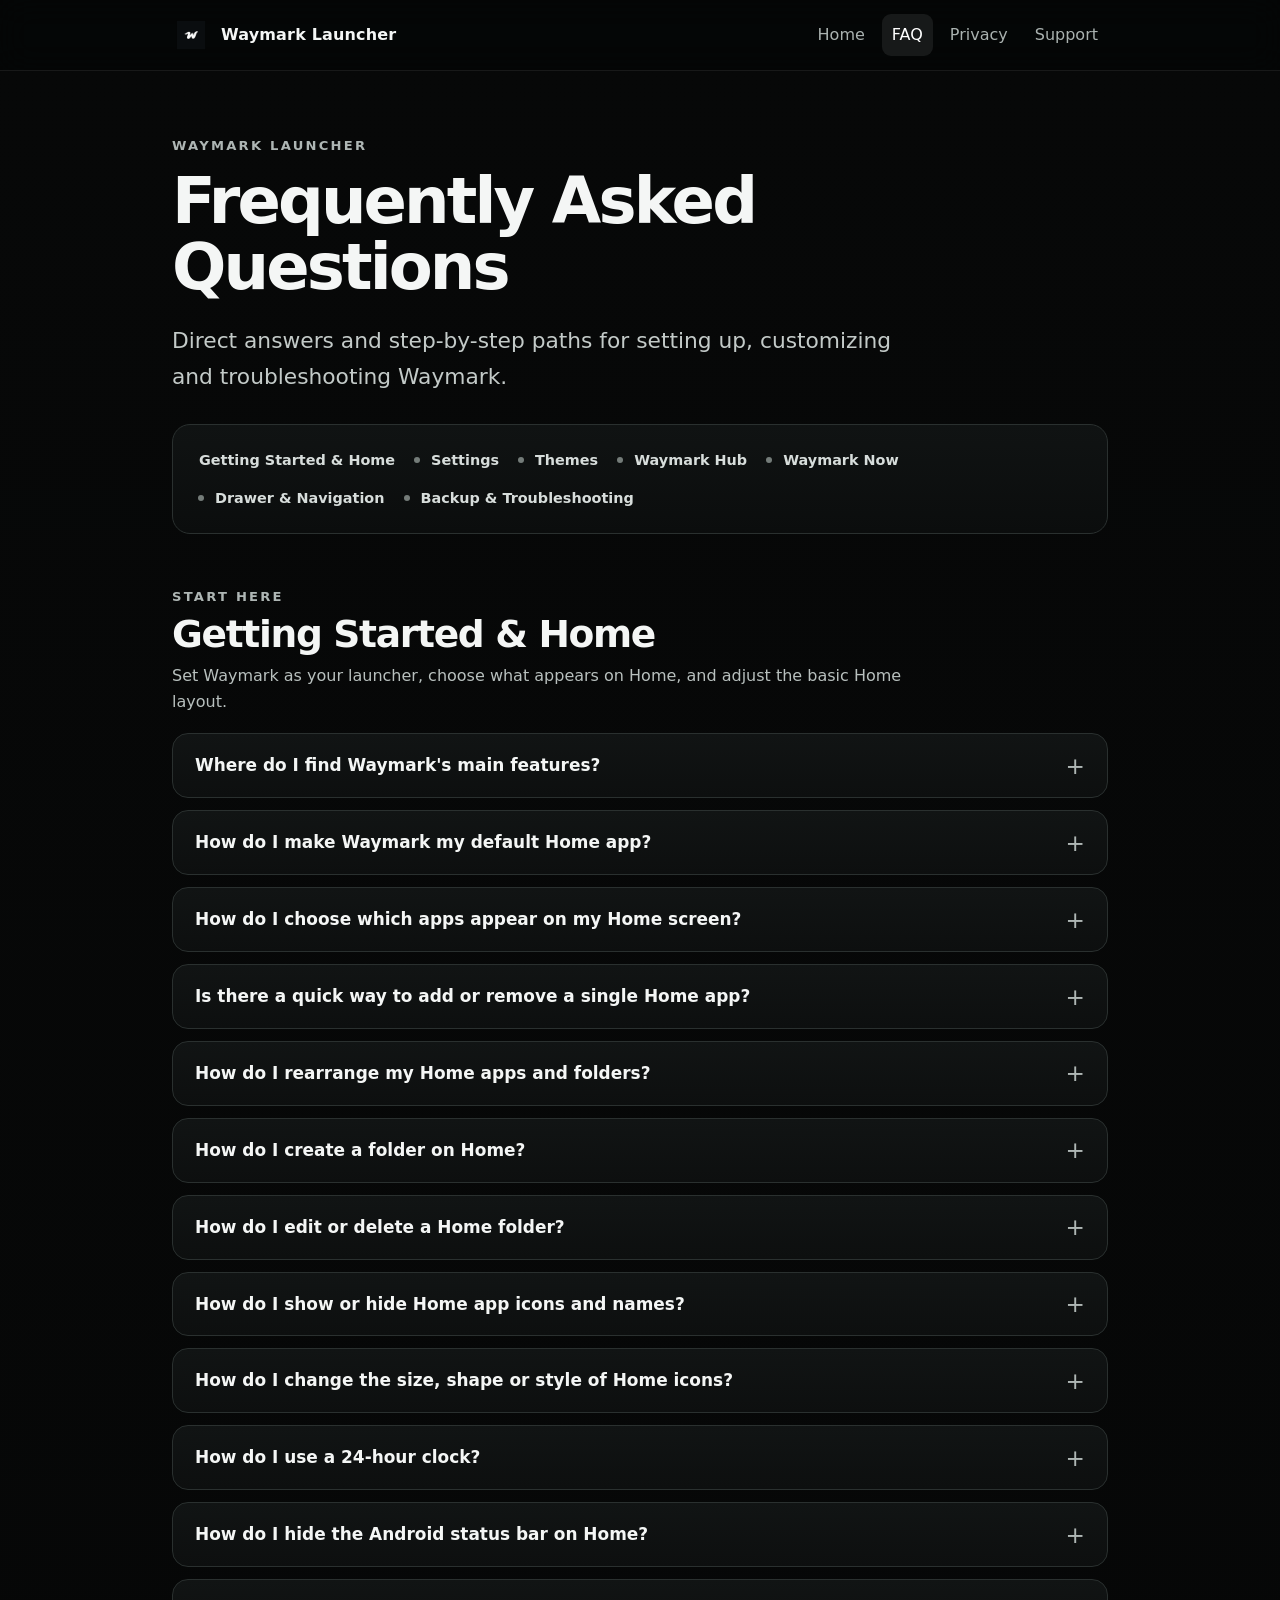
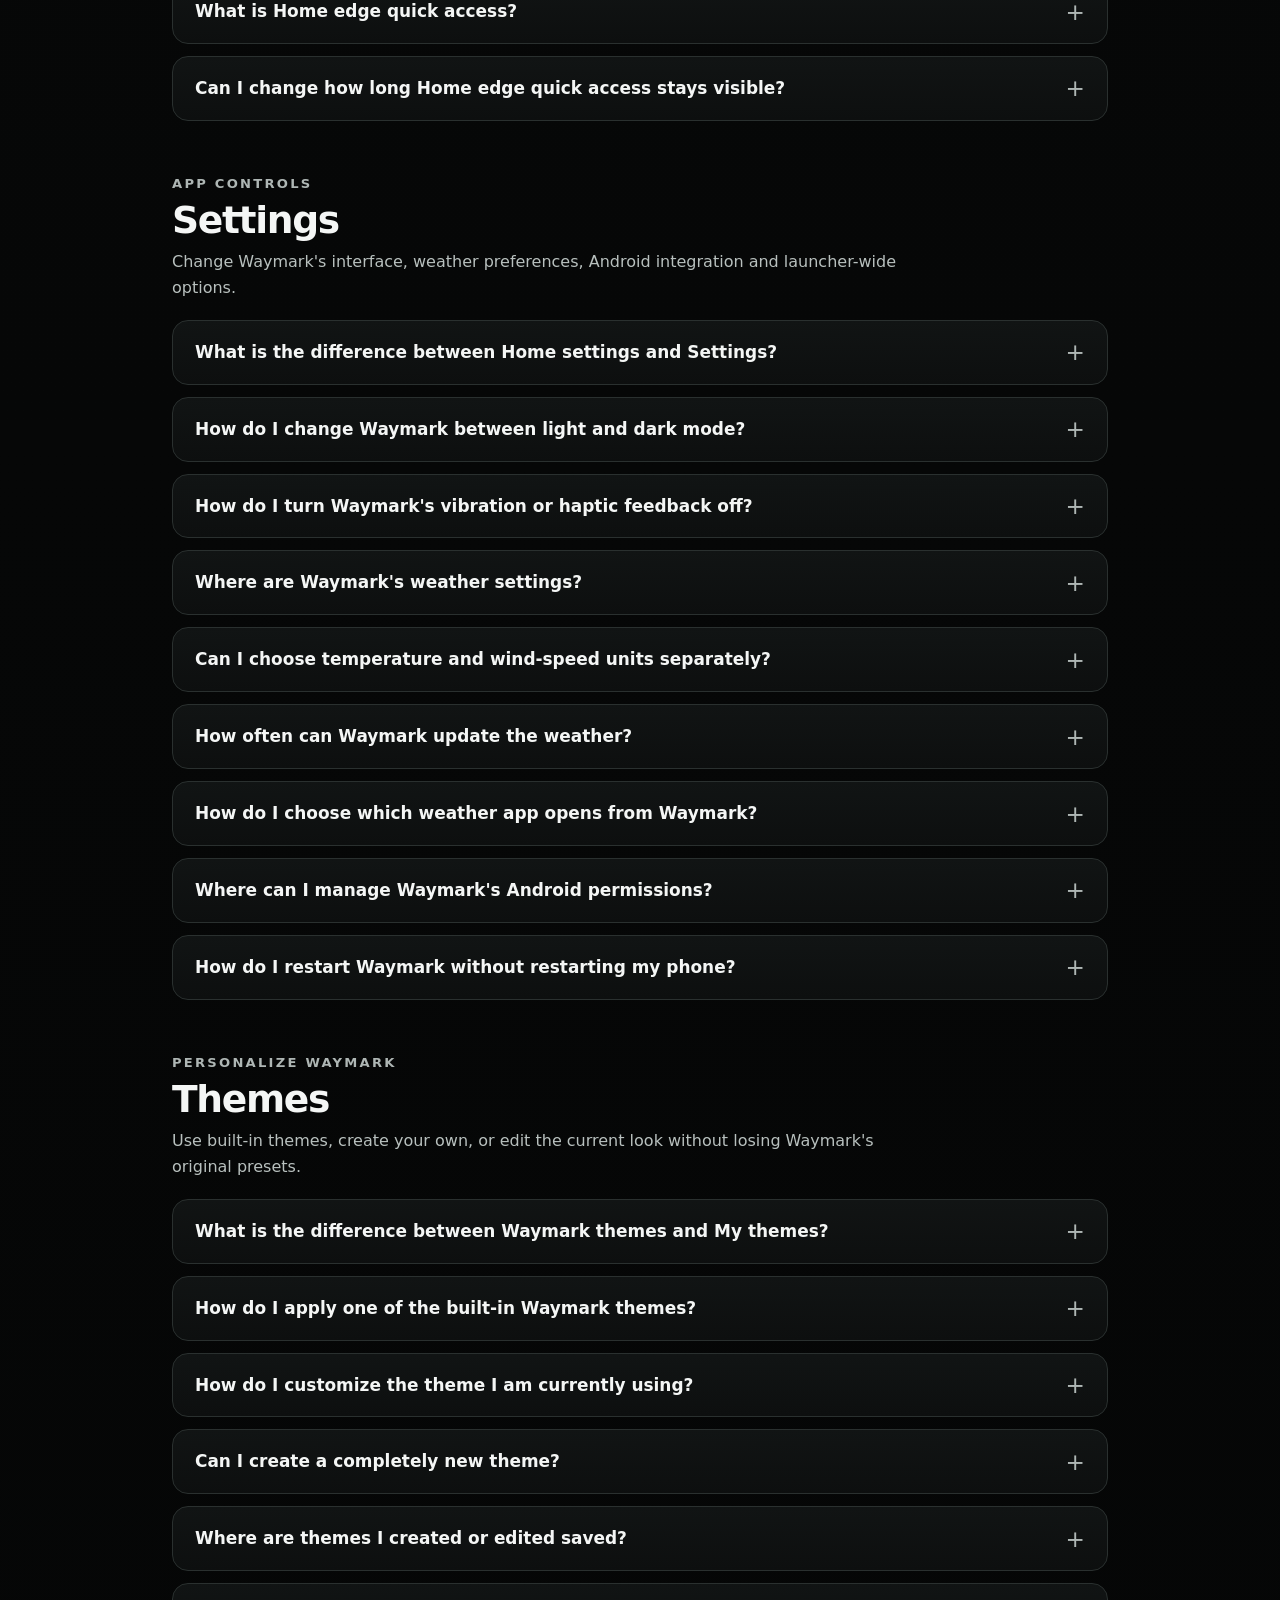
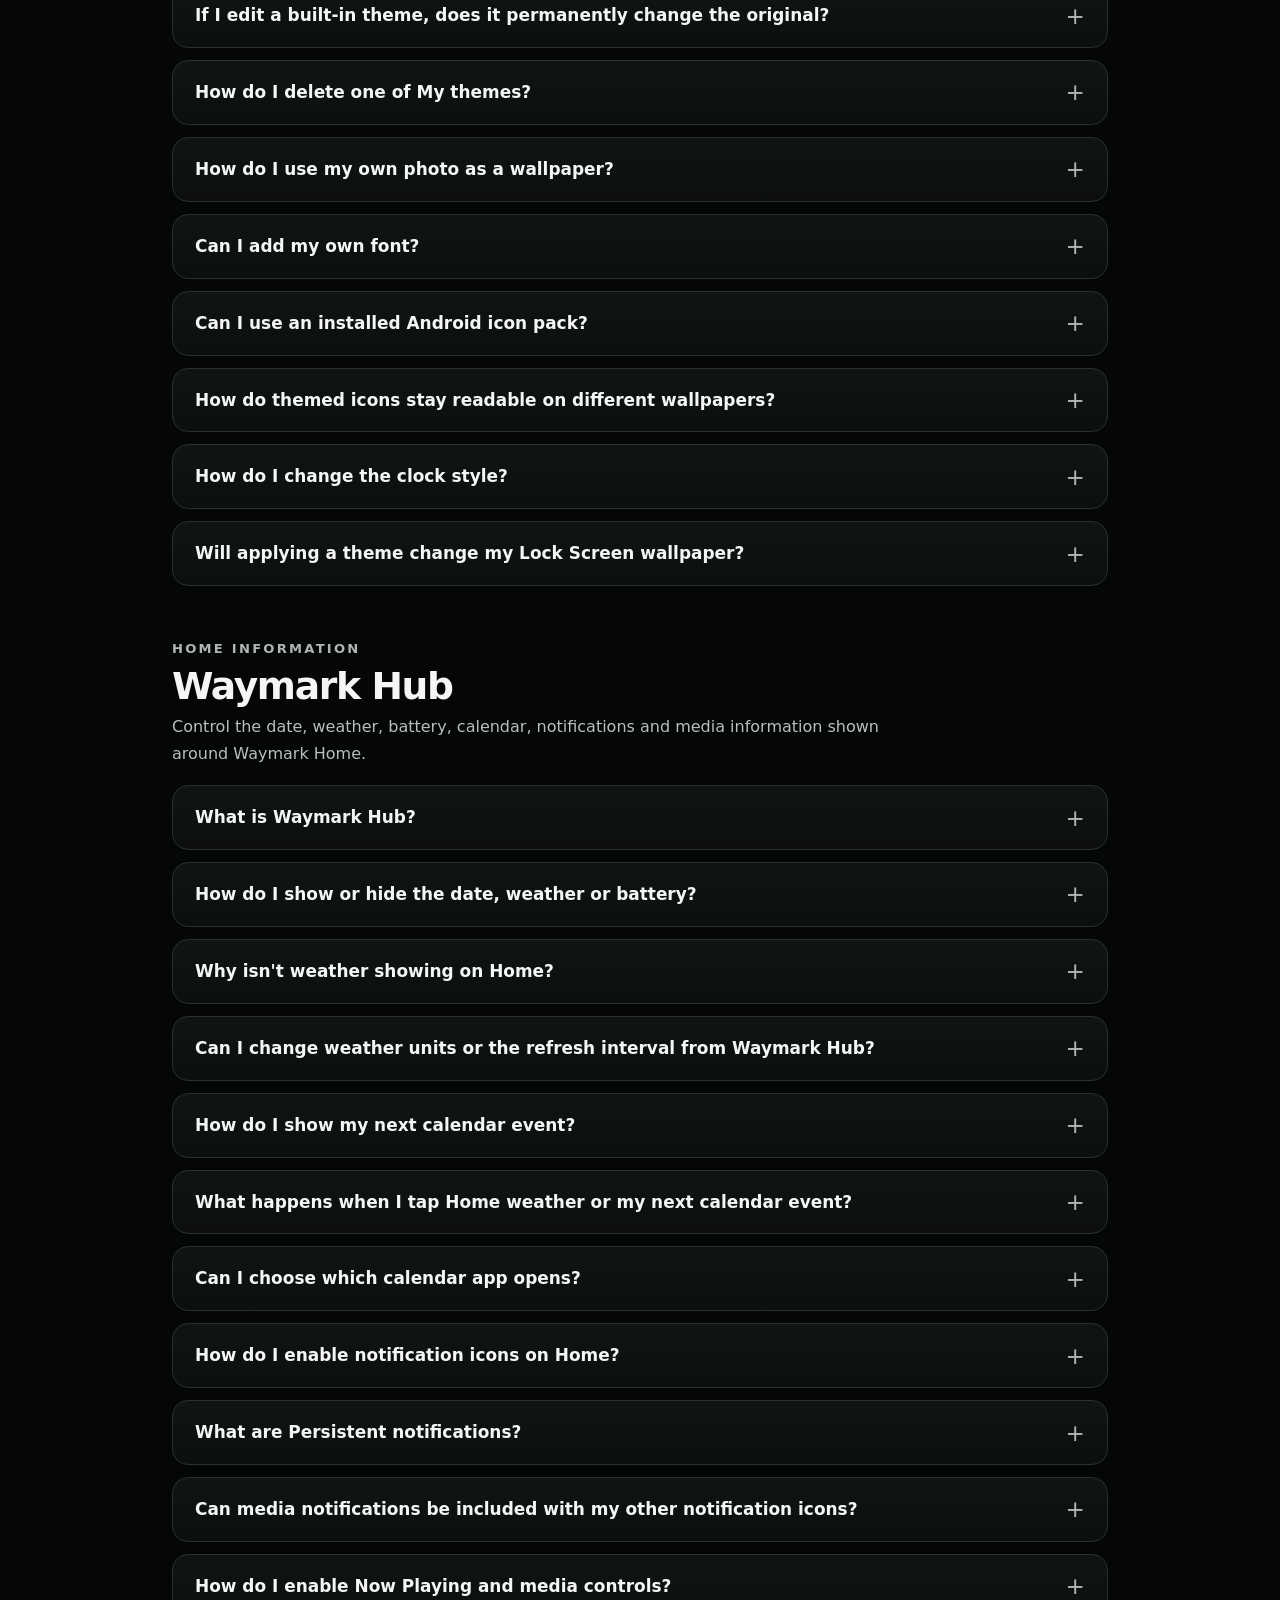
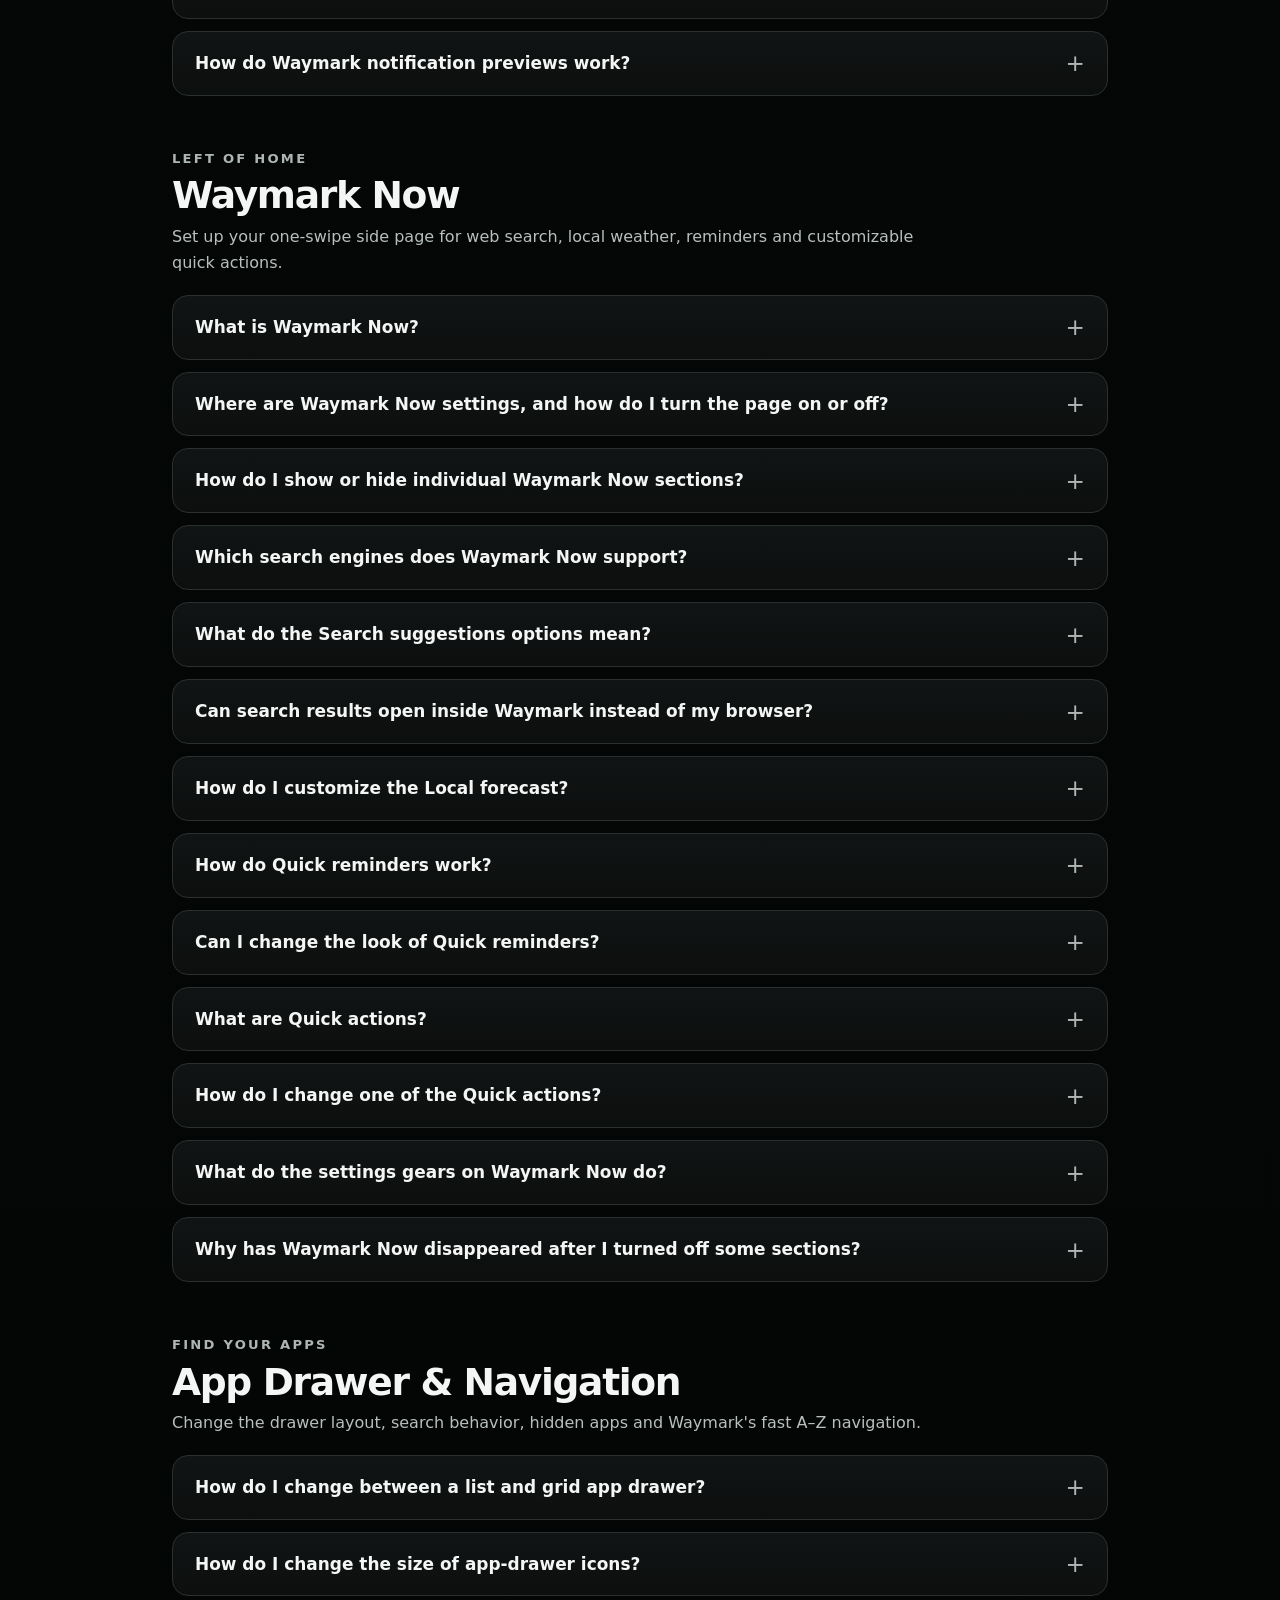
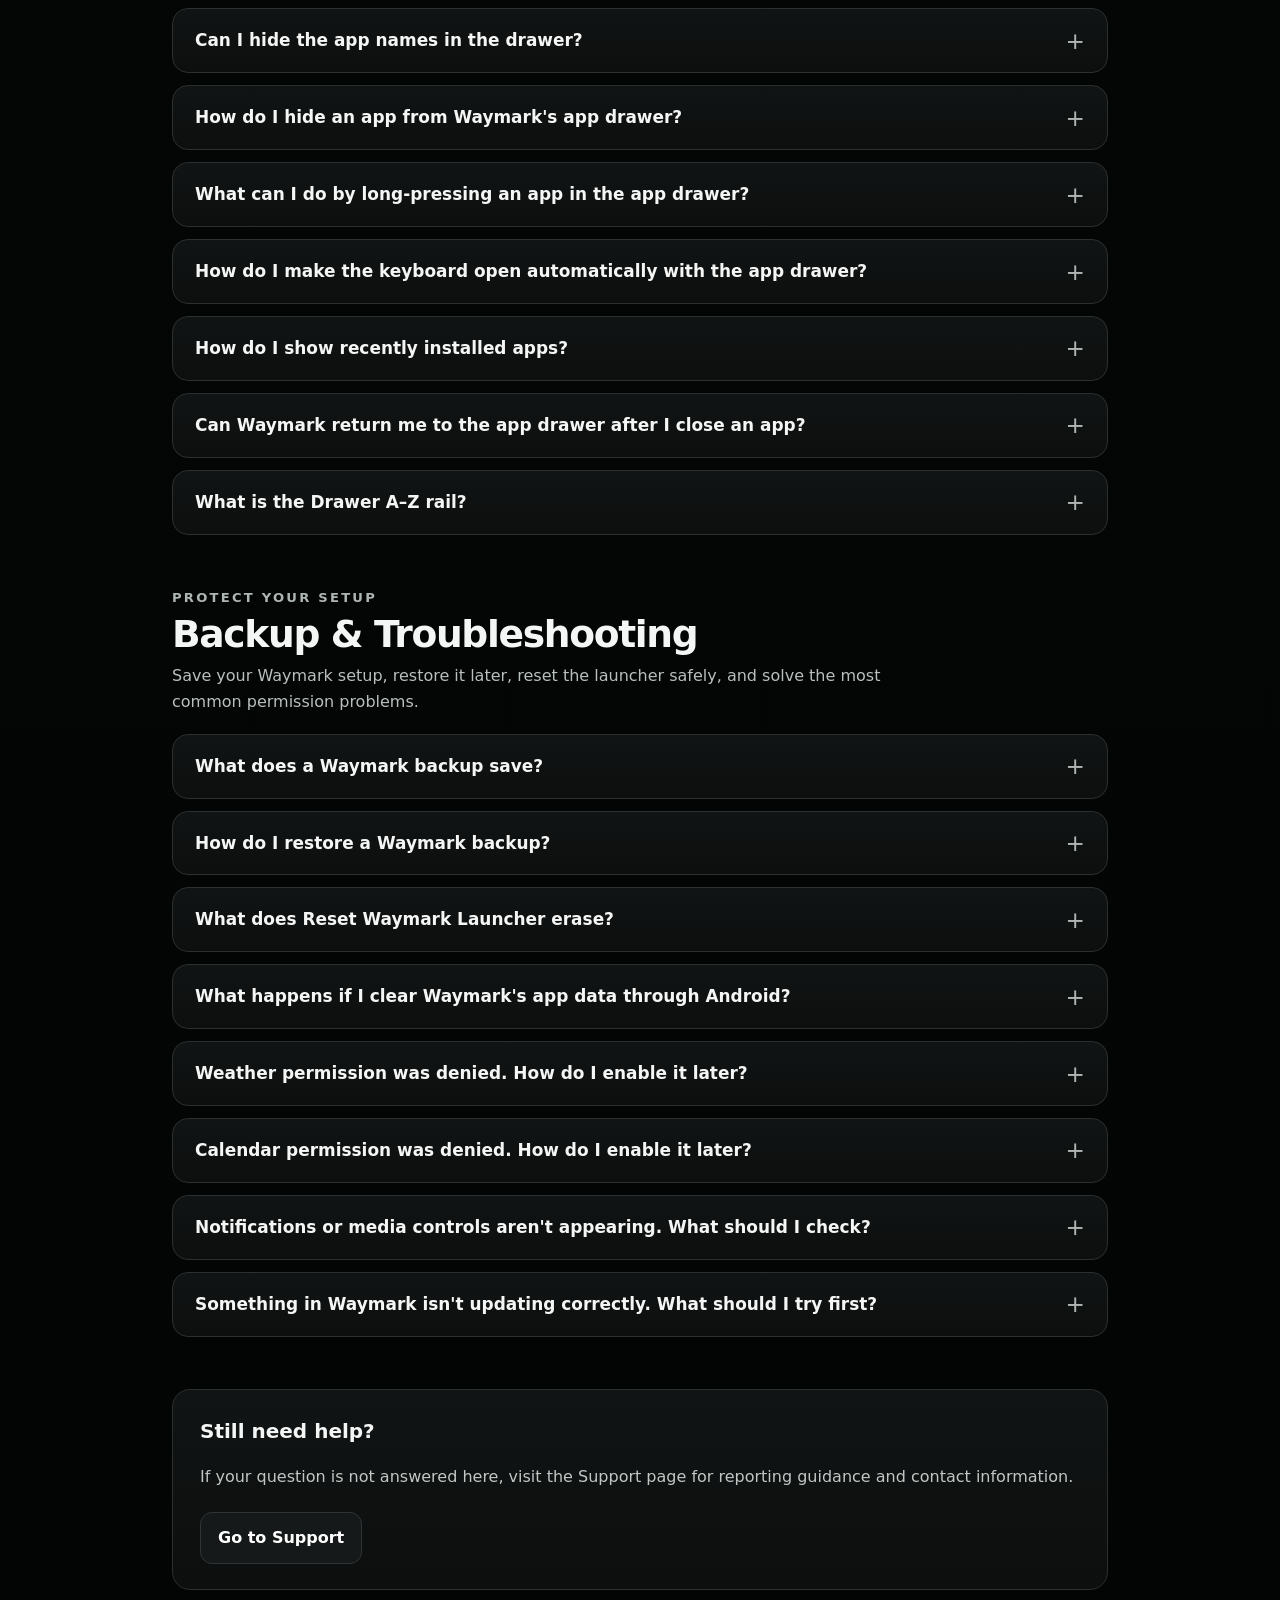
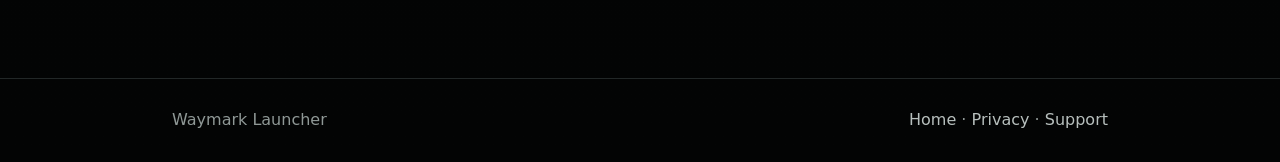
==== faq.html @ a616bf49 "Clarify FAQ menu settings and Quick reminders instructions" ====
<!doctype html>
<html lang="en">
<head>
  <meta charset="utf-8">
  <meta name="viewport" content="width=device-width, initial-scale=1">
  <meta name="description" content="Frequently asked questions and step-by-step help for Waymark Launcher.">
  <meta name="theme-color" content="#000000">
  <title>FAQ | Waymark Launcher</title>
  <link rel="stylesheet" href="styles.css">
</head>
<body>
  <header class="site-header">
    <nav class="nav" aria-label="Main navigation">
      <a class="brand" href="index.html"><img class="brand-icon" src="assets/waymark-icon.png?v=20261001c" alt="" width="38" height="38"><span>Waymark Launcher</span></a>
      <div class="nav-links">
        <a href="index.html">Home</a>
        <a href="faq.html" aria-current="page">FAQ</a>
        <a href="privacy.html">Privacy</a>
        <a href="support.html">Support</a>
      </div>
    </nav>
  </header>

  <main>
    <div class="eyebrow">Waymark Launcher</div>
    <h1 class="page-title">Frequently Asked Questions</h1>
    <p class="lead">Direct answers and step-by-step paths for setting up, customizing and troubleshooting Waymark.</p>

    <nav class="faq-jump-nav" aria-label="FAQ sections">
      <a href="#getting-started">Getting Started &amp; Home</a>
      <a href="#settings">Settings</a>
      <a href="#themes">Themes</a>
      <a href="#waymark-hub">Waymark Hub</a>
      <a href="#waymark-now">Waymark Now</a>
      <a href="#drawer-navigation">Drawer &amp; Navigation</a>
      <a href="#backup-troubleshooting">Backup &amp; Troubleshooting</a>
    </nav>

    <section class="faq-section" id="getting-started">
      <div class="faq-section-heading">
        <div class="eyebrow">Start here</div>
        <h2>Getting Started &amp; Home</h2>
        <p>Set Waymark as your launcher, choose what appears on Home, and adjust the basic Home layout.</p>
      </div>
      <div class="faq-list">
        <details class="faq-item">
          <summary>Where do I find Waymark's main features?</summary>
          <div class="faq-answer">
            <p>Tap the <strong>Waymark button</strong> on Home to open the main menu. The sections are <strong>Home apps</strong>, <strong>Home settings</strong>, <strong>Waymark Hub</strong>, <strong>Waymark Now</strong>, <strong>Themes</strong>, <strong>Settings</strong>, and <strong>About Waymark Launcher</strong>.</p>
          </div>
        </details>


        <details class="faq-item">
          <summary>How do I make Waymark my default Home app?</summary>
          <div class="faq-answer">
            <p>If Waymark is not currently your Home app, Home shows a <strong>Waymark isn't your Home app</strong> prompt. Tap it to open Android's launcher chooser. You can also open the same chooser from Waymark Settings at any time.</p>
            <p class="faq-path"><strong>Quick way:</strong> Home → Waymark isn't your Home app → Set Waymark as your default launcher</p>
            <p class="faq-path"><strong>Settings path:</strong> Waymark button → Settings → Launcher &amp; system → Change default launcher</p>
          </div>
        </details>

        <details class="faq-item">
          <summary>How do I choose which apps appear on my Home screen?</summary>
          <div class="faq-answer">
            <p>Open <strong>Home apps</strong> to choose the apps and folders you want on Home. Waymark supports up to <strong>8 Home items</strong>; a folder counts as one item regardless of how many apps it contains.</p>
            <p>You can also long-press an app in the app drawer and choose <strong>Add to Home</strong> or <strong>Remove from Home</strong> without opening the full Home-app editor.</p>
            <p class="faq-path"><strong>Main path:</strong> Waymark button → Home apps</p>
            <p class="faq-path"><strong>Quick add/remove:</strong> App drawer → long-press an app → Add to Home / Remove from Home</p>
          </div>
        </details>

        <details class="faq-item">
          <summary>Is there a quick way to add or remove a single Home app?</summary>
          <div class="faq-answer">
            <p>Yes. Long-press the app in the app drawer and choose <strong>Add to Home</strong> or <strong>Remove from Home</strong>. For managing several Home items at once, use the Home apps editor from the Waymark button.</p>
            <p class="faq-path"><strong>Quick way:</strong> App drawer → long-press an app → Add to Home / Remove from Home</p>
            <p class="faq-path"><strong>Full editor:</strong> Waymark button → Home apps</p>
          </div>
        </details>

        <details class="faq-item">
          <summary>How do I rearrange my Home apps and folders?</summary>
          <div class="faq-answer">
            <p>You can rearrange Home items in either place. Directly on Home, <strong>long-press an app or folder and drag it</strong> up or down to its new position. You can also open Home apps and drag items there.</p>
            <p class="faq-path"><strong>Quick way:</strong> Home → long-press an app or folder → drag to reorder</p>
            <p class="faq-path"><strong>Editor path:</strong> Waymark button → Home apps → press and drag</p>
          </div>
        </details>

        <details class="faq-item">
          <summary>How do I create a folder on Home?</summary>
          <div class="faq-answer">
            <p>Open <strong>Home apps</strong> and choose the <strong>Folder</strong> option. Give the folder a name, choose the apps you want inside it, and save it. A Home folder counts as one of your 8 Home items.</p>
            <p class="faq-path"><strong>Path:</strong> Waymark button → Home apps → Folder</p>
          </div>
        </details>

        <details class="faq-item">
          <summary>How do I edit or delete a Home folder?</summary>
          <div class="faq-answer">
            <p>There are two ways. The quickest is to <strong>tap the folder on Home</strong>; the open folder has Edit and Delete controls at the top. You can also edit the same folder from the Home-app editor.</p>
            <p>In the folder editor you can rename it, add or remove apps, and press and drag the apps inside the folder to change their order. Waymark asks for confirmation before deleting a folder.</p>
            <p class="faq-path"><strong>Quick way:</strong> Home → tap the folder → Edit or Delete</p>
            <p class="faq-path"><strong>Editor path:</strong> Waymark button → Home apps → select the folder</p>
          </div>
        </details>

        <details class="faq-item">
          <summary>How do I show or hide Home app icons and names?</summary>
          <div class="faq-answer">
            <p>Use the two switches under <strong>Layout</strong>. <strong>Home app icons</strong> controls the icons, while <strong>Home app names</strong> controls the labels.</p>
            <p>Waymark always keeps at least one of the two visible so every Home item remains identifiable. You can hide the icons or hide the names, but not both. If one is turned off, the switch for the remaining visible item is disabled until you turn the hidden item back on.</p>
            <p class="faq-path"><strong>Path:</strong> Waymark button → Home settings → Layout</p>
          </div>
        </details>

        <details class="faq-item">
          <summary>How do I change the size, shape or style of Home icons?</summary>
          <div class="faq-answer">
            <p>Those controls belong to the current theme rather than the Home-layout settings. Open Theme Studio and edit the icon settings there, including icon packs where available.</p>
            <p class="faq-path"><strong>Path:</strong> Waymark button → Themes → Edit current theme</p>
          </div>
        </details>

        <details class="faq-item">
          <summary>How do I use a 24-hour clock?</summary>
          <div class="faq-answer">
            <p>Enable <strong>24-hour clock</strong> under Home behavior.</p>
            <p class="faq-path"><strong>Path:</strong> Waymark button → Home settings → Behavior → 24-hour clock</p>
          </div>
        </details>

        <details class="faq-item">
          <summary>How do I hide the Android status bar on Home?</summary>
          <div class="faq-answer">
            <p>Enable <strong>Hide status bar</strong>. This affects Waymark Home and is also remembered with theme-related Home appearance.</p>
            <p class="faq-path"><strong>Path:</strong> Waymark button → Home settings → Behavior → Hide status bar</p>
          </div>
        </details>
        <details class="faq-item">
          <summary>What is Home edge quick access?</summary>
          <div class="faq-answer">
            <p><strong>Home edge quick access</strong> lets you swipe along the right edge of Home to browse apps alphabetically and launch one without opening the full app drawer. You can turn it on or off directly in the main Home settings under <strong>Behavior</strong>.</p>
            <p>This is separate from the <strong>Drawer A–Z rail</strong>, which appears inside the List app drawer.</p>
            <p class="faq-path"><strong>Path:</strong> Waymark button → Home settings → Behavior → Home edge quick access</p>
          </div>
        </details>

        <details class="faq-item">
          <summary>Can I change how long Home edge quick access stays visible?</summary>
          <div class="faq-answer">
            <p>Yes. On the main Home settings page, <strong>Home edge quick access timeout</strong> appears directly below the Home edge quick access switch and controls how long the quick-access rail remains visible after you release it.</p>
            <p class="faq-path"><strong>Path:</strong> Waymark button → Home settings → Behavior → Home edge quick access timeout</p>
          </div>
        </details>

      </div>
    </section>

    <section class="faq-section" id="settings">
      <div class="faq-section-heading">
        <div class="eyebrow">App controls</div>
        <h2>Settings</h2>
        <p>Change Waymark's interface, weather preferences, Android integration and launcher-wide options.</p>
      </div>
      <div class="faq-list">
        <details class="faq-item">
          <summary>What is the difference between Home settings and Settings?</summary>
          <div class="faq-answer">
            <p><strong>Home settings</strong> contains Layout and Behavior, including controls for Home and the app drawer. <strong>Settings</strong> contains launcher-wide options such as app appearance, haptics, weather preferences, Android launcher controls, backup and reset.</p>
          </div>
        </details>

        <details class="faq-item">
          <summary>How do I change Waymark between light and dark mode?</summary>
          <div class="faq-answer">
            <p>Open <strong>App appearance</strong> and choose <strong>System, Light, Dark</strong> or <strong>Theme</strong>. Theme allows the active Waymark theme to influence the interface appearance.</p>
            <p class="faq-path"><strong>Path:</strong> Waymark button → Settings → Waymark app → App appearance</p>
          </div>
        </details>

        <details class="faq-item">
          <summary>How do I turn Waymark's vibration or haptic feedback off?</summary>
          <div class="faq-answer">
            <p>Turn off <strong>Haptic feedback</strong>. This controls tactile feedback used for Waymark gestures, navigation and controls.</p>
            <p class="faq-path"><strong>Path:</strong> Waymark button → Settings → Waymark app → Haptic feedback</p>
          </div>
        </details>

        <details class="faq-item">
          <summary>Where are Waymark's weather settings?</summary>
          <div class="faq-answer">
            <p>Weather settings are shared by Waymark Hub and the Local forecast in Waymark Now. Use them to choose separate temperature and wind units, the update interval, and your preferred weather app.</p>
            <p>The gear on Waymark Now's <strong>Local forecast</strong> card opens the weather settings for that section. Visibility for the forecast itself is controlled separately in the main Waymark Now settings.</p>
            <p class="faq-path"><strong>Settings path:</strong> Waymark button → Settings → Waymark app → Weather settings</p>
            <p class="faq-path"><strong>Hub shortcut:</strong> Waymark button → Waymark Hub → Weather settings</p>
            <p class="faq-path"><strong>Waymark Now shortcut:</strong> Swipe right on Home → Local forecast → settings gear</p>
          </div>
        </details>

        <details class="faq-item">
          <summary>Can I choose temperature and wind-speed units separately?</summary>
          <div class="faq-answer">
            <p>Yes. <strong>Temperature</strong> and <strong>wind speed</strong> have independent unit choices. For example, you can display temperatures in Celsius and wind speeds in mph. You do not have to choose a single Metric or Imperial mode.</p>
            <p>By default, Celsius pairs with km/h and Fahrenheit pairs with mph, unless you have already chosen a wind-speed unit yourself.</p>
            <p class="faq-path"><strong>Path:</strong> Waymark button → Settings → Waymark app → Weather settings</p>
            <p class="faq-path"><strong>Shortcuts:</strong> Waymark Hub → Weather settings, or Waymark Now → Local forecast → settings gear</p>
          </div>
        </details>

        <details class="faq-item">
          <summary>How often can Waymark update the weather?</summary>
          <div class="faq-answer">
            <p>The available weather update intervals are <strong>15 minutes, 30 minutes</strong> and <strong>1 hour</strong>. You can also refresh the Waymark Now forecast manually. If available, Waymark can display its last saved forecast while requesting updated conditions.</p>
            <p class="faq-path"><strong>Path:</strong> Waymark button → Settings → Waymark app → Weather settings → Update interval</p>
          </div>
        </details>

        <details class="faq-item">
          <summary>How do I choose which weather app opens from Waymark?</summary>
          <div class="faq-answer">
            <p>Choose <strong>Weather app</strong> in the shared weather settings to select an installed app for more detailed weather information. Waymark's own weather preview can also provide information directly from Home.</p>
            <p class="faq-path"><strong>Path:</strong> Waymark button → Settings → Waymark app → Weather settings → Weather app</p>
          </div>
        </details>

        <details class="faq-item">
          <summary>Where can I manage Waymark's Android permissions?</summary>
          <div class="faq-answer">
            <p>Choose <strong>App info</strong>. Waymark opens Android's own app-information screen, where you can review permissions, notifications, storage and battery settings.</p>
            <p class="faq-path"><strong>Path:</strong> Waymark button → Settings → Launcher &amp; system → App info</p>
          </div>
        </details>

        <details class="faq-item">
          <summary>How do I restart Waymark without restarting my phone?</summary>
          <div class="faq-answer">
            <p>Use <strong>Restart Waymark Launcher</strong>. Waymark closes and immediately restarts itself.</p>
            <p class="faq-path"><strong>Path:</strong> Waymark button → Settings → Launcher &amp; system → Restart Waymark Launcher</p>
          </div>
        </details>
      </div>
    </section>

    <section class="faq-section" id="themes">
      <div class="faq-section-heading">
        <div class="eyebrow">Personalize Waymark</div>
        <h2>Themes</h2>
        <p>Use built-in themes, create your own, or edit the current look without losing Waymark's original presets.</p>
      </div>
      <div class="faq-list">
        <details class="faq-item">
          <summary>What is the difference between Waymark themes and My themes?</summary>
          <div class="faq-answer">
            <p><strong>Waymark themes</strong> are the ready-made themes included with the launcher. <strong>My themes</strong> contains themes you create yourself and customized versions you save. The original built-in themes remain available.</p>
            <p class="faq-path"><strong>Path:</strong> Waymark button → Themes</p>
          </div>
        </details>

        <details class="faq-item">
          <summary>How do I apply one of the built-in Waymark themes?</summary>
          <div class="faq-answer">
            <p>Open <strong>Waymark themes</strong>, swipe through the ready-made themes and tap <strong>Apply theme</strong> on the one you want.</p>
            <p class="faq-path"><strong>Path:</strong> Waymark button → Themes → Waymark themes</p>
          </div>
        </details>

        <details class="faq-item">
          <summary>How do I customize the theme I am currently using?</summary>
          <div class="faq-answer">
            <p>Choose <strong>Edit current theme</strong>. Theme Studio lets you edit the current theme's wallpaper, colors, clock, fonts and text, icons and other appearance settings.</p>
            <p class="faq-path"><strong>Path:</strong> Waymark button → Themes → Edit current theme</p>
          </div>
        </details>

        <details class="faq-item">
          <summary>Can I create a completely new theme?</summary>
          <div class="faq-answer">
            <p>Yes. Choose <strong>Create new theme</strong>, give it a name, customize it in Theme Studio and save it. You can find it later under My themes.</p>
            <p class="faq-path"><strong>Path:</strong> Waymark button → Themes → Create new theme</p>
          </div>
        </details>

        <details class="faq-item">
          <summary>Where are themes I created or edited saved?</summary>
          <div class="faq-answer">
            <p>Your saved themes appear under <strong>My themes</strong>. From there you can apply, edit or delete them.</p>
            <p class="faq-path"><strong>Path:</strong> Waymark button → Themes → My themes</p>
          </div>
        </details>

        <details class="faq-item">
          <summary>If I edit a built-in theme, does it permanently change the original?</summary>
          <div class="faq-answer">
            <p>No. Waymark keeps the built-in theme pristine. Your customized version is saved separately under My themes, so the original ready-made theme remains available.</p>
          </div>
        </details>

        <details class="faq-item">
          <summary>How do I delete one of My themes?</summary>
          <div class="faq-answer">
            <p>Open <strong>My themes</strong> and use the delete control on the theme card. Waymark asks you to confirm before permanently removing the saved theme.</p>
            <p class="faq-path"><strong>Path:</strong> Waymark button → Themes → My themes</p>
          </div>
        </details>

        <details class="faq-item">
          <summary>How do I use my own photo as a wallpaper?</summary>
          <div class="faq-answer">
            <p>Open Theme Studio from either <strong>Edit current theme</strong> or <strong>Create new theme</strong>, open <strong>Wallpaper</strong>, then tap the first option, <strong>Choose photo</strong>. The card is labeled <strong>From your device</strong> underneath to distinguish it from Waymark's built-in wallpapers.</p>
            <p class="faq-path"><strong>Path:</strong> Waymark button → Themes → Edit current theme or Create new theme → Wallpaper → Choose photo</p>
          </div>
        </details>

        <details class="faq-item">
          <summary>Can I add my own font?</summary>
          <div class="faq-answer">
            <p>Yes. Open Theme Studio and go to <strong>Fonts &amp; text</strong>. Waymark can import a font from your device and save it with your customized setup.</p>
            <p class="faq-path"><strong>Path:</strong> Waymark button → Themes → Edit current theme → Fonts &amp; text</p>
          </div>
        </details>

        <details class="faq-item">
          <summary>Can I use an installed Android icon pack?</summary>
          <div class="faq-answer">
            <p>Yes, when a compatible icon pack is installed. Open the icon controls in Theme Studio and choose <strong>Icon packs</strong>. Waymark's own icon treatment and external Android icon packs are separate choices.</p>
            <p class="faq-path"><strong>Path:</strong> Waymark button → Themes → Edit current theme → Icons → Icon packs</p>
          </div>
        </details>

        <details class="faq-item">
          <summary>How do themed icons stay readable on different wallpapers?</summary>
          <div class="faq-answer">
            <p>Waymark's themed icons use your selected theme color for their background and automatically choose lighter or darker icon symbols for contrast. This helps icons remain readable, including when you use a custom wallpaper.</p>
            <p class="faq-path"><strong>Path:</strong> Waymark button → Themes → Edit current theme → Icons</p>
          </div>
        </details>

        <details class="faq-item">
          <summary>How do I change the clock style?</summary>
          <div class="faq-answer">
            <p>Open Theme Studio and edit the <strong>Clock</strong> section. The selected clock style is saved as part of the theme.</p>
            <p class="faq-path"><strong>Path:</strong> Waymark button → Themes → Edit current theme → Clock</p>
          </div>
        </details>

        <details class="faq-item">
          <summary>Will applying a theme change my Lock Screen wallpaper?</summary>
          <div class="faq-answer">
            <p>Only if you have chosen that behavior. Built-in Waymark themes use the launcher-wide <strong>Built-in theme lock screen</strong> setting. Themes saved under My themes remember their own <strong>Also use on lock screen</strong> choice.</p>
            <p class="faq-path"><strong>Built-in themes:</strong> Waymark button → Settings → Waymark app → Built-in theme lock screen</p>
            <p class="faq-path"><strong>My themes:</strong> Waymark button → Themes → Edit current theme → Also use on lock screen</p>
          </div>
        </details>
      </div>
    </section>

    <section class="faq-section" id="waymark-hub">
      <div class="faq-section-heading">
        <div class="eyebrow">Home information</div>
        <h2>Waymark Hub</h2>
        <p>Control the date, weather, battery, calendar, notifications and media information shown around Waymark Home.</p>
      </div>
      <div class="faq-list">
        <details class="faq-item">
          <summary>What is Waymark Hub?</summary>
          <div class="faq-answer">
            <p>Waymark Hub is the control center for the information Waymark can show with your Home screen, including the date, weather, battery, next calendar event, notification icons and Now Playing information.</p>
            <p class="faq-path"><strong>Path:</strong> Waymark button → Waymark Hub</p>
          </div>
        </details>

        <details class="faq-item">
          <summary>How do I show or hide the date, weather or battery?</summary>
          <div class="faq-answer">
            <p>Use the switches under <strong>Hub items</strong>. Each item can be enabled or disabled independently.</p>
            <p class="faq-path"><strong>Path:</strong> Waymark button → Waymark Hub → Hub items</p>
          </div>
        </details>

        <details class="faq-item">
          <summary>Why isn't weather showing on Home?</summary>
          <div class="faq-answer">
            <p>Make sure <strong>Weather</strong> is enabled in Waymark Hub and that Android has granted Waymark approximate location permission. If permission was denied earlier, open Waymark's App info and allow the required location permission.</p>
            <p class="faq-path"><strong>Feature:</strong> Waymark button → Waymark Hub → Hub items → Weather</p>
            <p class="faq-path"><strong>Permission:</strong> Waymark button → Settings → Launcher &amp; system → App info → Permissions</p>
          </div>
        </details>

        <details class="faq-item">
          <summary>Can I change weather units or the refresh interval from Waymark Hub?</summary>
          <div class="faq-answer">
            <p>Yes. Waymark Hub includes a Weather settings link, and those preferences are shared throughout Waymark.</p>
            <p class="faq-path"><strong>Path:</strong> Waymark button → Waymark Hub → Weather settings</p>
          </div>
        </details>

        <details class="faq-item">
          <summary>How do I show my next calendar event?</summary>
          <div class="faq-answer">
            <p>Enable <strong>Next event</strong>. If Waymark does not already have calendar permission, Android will ask for it. The feature becomes enabled when permission is granted.</p>
            <p class="faq-path"><strong>Path:</strong> Waymark button → Waymark Hub → Calendar → Next event</p>
          </div>
        </details>

        <details class="faq-item">
          <summary>What happens when I tap Home weather or my next calendar event?</summary>
          <div class="faq-answer">
            <p>Waymark can show its own weather forecast or calendar schedule preview from Home, rather than making you leave the launcher. Depending on your chosen settings, these shortcuts can also open your preferred weather or calendar app.</p>
            <p class="faq-path"><strong>Weather preferences:</strong> Waymark button → Waymark Hub → Weather settings</p>
            <p class="faq-path"><strong>Calendar preferences:</strong> Waymark button → Waymark Hub → Calendar → Calendar app</p>
          </div>
        </details>

        <details class="faq-item">
          <summary>Can I choose which calendar app opens?</summary>
          <div class="faq-answer">
            <p>Yes. Choose <strong>Calendar app</strong> and select the app you want Waymark to use when opening calendar information.</p>
            <p class="faq-path"><strong>Path:</strong> Waymark button → Waymark Hub → Calendar → Calendar app</p>
          </div>
        </details>

        <details class="faq-item">
          <summary>How do I enable notification icons on Home?</summary>
          <div class="faq-answer">
            <p>Enable <strong>Notification icons</strong>. The first time you turn this on, Android may ask you to grant Waymark Notification access.</p>
            <p class="faq-path"><strong>Path:</strong> Waymark button → Waymark Hub → Notifications &amp; media → Notification icons</p>
          </div>
        </details>

        <details class="faq-item">
          <summary>What are Persistent notifications?</summary>
          <div class="faq-answer">
            <p>When Notification icons are enabled, <strong>Persistent notifications</strong> allows Waymark to include ongoing notifications that normally remain active rather than only ordinary dismissible notifications.</p>
            <p class="faq-path"><strong>Path:</strong> Waymark button → Waymark Hub → Notifications &amp; media → Persistent notifications</p>
          </div>
        </details>

        <details class="faq-item">
          <summary>Can media notifications be included with my other notification icons?</summary>
          <div class="faq-answer">            <p>Yes. Turn on <strong>Include media notifications</strong> while Notification icons are enabled.</p>
            <p class="faq-path"><strong>Path:</strong> Waymark button → Waymark Hub → Notifications &amp; media → Include media notifications</p>
          </div>
        </details>

        <details class="faq-item">
          <summary>How do I enable Now Playing and media controls?</summary>
          <div class="faq-answer">
            <p>Enable <strong>Now playing</strong>. Waymark needs Android Notification access to read active media-session information.</p>
            <p class="faq-path"><strong>Path:</strong> Waymark button → Waymark Hub → Notifications &amp; media → Now playing</p>
          </div>
        </details>

        <details class="faq-item">
          <summary>How do Waymark notification previews work?</summary>
          <div class="faq-answer">
            <p>Tap a notification icon on Home to view its preview. Tap the preview to open the notification. Swipe <strong>up</strong> to close the preview without removing the notification, or swipe <strong>left or right</strong> to remove the notification.</p>
          </div>
        </details>
      </div>
    </section>

    <section class="faq-section" id="waymark-now">
      <div class="faq-section-heading">
        <div class="eyebrow">Left of Home</div>
        <h2>Waymark Now</h2>
        <p>Set up your one-swipe side page for web search, local weather, reminders and customizable quick actions.</p>
      </div>
      <div class="faq-list">
        <details class="faq-item">
          <summary>What is Waymark Now?</summary>
          <div class="faq-answer">
            <p>Waymark Now is a customizable side page directly to the <strong>left of Home</strong>. Swipe right from Home to open it. It offers four optional sections: <strong>Web search</strong>, <strong>Local forecast</strong>, <strong>Quick reminders</strong>, and <strong>Quick actions</strong>. You can keep Home uncluttered while putting useful tools a swipe away.</p>
          </div>
        </details>

        <details class="faq-item">
          <summary>Where are Waymark Now settings, and how do I turn the page on or off?</summary>
          <div class="faq-answer">
            <p>Open <strong>Waymark Now</strong> directly from the main Waymark menu. Its <strong>master switch</strong> enables or disables the entire side page. This is the central place to choose which sections appear.</p>
            <p>At least one section must be enabled for the side page to remain active. If you turn off the final visible section, Waymark Now turns itself off rather than showing an empty page.</p>
            <p class="faq-path"><strong>Path:</strong> Waymark button → Waymark Now</p>
          </div>
        </details>

        <details class="faq-item">
          <summary>How do I show or hide individual Waymark Now sections?</summary>
          <div class="faq-answer">
            <p>In the main <strong>Waymark Now</strong> settings, switch <strong>Web search</strong>, <strong>Weather</strong>, <strong>Quick reminders</strong>, or <strong>Quick actions</strong> on or off independently. Each section has its own visibility control.</p>
            <p>The gear on a section's card opens settings or management for <em>that section only</em>. It does not enable or disable the section; use the central Waymark Now switches for visibility.</p>
            <p class="faq-path"><strong>Path:</strong> Waymark button → Waymark Now</p>
          </div>
        </details>

        <details class="faq-item">
          <summary>Which search engines does Waymark Now support?</summary>
          <div class="faq-answer">
            <p>Waymark Now supports <strong>Google</strong> and <strong>DuckDuckGo</strong>. To change the provider, open Web search settings from Waymark Now or use the gear on the search bar.</p>
            <p class="faq-path"><strong>Path:</strong> Waymark button → Waymark Now → Web search settings</p>
            <p class="faq-path"><strong>On-page shortcut:</strong> Waymark Now → Search the web → settings gear</p>
          </div>
        </details>

        <details class="faq-item">
          <summary>What do the Search suggestions options mean?</summary>
          <div class="faq-answer">
            <p><strong>Search engine</strong> provides live suggestions from Google or DuckDuckGo and shares partial search text with that provider while you type. <strong>On-device</strong> uses local suggestions without sending partial text as you type. <strong>Off</strong> disables autocomplete and recent-search suggestions while typing.</p>
            <p class="faq-path"><strong>Path:</strong> Waymark Now → Search the web → settings gear</p>
          </div>
        </details>

        <details class="faq-item">
          <summary>Can search results open inside Waymark instead of my browser?</summary>
          <div class="faq-answer">
            <p>Yes. Set <strong>Open web links</strong> to <strong>Waymark</strong> to open results in Waymark's viewer, or select <strong>Browser</strong> to use your normal web browser.</p>
            <p class="faq-path"><strong>Path:</strong> Waymark Now → Search the web → settings gear → Open web links</p>
          </div>
        </details>

        <details class="faq-item">
          <summary>How do I customize the Local forecast?</summary>
          <div class="faq-answer">
            <p>Enable <strong>Weather</strong> in the main Waymark Now settings to show the Local forecast section. Its card displays current conditions and a five-day forecast.</p>
            <p>Use the card's <strong>settings gear</strong> to adjust shared weather preferences, including separate temperature and wind-speed units. You can also use its refresh control to request an updated forecast.</p>
            <p class="faq-path"><strong>Visibility:</strong> Waymark button → Waymark Now → Weather</p>
            <p class="faq-path"><strong>Preferences:</strong> Waymark Now → Local forecast → settings gear</p>
          </div>
        </details>

        <details class="faq-item">
          <summary>How do Quick reminders work?</summary>
          <div class="faq-answer">
            <p><strong>Quick reminders</strong> lets you keep a simple list of things to remember directly on the side page. Add reminders with the <strong>+ icon</strong>, mark items complete using the circle next to them, and remove items you no longer need. Reminders are saved locally and remain available when you return to Waymark Now.</p>
            <p>The section's gear opens its own reminder settings and management, including its appearance.</p>
            <p class="faq-path"><strong>Visibility:</strong> Waymark button → Waymark Now → Quick reminders</p>
            <p class="faq-path"><strong>Manage:</strong> Waymark Now → Quick reminders → settings gear</p>
          </div>
        </details>

        <details class="faq-item">
          <summary>Can I change the look of Quick reminders?</summary>
          <div class="faq-answer">
            <p>Yes. Quick reminders offers <strong>Note</strong> and <strong>Minimal</strong> presentation styles. You can use <strong>Match theme</strong> or choose from the available colors to coordinate the reminder card with your wallpaper and theme.</p>
            <p class="faq-path"><strong>Path:</strong> Waymark Now → Quick reminders → settings gear</p>
          </div>
        </details>

        <details class="faq-item">
          <summary>What are Quick actions?</summary>
          <div class="faq-answer">
            <p><strong>Quick actions</strong> are a grid of up to <strong>six shortcuts</strong> on the Waymark Now page. They can open useful Android system controls, an app shortcut, or an action for calling or texting a contact.</p>
            <p>The default selection can include controls such as Internet, Battery, Storage, Sound, Privacy, and Manage apps. You can change which actions appear.</p>
            <p class="faq-path"><strong>Visibility:</strong> Waymark button → Waymark Now → Quick actions</p>
          </div>
        </details>

        <details class="faq-item">
          <summary>How do I change one of the Quick actions?</summary>
          <div class="faq-answer">
            <p>Tap the <strong>settings gear</strong> in the Quick actions section to open its manager. Choose an action and use <strong>Change action</strong> to select one of the available types: <strong>System actions</strong>, <strong>App shortcuts</strong>, <strong>Call a contact</strong>, or <strong>Text a contact</strong>. Follow the selection steps for that action.</p>
            <p>For app shortcuts, you can browse the available shortcuts for an app and, when supported, create a shortcut.</p>
            <p class="faq-path"><strong>Path:</strong> Waymark Now → Quick actions → settings gear</p>
          </div>
        </details>

        <details class="faq-item">
          <summary>What do the settings gears on Waymark Now do?</summary>
          <div class="faq-answer">
            <p>Each gear is specific to the section where it appears: the search gear opens Web search settings, the Local forecast gear opens Weather settings, the reminders gear opens its reminder settings, and the Quick actions gear opens the action manager.</p>
            <p>Use the <strong>main Waymark Now settings</strong> to enable or disable the side page and its individual sections. Section-specific settings deliberately do not repeat their show/hide switches.</p>
            <p class="faq-path"><strong>Main settings:</strong> Waymark button → Waymark Now</p>
          </div>
        </details>

        <details class="faq-item">
          <summary>Why has Waymark Now disappeared after I turned off some sections?</summary>
          <div class="faq-answer">
            <p>If you disable all four sections, the Waymark Now side page is automatically disabled as well. This prevents an empty side page. Enable at least one section and turn Waymark Now back on to use it again.</p>
            <p class="faq-path"><strong>Path:</strong> Waymark button → Waymark Now</p>
          </div>
        </details>
      </div>
    </section>

    <section class="faq-section" id="drawer-navigation">
      <div class="faq-section-heading">
        <div class="eyebrow">Find your apps</div>
        <h2>App Drawer &amp; Navigation</h2>
        <p>Change the drawer layout, search behavior, hidden apps and Waymark's fast A–Z navigation.</p>
      </div>
      <div class="faq-list">
        <details class="faq-item">
          <summary>How do I change between a list and grid app drawer?</summary>
          <div class="faq-answer">
            <p>Choose <strong>List</strong> or <strong>Grid</strong> under App drawer layout.</p>
            <p class="faq-path"><strong>Quick path:</strong> Open the app drawer → tap the gear beside Search → App drawer → Layout</p>
            <p class="faq-path"><strong>Menu path:</strong> Waymark button → Home settings → Behavior → Drawer &amp; navigation → App drawer → Layout</p>
          </div>
        </details>

        <details class="faq-item">
          <summary>How do I change the size of app-drawer icons?</summary>
          <div class="faq-answer">
            <p>Choose <strong>Small, Medium</strong> or <strong>Large</strong>.</p>
            <p class="faq-path"><strong>Quick path:</strong> Open the app drawer → tap the gear beside Search → App drawer → Icon size</p>
            <p class="faq-path"><strong>Menu path:</strong> Waymark button → Home settings → Behavior → Drawer &amp; navigation → App drawer → Icon size</p>
          </div>
        </details>

        <details class="faq-item">
          <summary>Can I hide the app names in the drawer?</summary>
          <div class="faq-answer">
            <p>Yes. Turn off <strong>Show app names</strong>.</p>
            <p class="faq-path"><strong>Quick path:</strong> Open the app drawer → tap the gear beside Search → App drawer → Show app names</p>
            <p class="faq-path"><strong>Menu path:</strong> Waymark button → Home settings → Behavior → Drawer &amp; navigation → App drawer → Show app names</p>
          </div>
        </details>

        <details class="faq-item">
          <summary>How do I hide an app from Waymark's app drawer?</summary>
          <div class="faq-answer">
            <p>You can hide an app directly from the drawer by long-pressing it and choosing <strong>Hide app</strong>. For managing several hidden apps, use the Hidden apps screen. Hiding an app in Waymark does not uninstall or disable it.</p>
            <p class="faq-path"><strong>Quick way:</strong> App drawer → long-press the app → Hide app</p>
            <p class="faq-path"><strong>Manage hidden apps:</strong> Open the app drawer → gear beside Search → App drawer → Hidden apps</p>
            <p class="faq-path"><strong>Menu path:</strong> Waymark button → Home settings → Behavior → Drawer &amp; navigation → App drawer → Hidden apps</p>
          </div>
        </details>

        <details class="faq-item">
          <summary>What can I do by long-pressing an app in the app drawer?</summary>
          <div class="faq-answer">
            <p>Long-pressing an app opens <strong>App options</strong>. From there you can add or remove the app from Home, edit the name Waymark displays, open Android App info, hide or unhide the app, and uninstall it when Android allows uninstalling that app.</p>
            <p class="faq-path"><strong>Path:</strong> App drawer → long-press any app</p>
          </div>
        </details>

        <details class="faq-item">
          <summary>How do I make the keyboard open automatically with the app drawer?</summary>
          <div class="faq-answer">
            <p>Enable <strong>Automatic search</strong>. Waymark will focus the search box and open the keyboard when the drawer opens.</p>
            <p class="faq-path"><strong>Quick path:</strong> Open the app drawer → tap the gear beside Search → Navigation → Automatic search</p>
            <p class="faq-path"><strong>Menu path:</strong> Waymark button → Home settings → Behavior → Drawer &amp; navigation → Navigation → Automatic search</p>
          </div>
        </details>

        <details class="faq-item">
          <summary>How do I show recently installed apps?</summary>
          <div class="faq-answer">
            <p>Enable <strong>Recently installed</strong>. Waymark shows the <strong>5 most recently installed apps</strong> at the top of the drawer.</p>
            <p class="faq-path"><strong>Quick path:</strong> Open the app drawer → tap the gear beside Search → Navigation → Recently installed</p>
            <p class="faq-path"><strong>Menu path:</strong> Waymark button → Home settings → Behavior → Drawer &amp; navigation → Navigation → Recently installed</p>
          </div>
        </details>

        <details class="faq-item">
          <summary>Can Waymark return me to the app drawer after I close an app?</summary>
          <div class="faq-answer">
            <p>Yes. Enable <strong>Return to drawer</strong> under Navigation if you want to return to the app drawer after opening an app from it and then coming back to Waymark.</p>
            <p class="faq-path"><strong>Path:</strong> Waymark button → Home settings → Behavior → Drawer &amp; navigation → Navigation → Return to drawer</p>
            <p class="faq-path"><strong>Shortcut:</strong> App drawer → gear beside Search → Navigation → Return to drawer</p>
          </div>
        </details>

        <details class="faq-item">
          <summary>What is the Drawer A–Z rail?</summary>
          <div class="faq-answer">
            <p>The <strong>Drawer A–Z rail</strong> is specifically for the app drawer. In <strong>List</strong> layout, drag the alphabet rail to jump quickly through the app list. It is not available in Grid layout.</p>
            <p>This is separate from <strong>Home edge quick access</strong>, which works from the right edge of the Home screen.</p>
            <p class="faq-path"><strong>Quick path:</strong> Open the app drawer → tap the gear beside Search → Navigation → Drawer A–Z rail</p>
            <p class="faq-path"><strong>Menu path:</strong> Waymark button → Home settings → Behavior → Drawer &amp; navigation → Navigation → Drawer A–Z rail</p>
          </div>
        </details>
      </div>
    </section>

    <section class="faq-section" id="backup-troubleshooting">
      <div class="faq-section-heading">
        <div class="eyebrow">Protect your setup</div>
        <h2>Backup &amp; Troubleshooting</h2>
        <p>Save your Waymark setup, restore it later, reset the launcher safely, and solve the most common permission problems.</p>
      </div>
      <div class="faq-list">
        <details class="faq-item">
          <summary>What does a Waymark backup save?</summary>
          <div class="faq-answer">
            <p>A Waymark backup saves your <strong>Home layout, folders, themes, settings, imported wallpapers and imported fonts</strong>.</p>
            <p class="faq-path"><strong>Path:</strong> Waymark button → Settings → Backup &amp; reset → Backup Waymark</p>
          </div>
        </details>

        <details class="faq-item">
          <summary>How do I restore a Waymark backup?</summary>
          <div class="faq-answer">
            <p>Normally, choose <strong>Restore Waymark</strong> and select a previously saved Waymark backup file. Restoring replaces the current Waymark setup with the contents of that backup.</p>
            <p>If Waymark has just been reset or its app data was cleared, the <strong>Welcome Back</strong> screen also provides a <strong>Restore backup</strong> button before you begin setup again.</p>
            <p class="faq-path"><strong>Settings path:</strong> Waymark button → Settings → Backup &amp; reset → Restore Waymark</p>
            <p class="faq-path"><strong>After a reset:</strong> Welcome Back to Waymark → Restore backup</p>
          </div>
        </details>

        <details class="faq-item">
          <summary>What does Reset Waymark Launcher erase?</summary>
          <div class="faq-answer">
            <p>Reset removes Waymark's layout and settings and returns the app to its first-run flow. This includes the Home layout, folders, custom themes and locally imported Waymark assets, so create a backup first if you may want them again.</p>
            <p class="faq-path"><strong>Path:</strong> Waymark button → Settings → Backup &amp; reset → Reset Waymark Launcher</p>
          </div>
        </details>

        <details class="faq-item">
          <summary>What happens if I clear Waymark's app data through Android?</summary>
          <div class="faq-answer">
            <p>On an existing installation that has been reset, Waymark shows a <strong>Welcome Back</strong> screen where you can restore a backup or start fresh. Starting fresh begins the normal first-run setup again.</p>
          </div>
        </details>

        <details class="faq-item">
          <summary>Weather permission was denied. How do I enable it later?</summary>
          <div class="faq-answer">
            <p>Try enabling <strong>Weather</strong> in Waymark Hub or in the main Waymark Now settings. If Android does not show its permission prompt again, open Waymark's App info and allow location permission manually. Granting permission enables the requested weather feature rather than requiring a second separate enable step.</p>
            <p class="faq-path"><strong>Home weather:</strong> Waymark button → Waymark Hub → Hub items → Weather</p>
            <p class="faq-path"><strong>Waymark Now forecast:</strong> Waymark button → Waymark Now → Weather</p>
            <p class="faq-path"><strong>Manual permission:</strong> Waymark button → Settings → Launcher &amp; system → App info → Permissions</p>
          </div>
        </details>

        <details class="faq-item">
          <summary>Calendar permission was denied. How do I enable it later?</summary>
          <div class="faq-answer">
            <p>Try enabling <strong>Next event</strong> again. If needed, open Android App info and allow Calendar access manually.</p>
            <p class="faq-path"><strong>Feature:</strong> Waymark button → Waymark Hub → Calendar → Next event</p>
            <p class="faq-path"><strong>Permission:</strong> Waymark button → Settings → Launcher &amp; system → App info → Permissions</p>
          </div>
        </details>

        <details class="faq-item">
          <summary>Notifications or media controls aren't appearing. What should I check?</summary>
          <div class="faq-answer">
            <p>First make sure <strong>Notification icons</strong> and/or <strong>Now playing</strong> are enabled in Waymark Hub. If Notification access has not been granted yet, turning either feature on will take you to Android's Notification access screen. You can also open that screen directly with the <strong>Notification access</strong> row.</p>
            <p class="faq-path"><strong>Enable a feature:</strong> Waymark button → Waymark Hub → Notifications &amp; media → Notification icons or Now playing</p>
            <p class="faq-path"><strong>Direct access:</strong> Waymark button → Waymark Hub → Notifications &amp; media → Notification access</p>
          </div>
        </details>

        <details class="faq-item">
          <summary>Something in Waymark isn't updating correctly. What should I try first?</summary>
          <div class="faq-answer">
            <p>First use <strong>Restart Waymark Launcher</strong>. If the feature depends on Android permissions, also open <strong>App info</strong> and make sure the required permission or special access has not been removed.</p>
            <p class="faq-path"><strong>Restart:</strong> Waymark button → Settings → Launcher &amp; system → Restart Waymark Launcher</p>
            <p class="faq-path"><strong>Permissions:</strong> Waymark button → Settings → Launcher &amp; system → App info</p>
          </div>
        </details>
      </div>
    </section>

    <section class="card faq-help">
      <h2>Still need help?</h2>
      <p>If your question is not answered here, visit the Support page for reporting guidance and contact information.</p>
      <a class="button secondary" href="support.html">Go to Support</a>
    </section>
  </main>

  <footer>
    <div class="footer-inner">
      <span>Waymark Launcher</span>
      <span><a href="index.html">Home</a> · <a href="privacy.html">Privacy</a> · <a href="support.html">Support</a></span>
    </div>
  </footer>
</body>
</html>
---- styles.css ----
:root{
  --bg:#050606;
  --panel:#101212;
  --panel2:#171a1a;
  --text:#f4f6f5;
  --muted:#aab2b0;
  --line:#2a302f;
  --accent:#ffffff;
  --max:980px;
}
*{box-sizing:border-box}
html{scroll-behavior:smooth}
body{
  margin:0;
  background:
    radial-gradient(circle at 80% -10%, rgba(255,255,255,.07), transparent 34rem),
    linear-gradient(180deg,#070808 0%,#030404 100%);
  color:var(--text);
  font-family:Inter,ui-sans-serif,system-ui,-apple-system,BlinkMacSystemFont,"Segoe UI",sans-serif;
  line-height:1.65;
}
a{color:inherit}
.site-header{
  position:sticky; top:0; z-index:10;
  background:rgba(5,6,6,.88);
  backdrop-filter:blur(16px);
  border-bottom:1px solid rgba(255,255,255,.08);
}
.nav{
  max-width:var(--max);
  margin:auto;
  padding:14px 22px;
  display:flex;
  align-items:center;
  justify-content:space-between;
  gap:20px;
}
.brand{
  display:flex; align-items:center; gap:11px;
  text-decoration:none; font-weight:750; letter-spacing:.01em;
}
.brand-icon{
  width:38px; height:38px;
  display:block; flex:0 0 auto;
  object-fit:contain;
}
.nav-links{display:flex;gap:7px;flex-wrap:wrap}
.nav-links a{
  color:var(--muted);
  text-decoration:none;
  padding:8px 10px;
  border-radius:9px;
}
.nav-links a:hover,.nav-links a[aria-current="page"]{
  background:#171919;color:#fff
}
main{
  max-width:var(--max);
  margin:auto;
  padding:64px 22px 72px;
}
.hero{
  min-height:440px;
  display:grid;
  grid-template-columns:1.15fr .85fr;
  align-items:center;
  gap:42px;
  padding:58px 0 72px;
}
.eyebrow{
  color:#aeb6b4;
  font-size:.82rem;
  font-weight:800;
  letter-spacing:.17em;
  text-transform:uppercase;
}
h1{
  font-size:clamp(2.5rem,7vw,5.4rem);
  line-height:.98;
  letter-spacing:-.055em;
  margin:13px 0 22px;
}
.page-title{
  font-size:clamp(2.2rem,5vw,4rem);
  line-height:1.03;
  letter-spacing:-.045em;
  margin:12px 0 10px;
}
.lead{
  color:#c3cac8;
  font-size:clamp(1.08rem,2.2vw,1.36rem);
  max-width:720px;
}
.hero-device{
  position:relative;
  overflow:hidden;
  aspect-ratio:1/1.18;
  border:1px solid #303636;
  border-radius:42px;
  background:linear-gradient(180deg,#08131a 0%,#081015 42%,#090a0a 100%);
  box-shadow:0 30px 90px rgba(0,0,0,.55);
}
.hero-preview{min-height:530px}
.preview-glow{
  position:absolute; inset:0;
  background:
    radial-gradient(circle at 78% 26%, rgba(255,246,202,.45), transparent 10%),
    radial-gradient(circle at 72% 23%, rgba(255,255,255,.08), transparent 24%),
    linear-gradient(90deg, rgba(5,28,48,.94) 0%, rgba(6,25,41,.9) 44%, rgba(5,18,27,.5) 72%, rgba(5,9,10,.25) 100%);
}
.preview-moon{
  position:absolute;
  width:58px; height:58px; border-radius:50%;
  top:76px; right:96px;
  background:radial-gradient(circle at 40% 35%, #fffde7 0%, #f1e6bc 56%, #d0c395 100%);
  box-shadow:0 0 32px rgba(255,237,182,.22);
}
.preview-path{
  position:absolute;
  right:-34px; bottom:-24px;
  width:58%; height:52%;
  background:
    radial-gradient(circle at 82% 18%, rgba(255,198,113,.62), transparent 18%),
    linear-gradient(140deg, rgba(255,188,104,.06) 0%, rgba(255,188,104,.34) 28%, rgba(65,49,33,.56) 52%, rgba(14,14,14,0) 53%),
    linear-gradient(180deg, rgba(0,0,0,0) 0%, rgba(0,0,0,.08) 100%);
  border-top-left-radius:160px;
  transform:rotate(-2deg);
  filter:blur(.2px);
}
.preview-content{
  position:relative;
  z-index:1;
  padding:52px 34px 34px;
  display:flex;
  flex-direction:column;
  justify-content:flex-start;
  height:100%;
}
.hero-time{
  font-size:4rem;
  letter-spacing:-.065em;
  line-height:1;
  margin-bottom:14px;
}
.hero-meta,.hero-event{
  color:#eef3f2;
  font-size:1.02rem;
}
.hero-event{margin-top:4px}
.hero-apps{
  display:grid;
  gap:13px;
  margin-top:28px;
  color:#f0f3f2;
}
.app-item{
  display:flex;
  align-items:center;
  gap:12px;
  font-size:1.02rem;
}
.app-item::before{
  content:"";
  width:28px; height:28px;
  border-radius:50%;
  background:#f2f2f2;
  box-shadow:0 0 0 4px rgba(255,255,255,.08);
  flex:0 0 auto;
}
.app-item.phone::before{background:#d8dee8}
.app-item.messages::before{background:#cfd9ff}
.app-item.brave::before{background:#ffd9cc}
.app-item.camera::before{background:#dfe3e7}
.actions{display:flex;gap:11px;flex-wrap:wrap;margin-top:30px}
.button{
  display:inline-block;text-decoration:none;
  border-radius:12px;padding:12px 17px;
  background:#f4f6f5;color:#060707;font-weight:800;
}
.button.secondary{background:#161919;color:#fff;border:1px solid #303535}
.grid{
  display:grid;
  grid-template-columns:repeat(2,minmax(0,1fr));
  gap:16px;
  margin:28px 0;
}
.card{
  background:linear-gradient(180deg,#111414,#0d0f0f);
  border:1px solid var(--line);
  border-radius:18px;
  padding:25px 27px;
  margin:16px 0;
}
.card h2{margin:0 0 8px;font-size:1.25rem}
.card p:last-child{margin-bottom:0}
.card p,.card li{color:#c0c7c5}
.card ul{padding-left:21px;margin-bottom:0}
.feature-icon{
  width:42px;height:42px;border-radius:12px;
  display:grid;place-items:center;
  background:#1c2020;border:1px solid #313737;
  margin-bottom:14px;font-size:1.25rem
}
.notice{
  color:#adb5b3;
  font-size:.93rem;
  padding:16px 18px;
  border-left:3px solid #626a68;
  background:#0c0e0e;
  margin:25px 0;
}
.small{font-size:.94rem;color:#aab2b0}
footer{
  border-top:1px solid #222727;
  color:#8f9896;
}
.footer-inner{
  max-width:var(--max);margin:auto;padding:28px 22px;
  display:flex;justify-content:space-between;gap:20px;flex-wrap:wrap
}
.footer-inner a{text-decoration:none;color:#b7bfbd}
@media(max-width:760px){
  .hero{grid-template-columns:1fr;padding-top:34px}
  .hero-device{max-width:360px;width:100%;margin:0 auto}
  .hero-preview{min-height:500px}
  .grid{grid-template-columns:1fr}
  .nav{align-items:flex-start}
}
@media(max-width:520px){
  .nav{display:block}
  .nav-links{margin-top:10px}
  .hero-time{font-size:3.5rem}
  .preview-content{padding:40px 26px 28px}
}


/* Support-development link */
.donate-link{
  display:inline-flex;
  align-items:center;
  gap:10px;
  margin:0 0 24px;
  padding:10px 15px 10px 10px;
  border-radius:13px;
  background:#ffdd00;
  color:#121212;
  border:1px solid rgba(255,255,255,.18);
  text-decoration:none;
  font-weight:800;
  line-height:1.2;
  box-shadow:0 10px 28px rgba(0,0,0,.28);
  transition:transform .16s ease,filter .16s ease;
}
.donate-link:hover{transform:translateY(-1px);filter:brightness(1.04)}
.donate-link:focus-visible{outline:3px solid #fff;outline-offset:3px}
.donate-link img{
  width:30px;
  height:30px;
  display:block;
  border-radius:8px;
  object-fit:cover;
}

/* Built-in theme showcase */
.themes-showcase{
  margin:42px 0 30px;
  padding:30px;
  border-radius:22px;
  border:1px solid var(--line);
  background:
    radial-gradient(circle at 12% 0%,rgba(78,119,137,.13),transparent 26rem),
    linear-gradient(180deg,#101313,#0b0d0d);
}
.section-intro{max-width:710px;margin-bottom:24px}
.section-intro h2{
  margin:6px 0 8px;
  font-size:clamp(1.75rem,4vw,2.35rem);
  letter-spacing:-.035em;
  line-height:1.08;
}
.section-intro p{margin:0;color:#c0c7c5}
.theme-gallery{
  display:grid;
  grid-template-columns:repeat(3,minmax(0,1fr));
  gap:16px;
}
.theme-preview{
  margin:0;
  overflow:hidden;
  border:1px solid #303636;
  border-radius:18px;
  background:#090b0b;
  box-shadow:0 18px 42px rgba(0,0,0,.28);
}
.theme-preview img{
  display:block;
  width:100%;
  height:auto;
  object-fit:contain;
  background:#090b0b;
}

/* FAQ */
.faq-spotlight{
  display:flex;
  align-items:center;
  justify-content:space-between;
  gap:28px;
}
.faq-spotlight h2{margin-top:5px}
.faq-spotlight p{margin:6px 0 0}
.faq-spotlight .button{flex:0 0 auto}
.faq-list{display:grid;gap:12px;margin:30px 0}
.faq-item{
  border:1px solid var(--line);
  border-radius:16px;
  background:linear-gradient(180deg,#111414,#0d0f0f);
  overflow:hidden;
}
.faq-item summary{
  cursor:pointer;
  list-style:none;
  position:relative;
  padding:20px 54px 20px 22px;
  font-weight:750;
  font-size:1.06rem;
  line-height:1.35;
}
.faq-item summary::-webkit-details-marker{display:none}
.faq-item summary::after{
  content:"+";
  position:absolute;
  right:22px;
  top:50%;
  transform:translateY(-50%);
  color:#aeb6b4;
  font-size:1.45rem;
  font-weight:400;
}
.faq-item[open] summary::after{content:"–"}
.faq-item[open] summary{border-bottom:1px solid rgba(255,255,255,.07)}
.faq-answer{padding:2px 22px 20px}
.faq-answer p{color:#c0c7c5;margin-bottom:0}
.faq-help{margin-top:28px}
.faq-help .button{margin-top:6px}

@media(max-width:760px){
  .themes-showcase{padding:23px 20px}
  .theme-gallery{
    grid-template-columns:repeat(3,minmax(150px,1fr));
    overflow-x:auto;
    scroll-snap-type:x mandatory;
    padding-bottom:7px;
  }
  .theme-preview{scroll-snap-align:start}
  .faq-spotlight{align-items:flex-start;flex-direction:column;gap:16px}
}
@media(max-width:520px){
  .donate-link{font-size:.93rem}
  .themes-showcase{margin-top:32px}
}


/* Expanded FAQ guide */
.faq-jump-nav{
  display:flex;
  flex-wrap:wrap;
  align-items:center;
  gap:0;
  margin:30px 0 48px;
  padding:16px;
  border:1px solid var(--line);
  border-radius:18px;
  background:linear-gradient(180deg,#101313,#0b0d0d);
}
.faq-jump-nav a{
  position:relative;
  display:inline-flex;
  align-items:center;
  min-height:38px;
  padding:8px 10px;
  color:#d7dddb;
  text-decoration:none;
  font-size:.9rem;
  font-weight:700;
  line-height:1.2;
  transition:color .15s ease;
}
.faq-jump-nav a + a{
  padding-left:26px;
}
.faq-jump-nav a + a::before{
  content:"";
  position:absolute;
  left:9px;
  top:50%;
  width:6px;
  height:6px;
  border-radius:50%;
  background:#7f8885;
  transform:translateY(-50%);
  opacity:.9;
}
.faq-jump-nav a:hover{
  color:#ffffff;
}
.faq-jump-nav a:focus-visible{
  outline:2px solid #fff;
  outline-offset:2px;
  border-radius:8px;
}
.faq-section{
  margin:52px 0 0;
  scroll-margin-top:92px;
}
.faq-section-heading{
  max-width:760px;
  margin-bottom:18px;
}
.faq-section-heading h2{
  margin:6px 0 8px;
  font-size:clamp(1.75rem,4vw,2.35rem);
  line-height:1.08;
  letter-spacing:-.035em;
}
.faq-section-heading p{
  margin:0;
  color:#b8c0be;
}
.faq-section .faq-list{
  margin:18px 0 0;
}
.faq-answer p{
  color:#c0c7c5;
}
.faq-answer p + p{
  margin-top:12px;
}
.faq-path{
  padding:10px 12px;
  border:1px solid rgba(255,255,255,.07);
  border-radius:10px;
  background:#090b0b;
  color:#aeb7b4 !important;
  font-size:.92rem;
  line-height:1.45;
}
.faq-path strong{
  color:#eef2f1;
}
.faq-help{
  margin-top:52px;
}

@media(max-width:760px){
  .faq-jump-nav{
    margin-bottom:38px;
    padding:13px;
  }
  .faq-jump-nav a{
    font-size:.86rem;
    padding-top:8px;
    padding-bottom:8px;
  }
  .faq-section{
    margin-top:44px;
  }
}
@media(max-width:520px){
  .faq-jump-nav{
    flex-wrap:nowrap;
    overflow-x:auto;
    scrollbar-width:thin;
    padding-bottom:12px;
  }
  .faq-jump-nav a{
    flex:0 0 auto;
    white-space:nowrap;
  }
  .faq-item summary{
    padding-left:18px;
  }
  .faq-answer{
    padding-left:18px;
    padding-right:18px;
  }
}
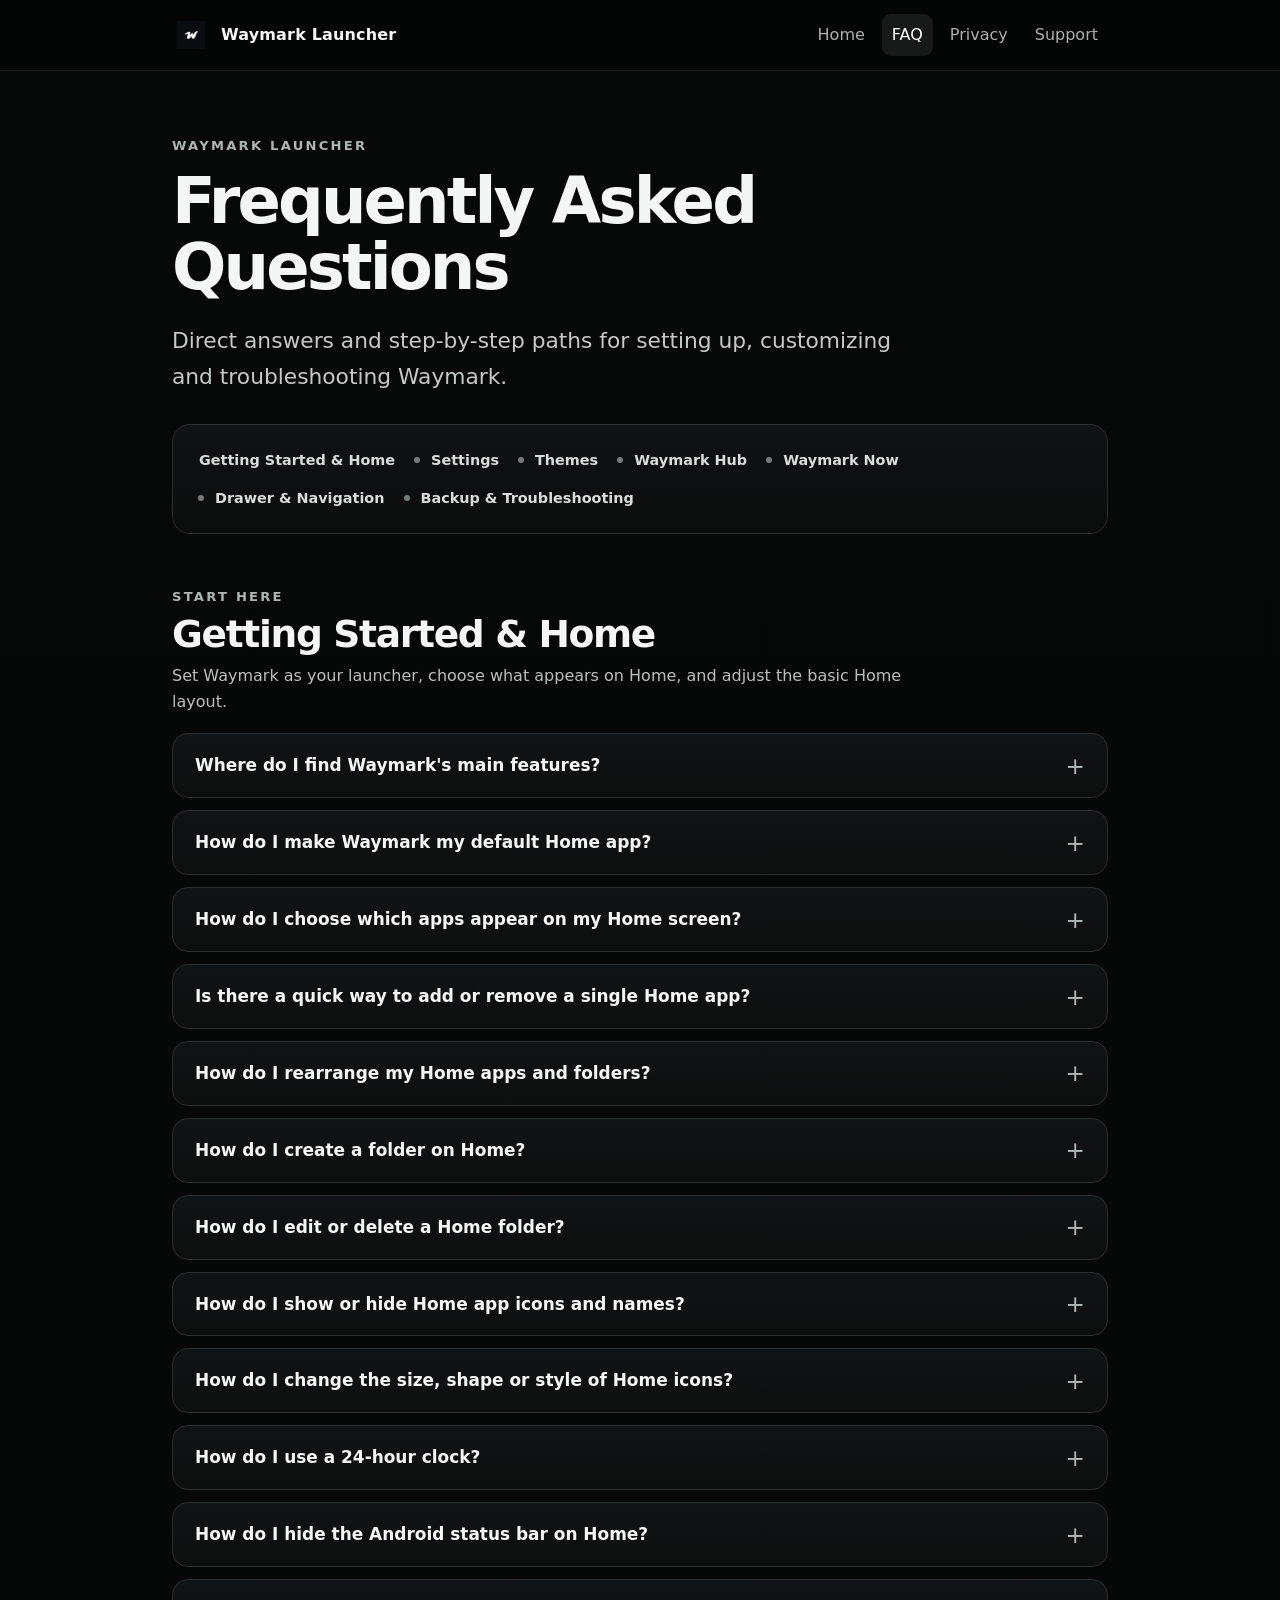
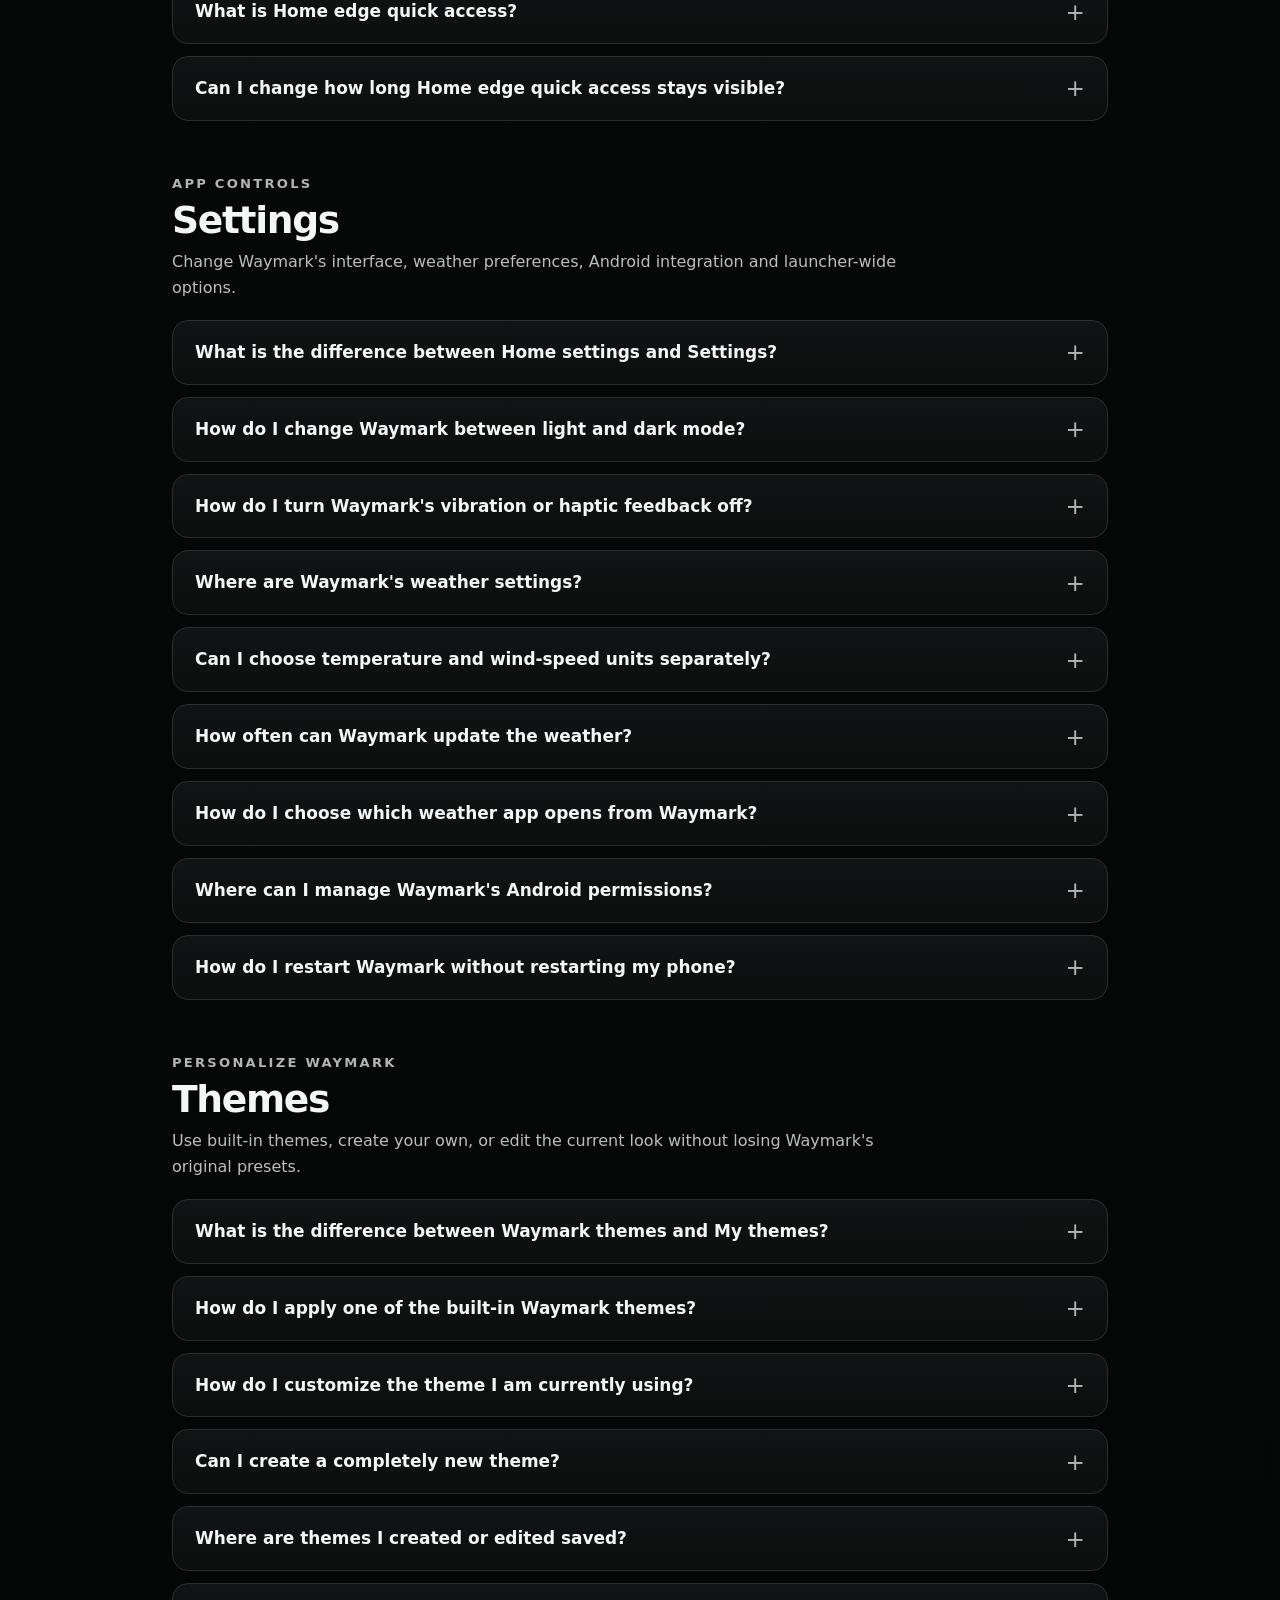
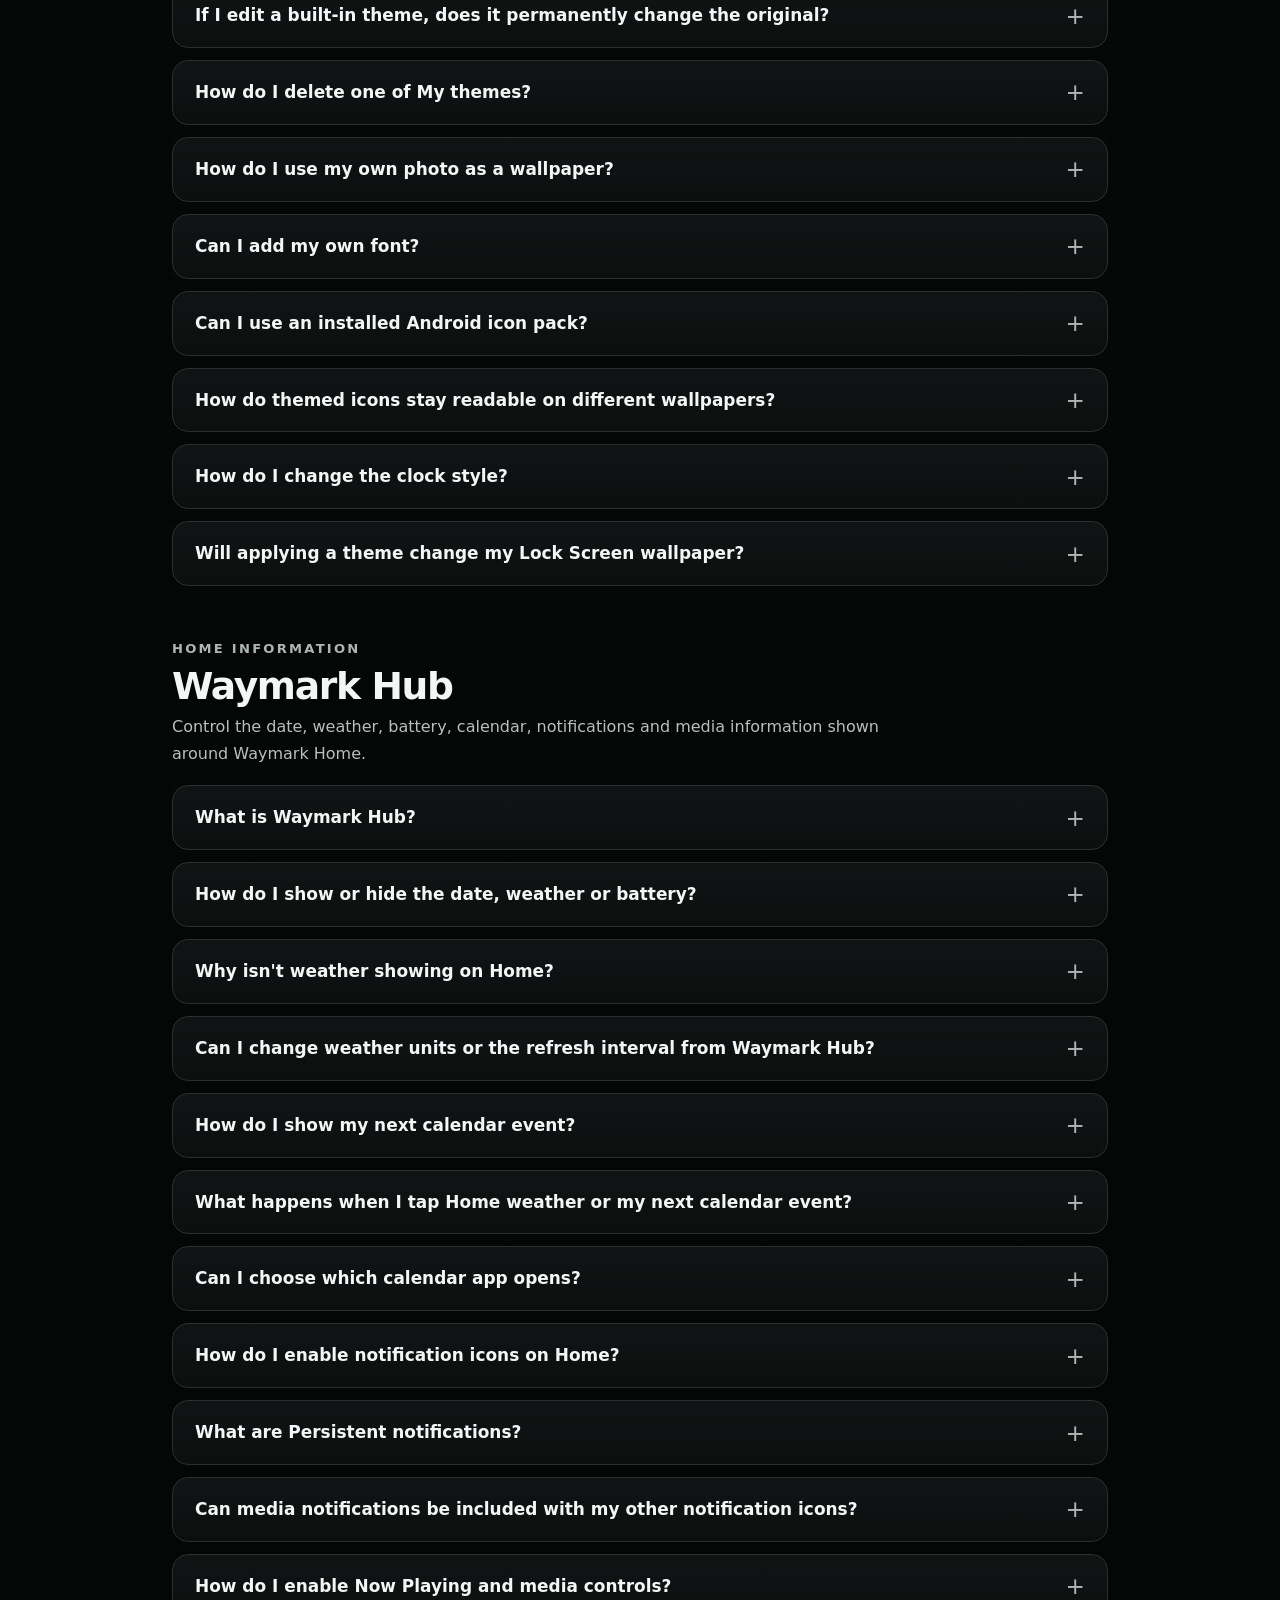
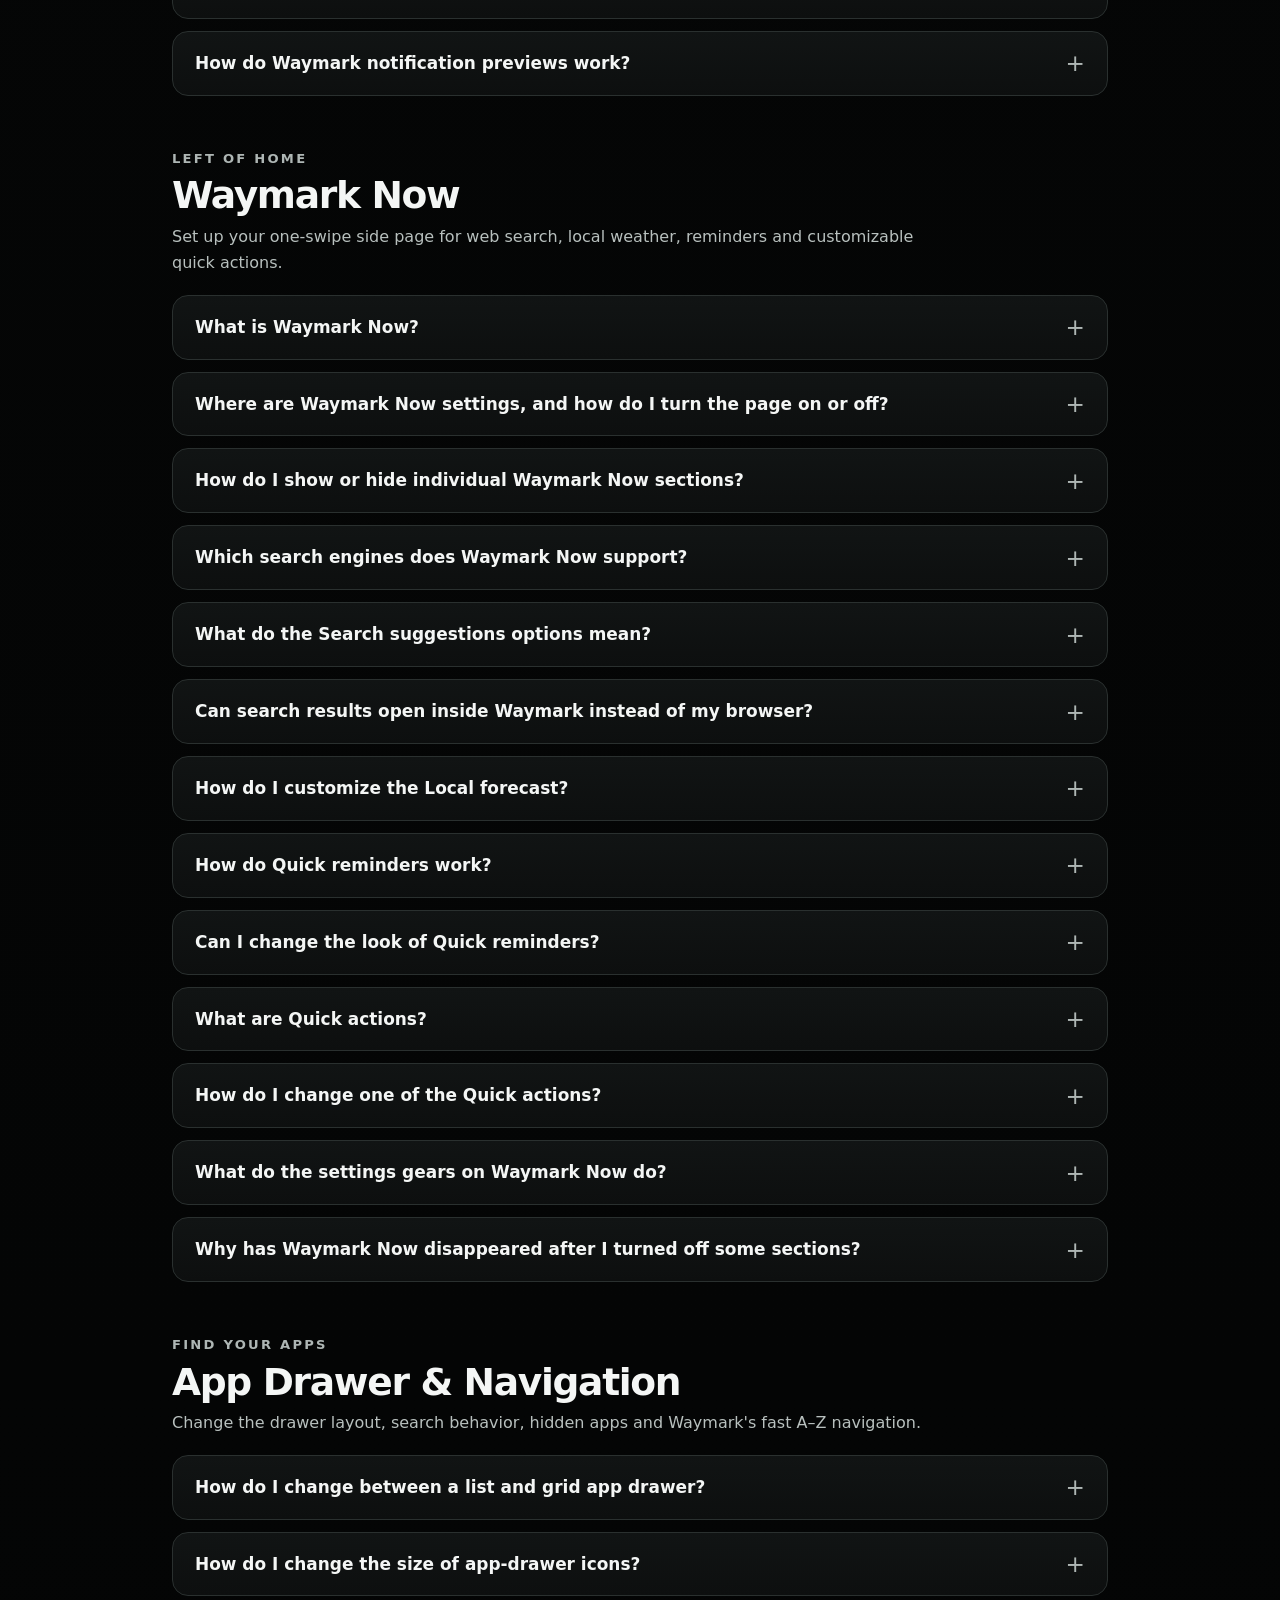
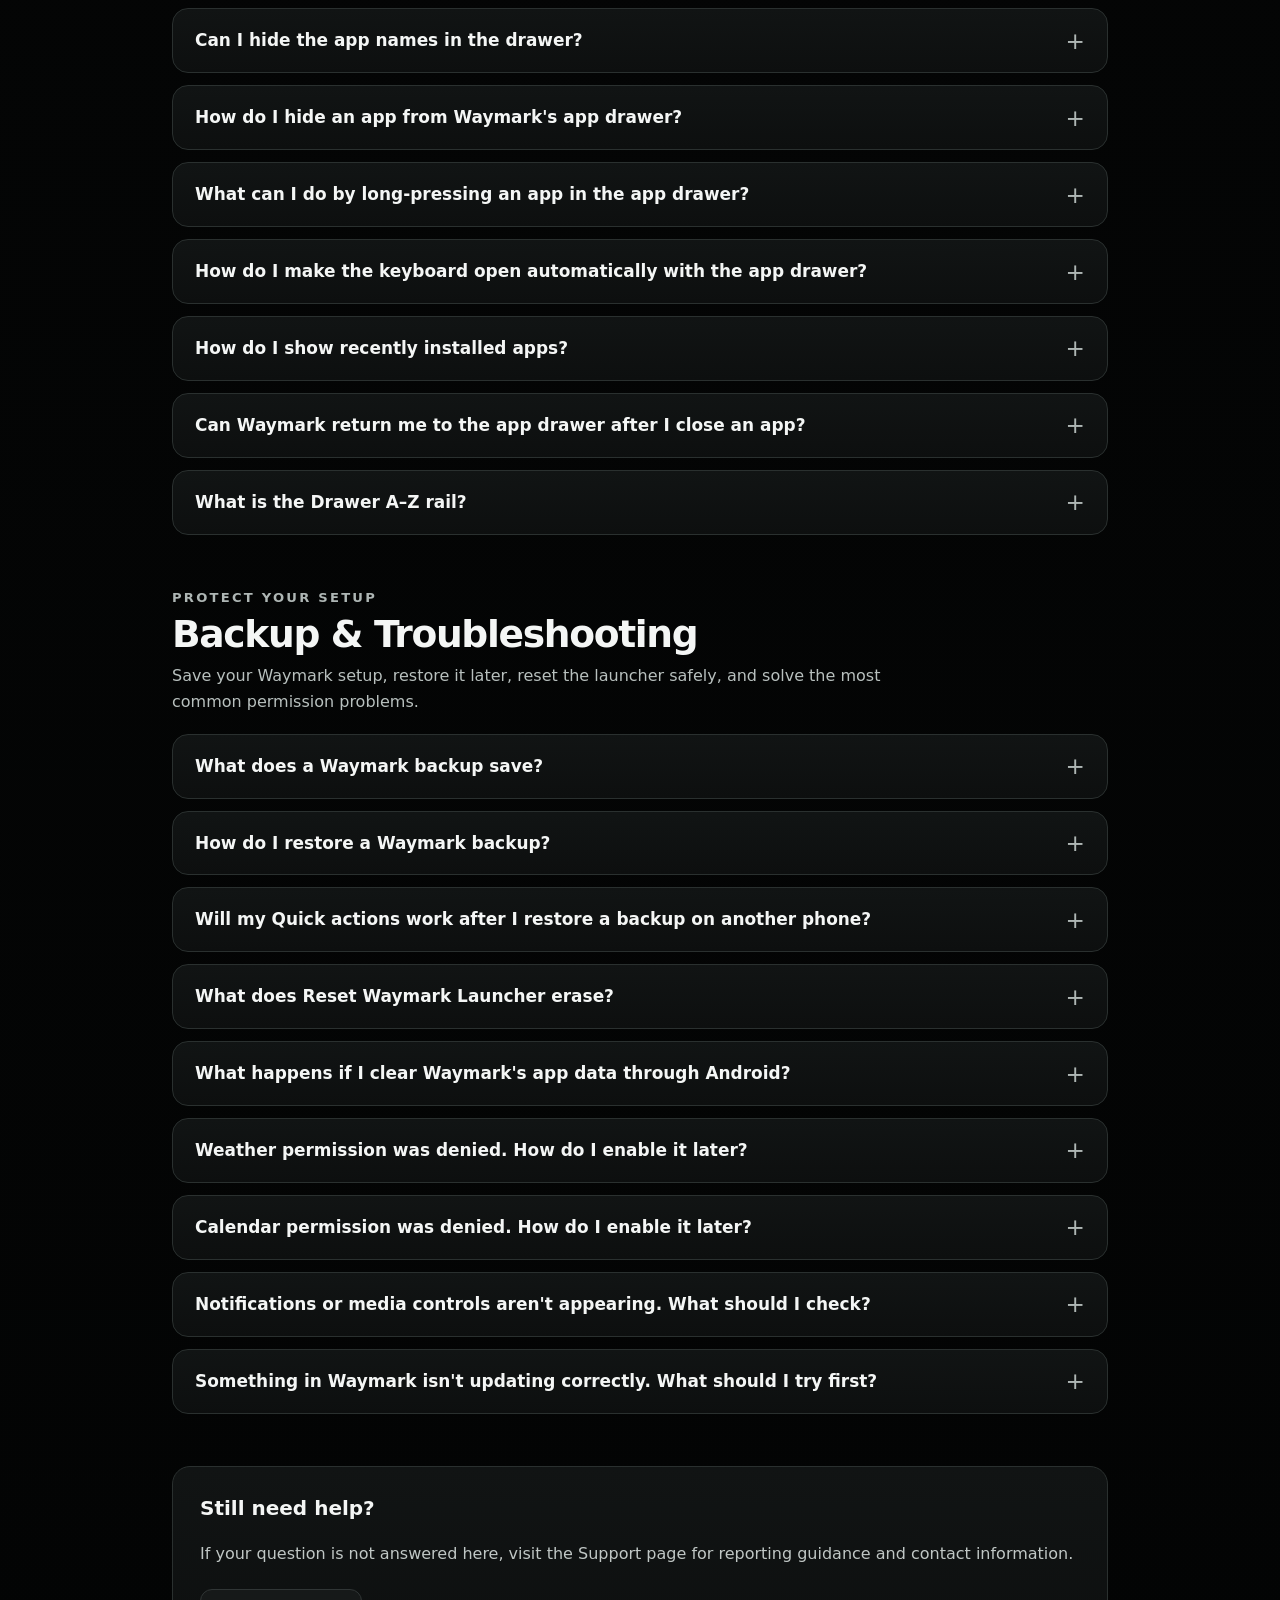
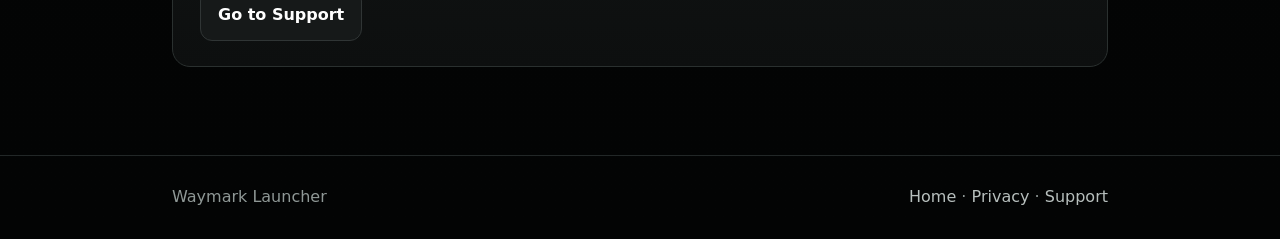
==== commit f8c0f1f4: "Document backup, restore and reset of Waymark Now reminders and Quick actions" ====
--- a/faq.html
+++ b/faq.html
@@ -684,7 +684,9 @@
         <details class="faq-item">
           <summary>What does a Waymark backup save?</summary>
           <div class="faq-answer">
-            <p>A Waymark backup saves your <strong>Home layout, folders, themes, settings, imported wallpapers and imported fonts</strong>.</p>
+            <p>A Waymark backup saves your <strong>Home layout, folders, themes, settings, imported wallpapers and imported fonts</strong>. It also includes your <strong>Waymark Now</strong> setup, such as which sections are enabled.</p>
+            <p>Your <strong>Quick reminders</strong> are included, with their text, completion status and appearance preferences. Your <strong>Quick actions</strong> are included too, with their selected actions, order, custom names, icons, app-shortcut references and any phone numbers assigned to call or text actions.</p>
+            <p>Because a backup may contain reminder text and contact phone numbers, keep the backup file in a secure location.</p>
             <p class="faq-path"><strong>Path:</strong> Waymark button → Settings → Backup &amp; reset → Backup Waymark</p>
           </div>
         </details>
@@ -692,17 +694,29 @@
         <details class="faq-item">
           <summary>How do I restore a Waymark backup?</summary>
           <div class="faq-answer">
-            <p>Normally, choose <strong>Restore Waymark</strong> and select a previously saved Waymark backup file. Restoring replaces the current Waymark setup with the contents of that backup.</p>
-            <p>If Waymark has just been reset or its app data was cleared, the <strong>Welcome Back</strong> screen also provides a <strong>Restore backup</strong> button before you begin setup again.</p>
+            <p>Choose <strong>Restore Waymark</strong> and select a previously saved Waymark backup file. Restoring replaces your current Waymark setup with the backed-up layout, themes, settings, Quick reminders and customized Quick actions, including their saved details.</p>
+            <p>If Waymark has been reset or its app data was cleared, the <strong>Welcome Back</strong> screen also offers <strong>Restore backup</strong> before starting setup again.</p>
+            <p>Shortcuts to third-party apps depend on those apps and their shortcuts still being available. If an app was uninstalled or a shortcut can no longer be resolved, you may need to choose a new Quick action. Android permissions or special access may also need to be granted again, particularly when restoring on a different device.</p>
             <p class="faq-path"><strong>Settings path:</strong> Waymark button → Settings → Backup &amp; reset → Restore Waymark</p>
             <p class="faq-path"><strong>After a reset:</strong> Welcome Back to Waymark → Restore backup</p>
           </div>
         </details>
 
         <details class="faq-item">
+          <summary>Will my Quick actions work after I restore a backup on another phone?</summary>
+          <div class="faq-answer">
+            <p>Waymark restores your saved action selections, including app shortcuts and call or text assignments. However, an app shortcut may not work if its app is missing or the shortcut is no longer available on the other device. Open the Quick actions manager and choose a replacement if needed.</p>
+            <p>Contact-based actions may also need to be checked if the phone numbers have changed. Restoring Waymark does not install missing apps or transfer your phone's contacts.</p>
+            <p class="faq-path"><strong>Path:</strong> Waymark Now → Quick actions → settings gear</p>
+          </div>
+        </details>
+
+        <details class="faq-item">
           <summary>What does Reset Waymark Launcher erase?</summary>
           <div class="faq-answer">
-            <p>Reset removes Waymark's layout and settings and returns the app to its first-run flow. This includes the Home layout, folders, custom themes and locally imported Waymark assets, so create a backup first if you may want them again.</p>
+            <p><strong>Reset Waymark Launcher</strong> removes the current Waymark setup and returns you to the first-run experience. This includes the Home layout, folders, custom themes, imported Waymark assets and settings.</p>
+            <p>It also clears <strong>Quick reminders</strong>, including their text and completion status, and removes your customized <strong>Quick actions</strong>, such as selected app shortcuts and call or text contact assignments. Waymark Now preferences return to their defaults.</p>
+            <p><strong>Create a backup before resetting</strong> if you might want to restore your setup later. Resetting Waymark does not uninstall your Android apps or delete the contacts stored in your phone.</p>
             <p class="faq-path"><strong>Path:</strong> Waymark button → Settings → Backup &amp; reset → Reset Waymark Launcher</p>
           </div>
         </details>
@@ -710,7 +724,8 @@
         <details class="faq-item">
           <summary>What happens if I clear Waymark's app data through Android?</summary>
           <div class="faq-answer">
-            <p>On an existing installation that has been reset, Waymark shows a <strong>Welcome Back</strong> screen where you can restore a backup or start fresh. Starting fresh begins the normal first-run setup again.</p>
+            <p>Clearing Waymark's app data through Android removes the launcher’s locally stored settings and user-created information, including Quick reminders and customized Quick actions. On an existing installation, Waymark shows <strong>Welcome Back</strong>, where you can restore a backup or start fresh.</p>
+            <p>Starting fresh begins the normal first-run setup. If you want to preserve your information, save a Waymark backup <strong>outside Waymark's app data</strong> before clearing it.</p>
           </div>
         </details>
 
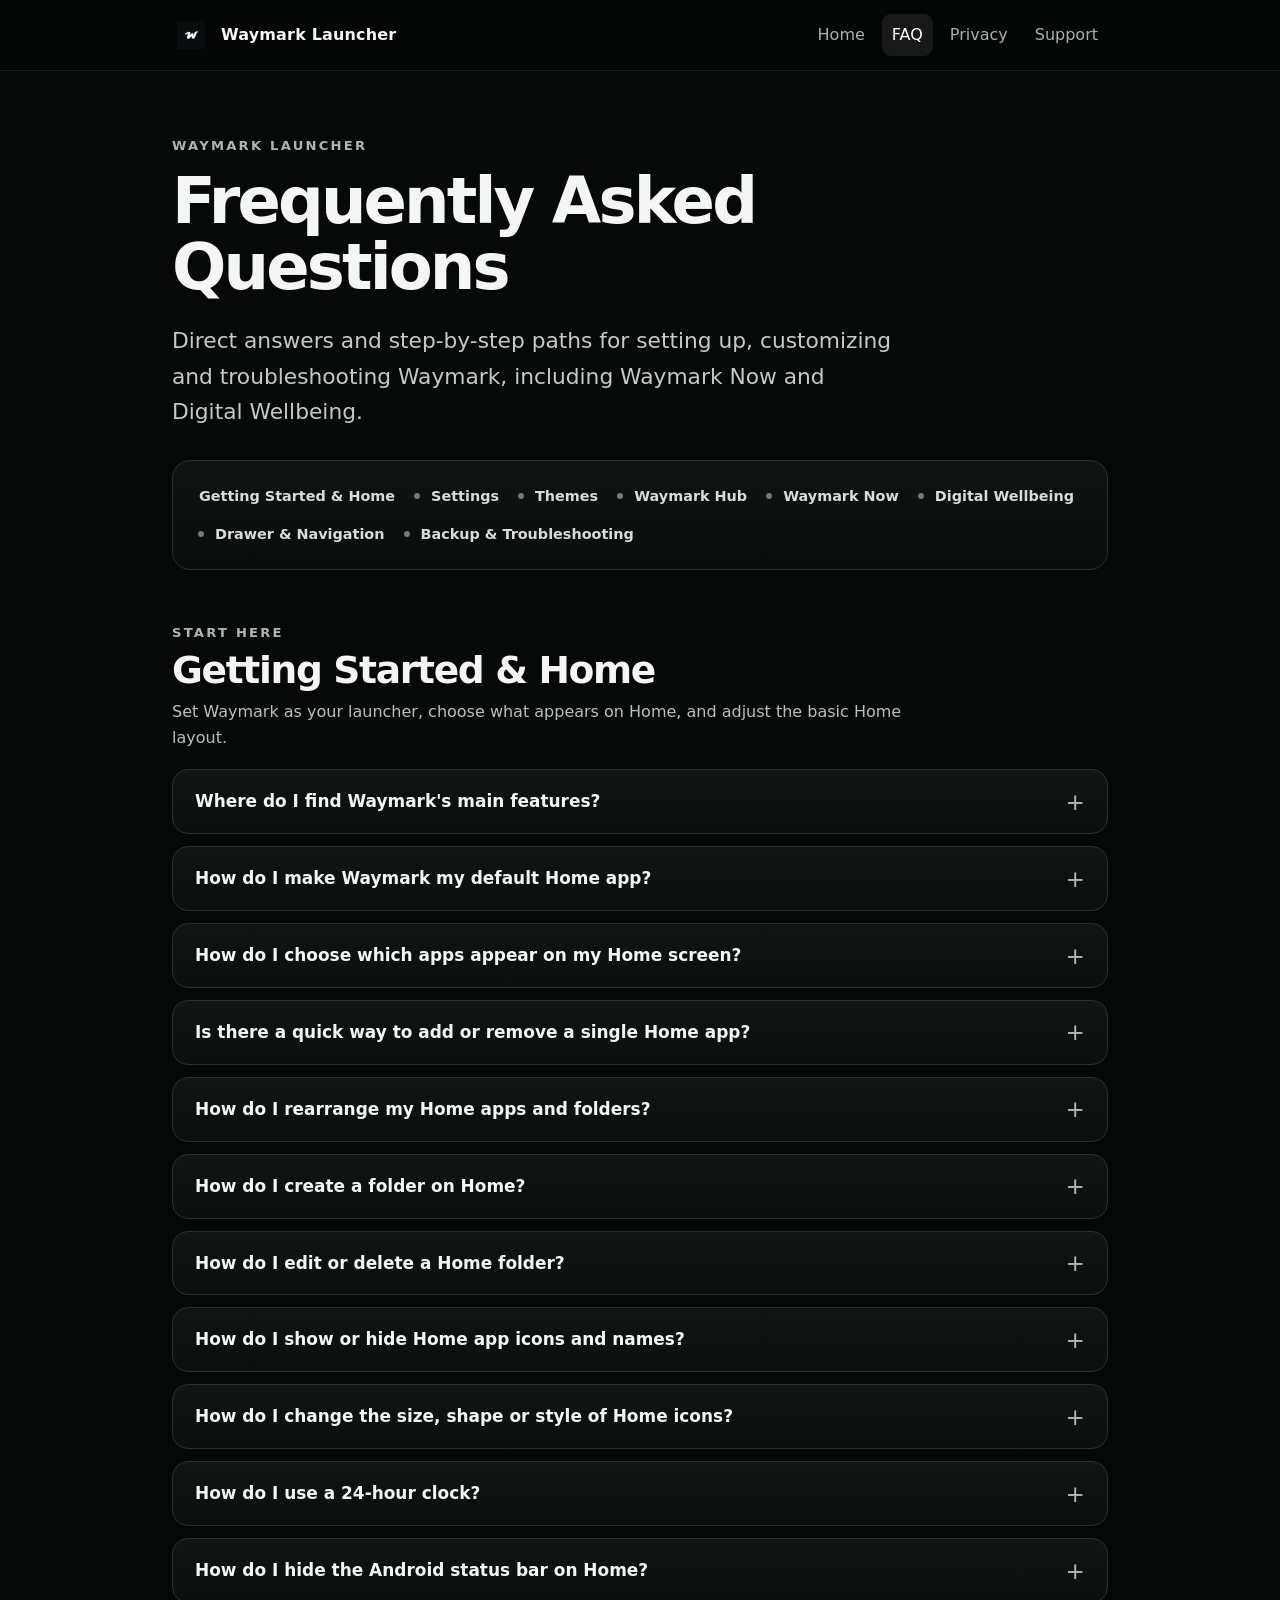
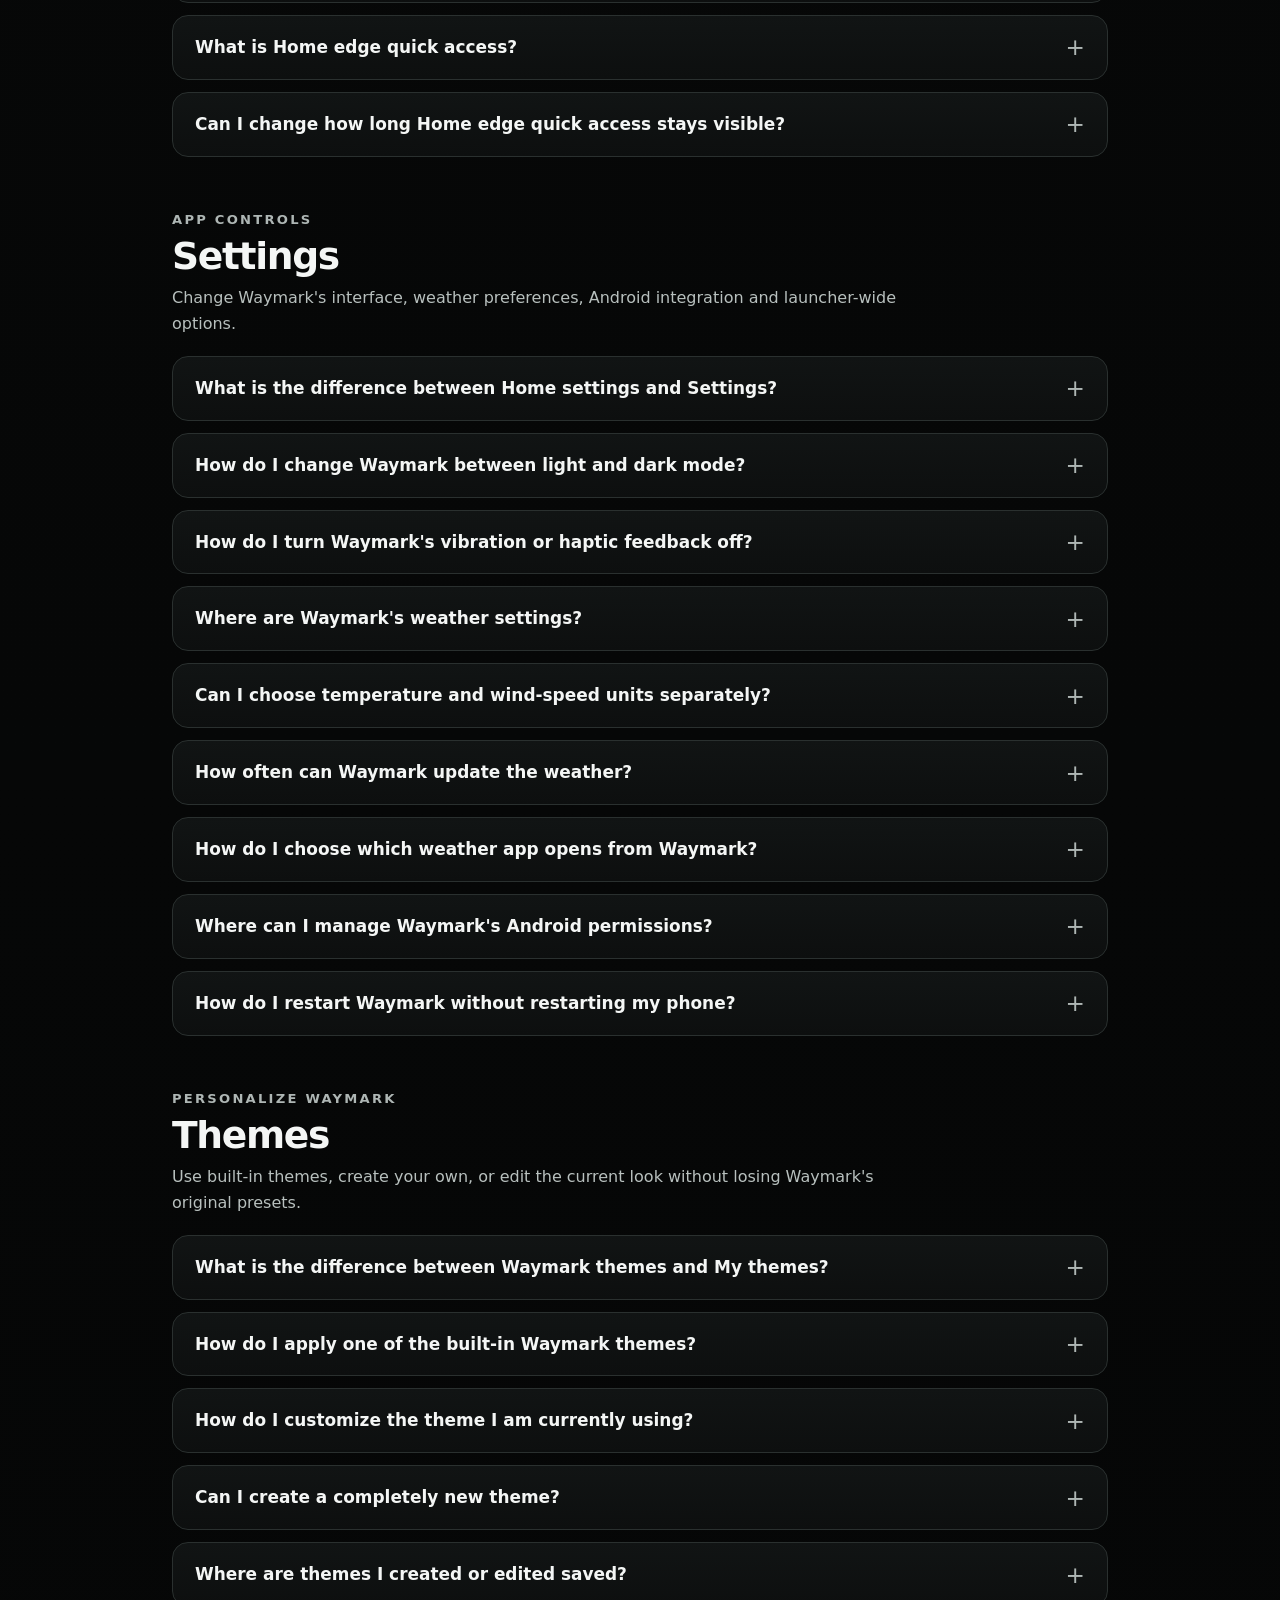
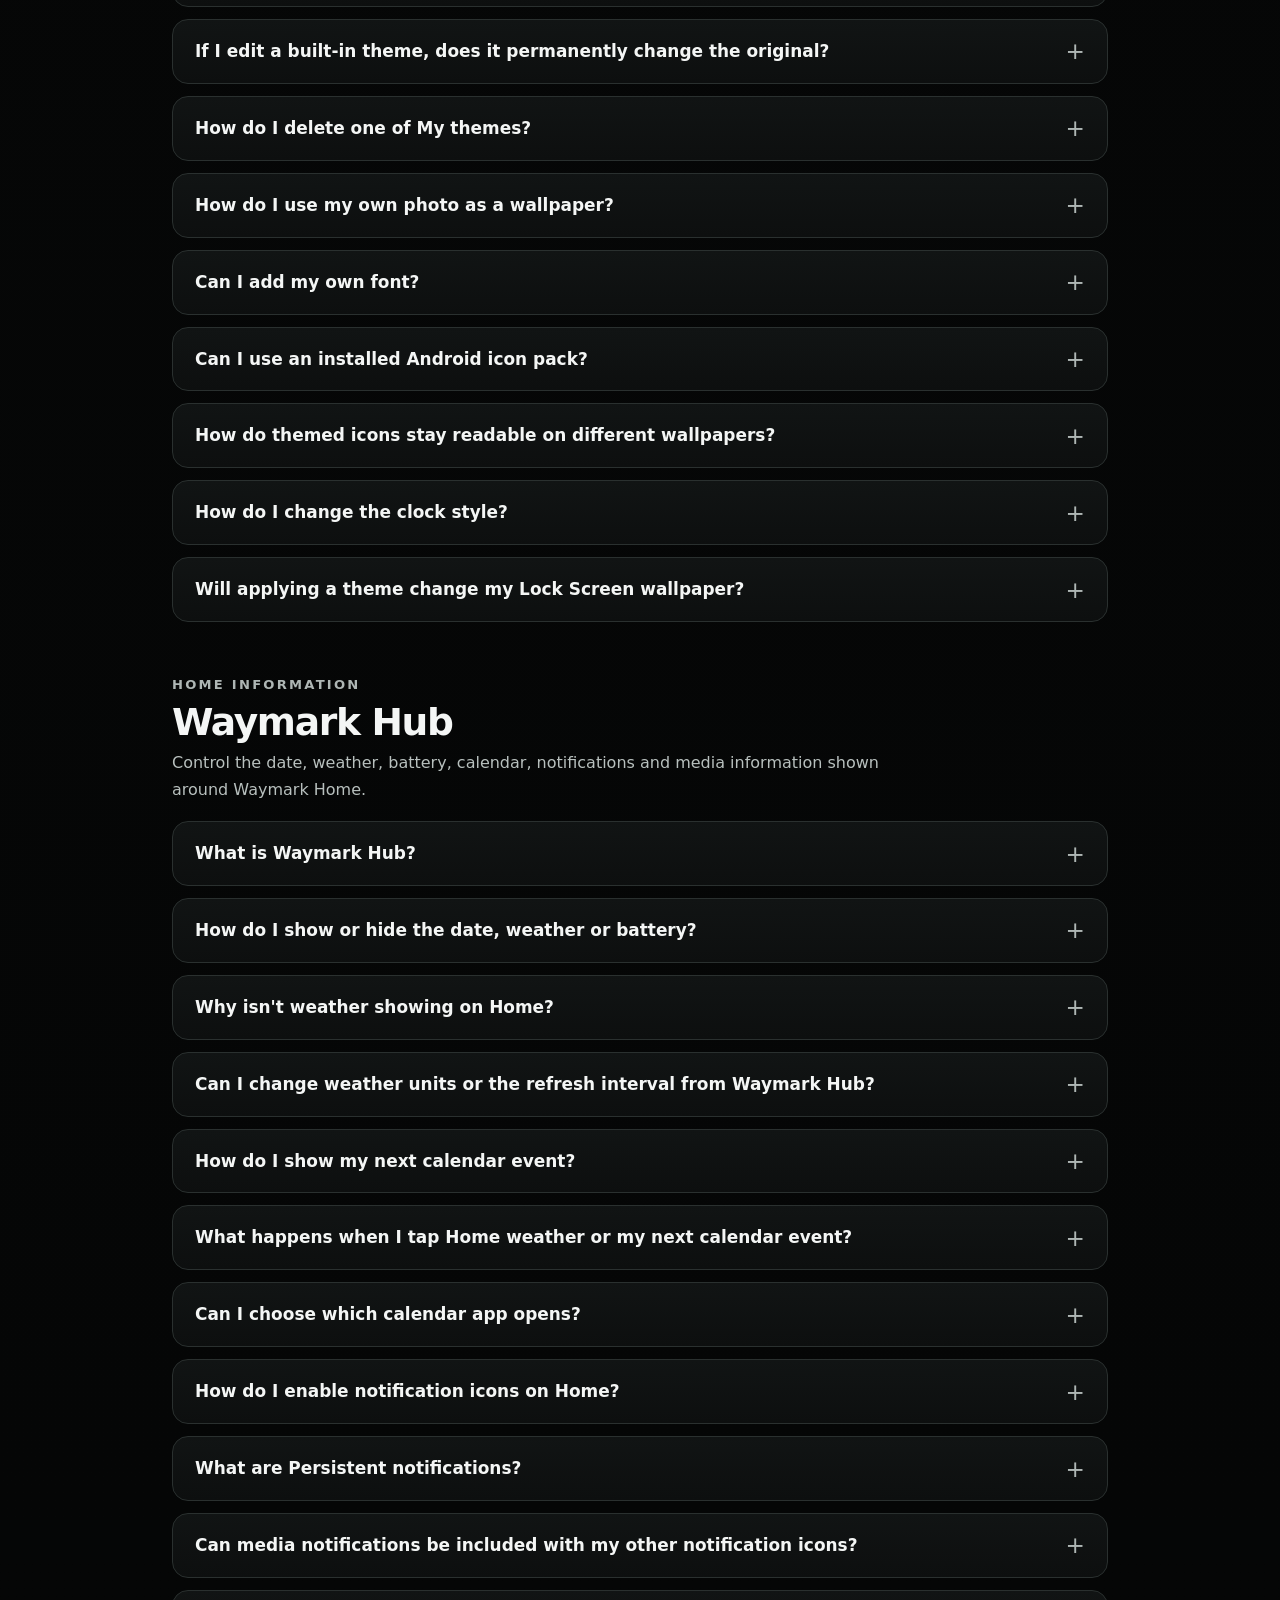
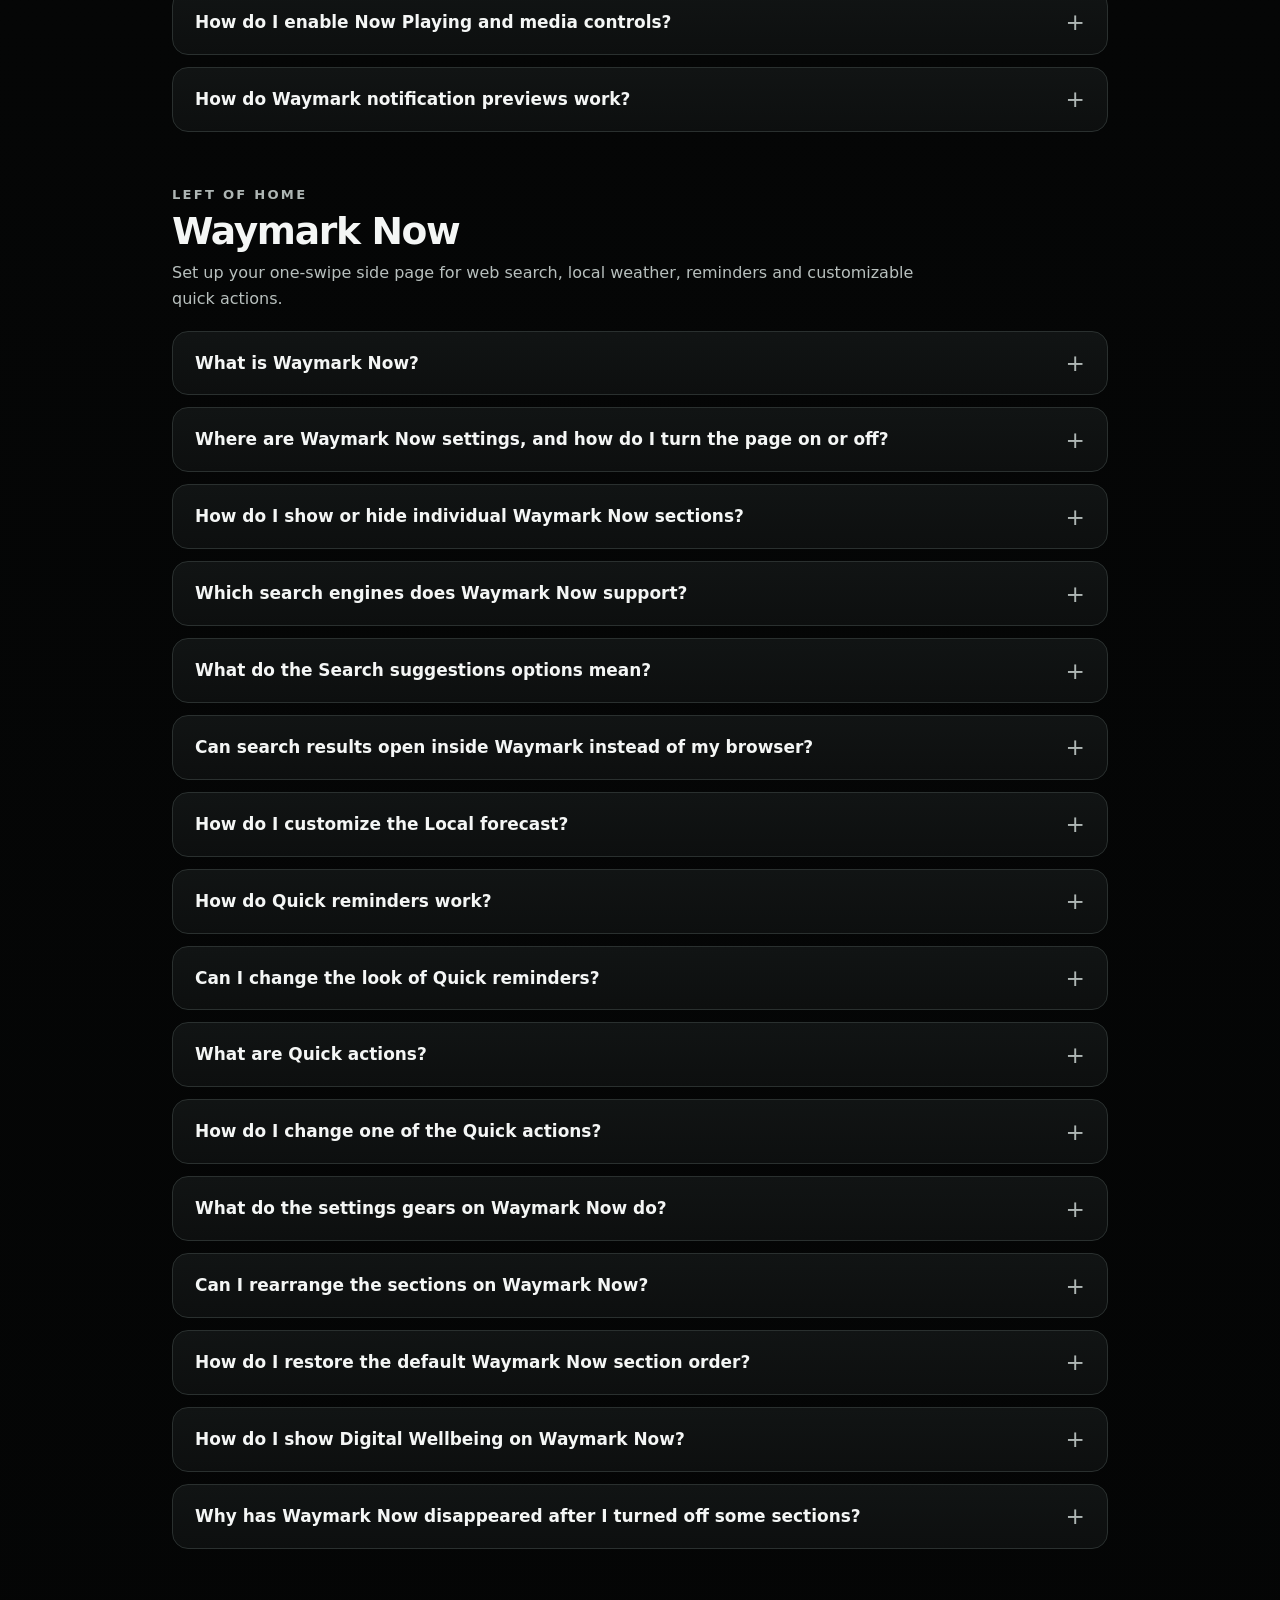
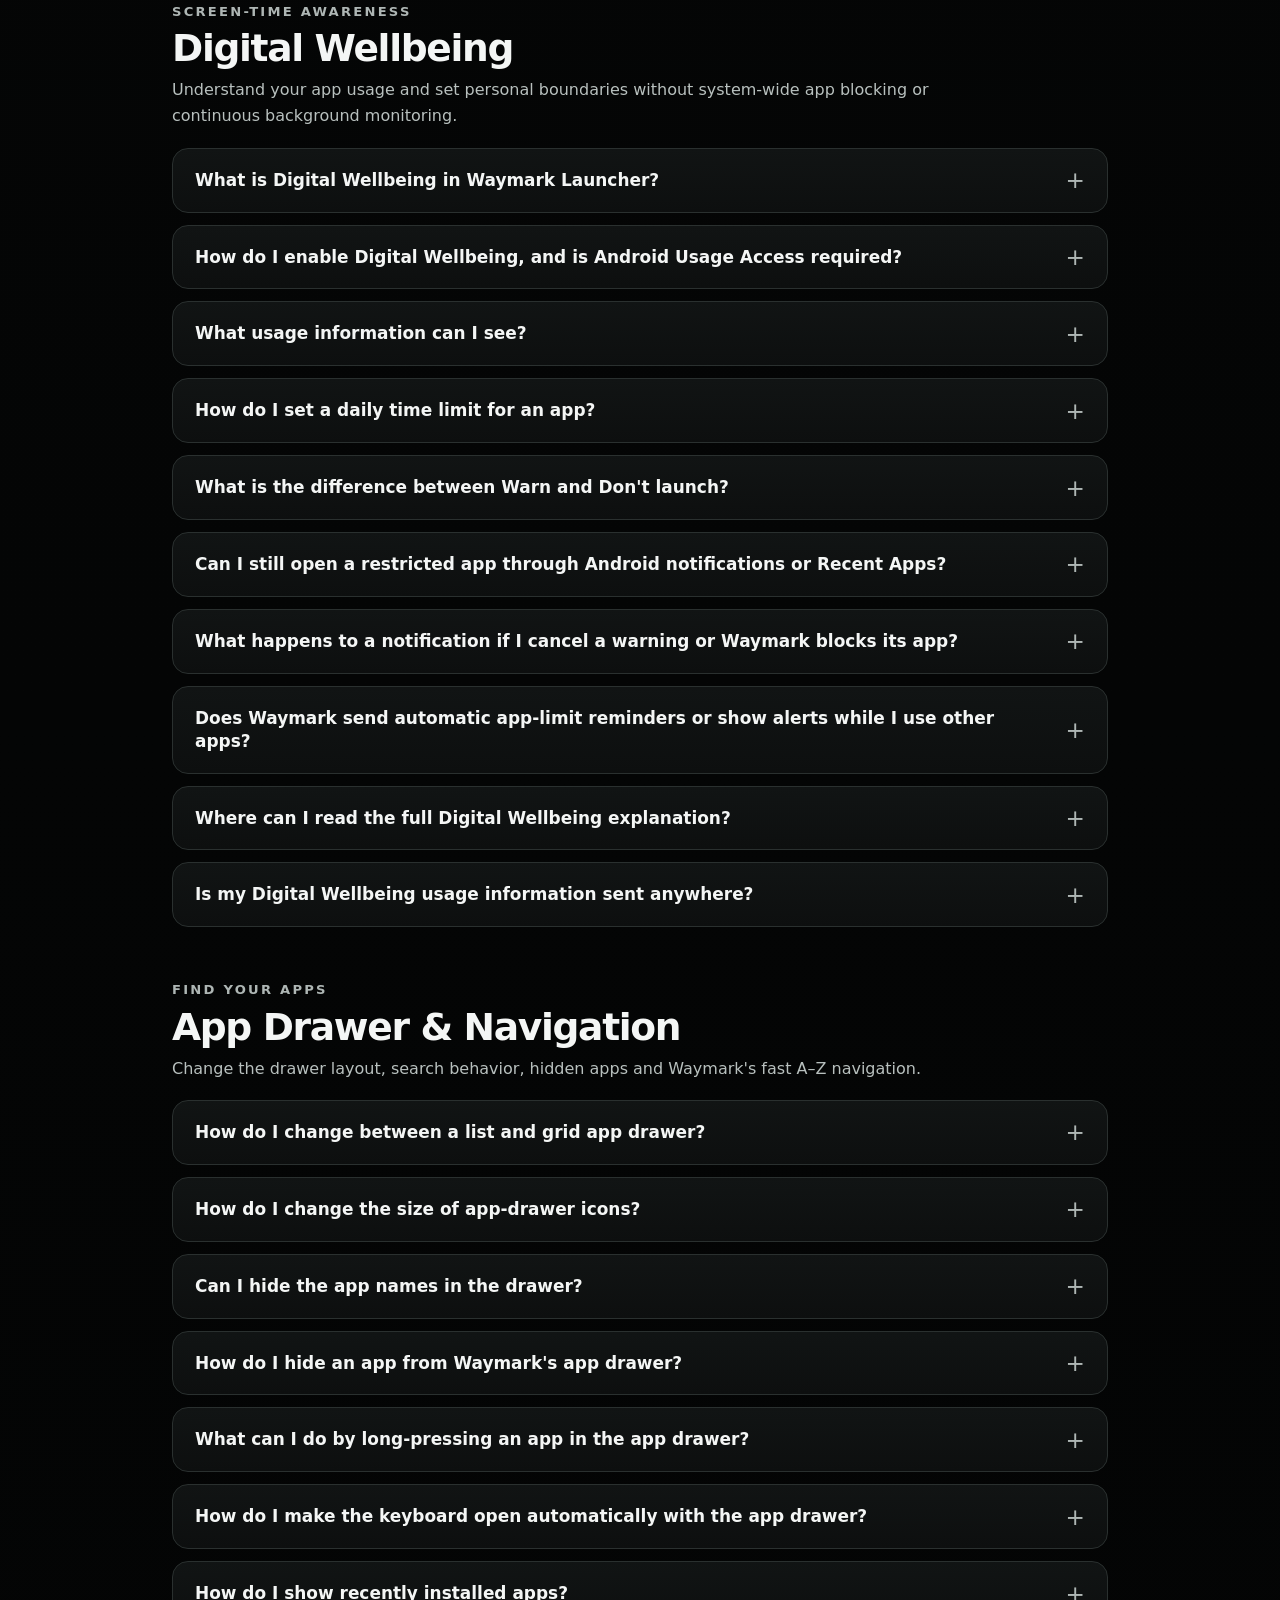
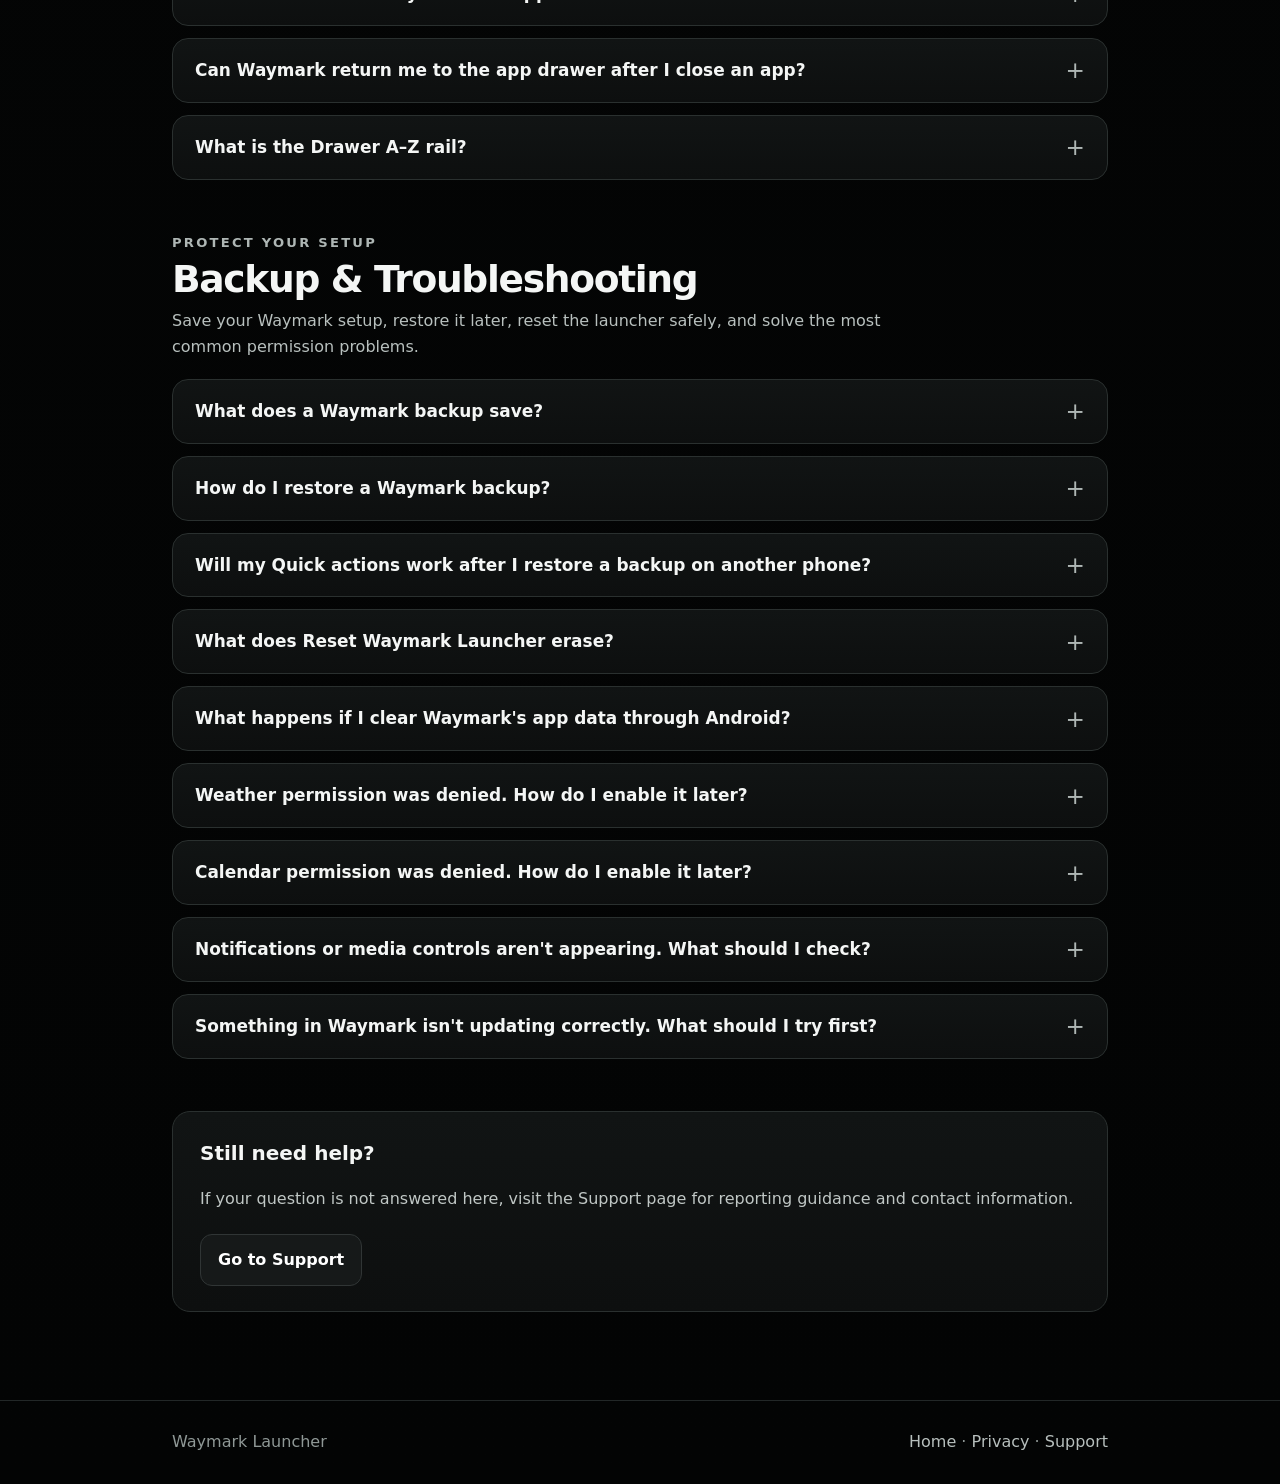
==== commit 78a77857: "Update Waymark Launcher FAQ for builds 475–495 and Digital Wellbeing" ====
--- a/faq.html
+++ b/faq.html
@@ -24,7 +24,7 @@
   <main>
     <div class="eyebrow">Waymark Launcher</div>
     <h1 class="page-title">Frequently Asked Questions</h1>
-    <p class="lead">Direct answers and step-by-step paths for setting up, customizing and troubleshooting Waymark.</p>
+    <p class="lead">Direct answers and step-by-step paths for setting up, customizing and troubleshooting Waymark, including Waymark Now and Digital Wellbeing.</p>
 
     <nav class="faq-jump-nav" aria-label="FAQ sections">
       <a href="#getting-started">Getting Started &amp; Home</a>
@@ -32,6 +32,7 @@
       <a href="#themes">Themes</a>
       <a href="#waymark-hub">Waymark Hub</a>
       <a href="#waymark-now">Waymark Now</a>
+      <a href="#digital-wellbeing">Digital Wellbeing</a>
       <a href="#drawer-navigation">Drawer &amp; Navigation</a>
       <a href="#backup-troubleshooting">Backup &amp; Troubleshooting</a>
     </nav>
@@ -46,7 +47,11 @@
         <details class="faq-item">
           <summary>Where do I find Waymark's main features?</summary>
           <div class="faq-answer">
-            <p>Tap the <strong>Waymark button</strong> on Home to open the main menu. The sections are <strong>Home apps</strong>, <strong>Home settings</strong>, <strong>Waymark Hub</strong>, <strong>Waymark Now</strong>, <strong>Themes</strong>, <strong>Settings</strong>, and <strong>About Waymark Launcher</strong>.</p>
+            <p>Tap the <strong>Waymark button</strong> on Home to open the main menu. The destinations are grouped for easier navigation:</p>
+            <p><strong>Home &amp; navigation:</strong> Home apps, Home settings, and Waymark Hub.<br>
+            <strong>Features &amp; appearance:</strong> Waymark Now and Themes.<br>
+            <strong>More:</strong> Settings, Digital Wellbeing, and About Waymark Launcher.</p>
+            <p>Digital Wellbeing is optional; the rest of Waymark works without granting Android Usage Access.</p>
           </div>
         </details>
 
@@ -213,6 +218,7 @@
           <summary>How often can Waymark update the weather?</summary>
           <div class="faq-answer">
             <p>The available weather update intervals are <strong>15 minutes, 30 minutes</strong> and <strong>1 hour</strong>. You can also refresh the Waymark Now forecast manually. If available, Waymark can display its last saved forecast while requesting updated conditions.</p>
+            <p>To avoid excessive requests, manual refreshes share a <strong>15-minute cooldown for actual weather-provider requests</strong>, regardless of your automatic update interval. A refresh during that period can reuse saved information; its updated time shows when Waymark checked, not necessarily when new weather data was downloaded. Weather remains visible with its last available information when a newer request is unsuccessful.</p>
             <p class="faq-path"><strong>Path:</strong> Waymark button → Settings → Waymark app → Weather settings → Update interval</p>
           </div>
         </details>
@@ -456,6 +462,7 @@
           <summary>How do Waymark notification previews work?</summary>
           <div class="faq-answer">
             <p>Tap a notification icon on Home to view its preview. Tap the preview to open the notification. Swipe <strong>up</strong> to close the preview without removing the notification, or swipe <strong>left or right</strong> to remove the notification.</p>
+            <p>If you have set a Digital Wellbeing limit for the associated app, Waymark checks that limit before opening a notification from its own preview. A canceled warning or blocked launch leaves the notification in place unless you have explicitly enabled <strong>Dismiss blocked notifications</strong>.</p>
           </div>
         </details>
       </div>
@@ -471,7 +478,7 @@
         <details class="faq-item">
           <summary>What is Waymark Now?</summary>
           <div class="faq-answer">
-            <p>Waymark Now is a customizable side page directly to the <strong>left of Home</strong>. Swipe right from Home to open it. It offers four optional sections: <strong>Web search</strong>, <strong>Local forecast</strong>, <strong>Quick reminders</strong>, and <strong>Quick actions</strong>. You can keep Home uncluttered while putting useful tools a swipe away.</p>
+            <p>Waymark Now is a customizable side page directly to the <strong>left of Home</strong>. Swipe right from Home to open it. It offers five optional sections: <strong>Web search</strong>, <strong>Local forecast</strong>, <strong>Quick reminders</strong>, <strong>Quick actions</strong>, and <strong>Digital Wellbeing</strong>. You can show only the sections you want and arrange them in your preferred order.</p>
           </div>
         </details>
 
@@ -487,7 +494,7 @@
         <details class="faq-item">
           <summary>How do I show or hide individual Waymark Now sections?</summary>
           <div class="faq-answer">
-            <p>In the main <strong>Waymark Now</strong> settings, switch <strong>Web search</strong>, <strong>Weather</strong>, <strong>Quick reminders</strong>, or <strong>Quick actions</strong> on or off independently. Each section has its own visibility control.</p>
+            <p>In the main <strong>Waymark Now</strong> settings, switch <strong>Web search</strong>, <strong>Weather</strong>, <strong>Quick reminders</strong>, <strong>Quick actions</strong>, or <strong>Digital Wellbeing</strong> on or off independently. Each section has its own visibility control.</p>
             <p>The gear on a section's card opens settings or management for <em>that section only</em>. It does not enable or disable the section; use the central Waymark Now switches for visibility.</p>
             <p class="faq-path"><strong>Path:</strong> Waymark button → Waymark Now</p>
           </div>
@@ -567,17 +574,141 @@
         <details class="faq-item">
           <summary>What do the settings gears on Waymark Now do?</summary>
           <div class="faq-answer">
-            <p>Each gear is specific to the section where it appears: the search gear opens Web search settings, the Local forecast gear opens Weather settings, the reminders gear opens its reminder settings, and the Quick actions gear opens the action manager.</p>
+            <p>Each gear is specific to the section where it appears: the search gear opens Web search settings, the Local forecast gear opens Weather settings, the Quick reminders gear opens its reminder settings, and the Quick actions gear opens the action manager. The Digital Wellbeing settings control opens the Digital Wellbeing dashboard.</p>
             <p>Use the <strong>main Waymark Now settings</strong> to enable or disable the side page and its individual sections. Section-specific settings deliberately do not repeat their show/hide switches.</p>
             <p class="faq-path"><strong>Main settings:</strong> Waymark button → Waymark Now</p>
           </div>
         </details>
 
+
+        <details class="faq-item">
+          <summary>Can I rearrange the sections on Waymark Now?</summary>
+          <div class="faq-answer">
+            <p>Yes. Open <strong>Waymark Now</strong> settings and find <strong>Arrange sections</strong>. Touch and hold a drag handle, then move the section to the position you want. Your order is saved for the Waymark Now page.</p>
+            <p>Only currently visible sections appear in the arrangement list. Hiding a section does not remove its saved preferences.</p>
+            <p class="faq-path"><strong>Path:</strong> Waymark button → Waymark Now → Arrange sections</p>
+          </div>
+        </details>
+
+        <details class="faq-item">
+          <summary>How do I restore the default Waymark Now section order?</summary>
+          <div class="faq-answer">
+            <p>Under <strong>Arrange sections</strong>, select <strong>Restore default order</strong> and confirm. The original order is <strong>Web search, Weather, Quick reminders, Quick actions, Digital Wellbeing</strong>.</p>
+            <p>This resets <strong>only the arrangement</strong>. It does not turn hidden sections back on or change your Quick reminders, Quick actions, app limits, or other section settings.</p>
+            <p class="faq-path"><strong>Path:</strong> Waymark button → Waymark Now → Arrange sections → Restore default order</p>
+          </div>
+        </details>
+
+        <details class="faq-item">
+          <summary>How do I show Digital Wellbeing on Waymark Now?</summary>
+          <div class="faq-answer">
+            <p>Turn on the <strong>Digital Wellbeing</strong> section in the main Waymark Now settings. Its card provides a compact view of usage activity and access to the full dashboard.</p>
+            <p>Showing or hiding this Waymark Now card is separate from granting Android Usage Access or configuring individual app limits.</p>
+            <p class="faq-path"><strong>Path:</strong> Waymark button → Waymark Now → Sections → Digital Wellbeing</p>
+          </div>
+        </details>
+
         <details class="faq-item">
           <summary>Why has Waymark Now disappeared after I turned off some sections?</summary>
           <div class="faq-answer">
-            <p>If you disable all four sections, the Waymark Now side page is automatically disabled as well. This prevents an empty side page. Enable at least one section and turn Waymark Now back on to use it again.</p>
+            <p>If you disable all five sections, the Waymark Now side page is automatically disabled as well. This prevents an empty side page. Enable at least one section and turn Waymark Now back on to use it again.</p>
             <p class="faq-path"><strong>Path:</strong> Waymark button → Waymark Now</p>
+          </div>
+        </details>
+      </div>
+    </section>
+
+
+    <section class="faq-section" id="digital-wellbeing">
+      <div class="faq-section-heading">
+        <div class="eyebrow">Screen-time awareness</div>
+        <h2>Digital Wellbeing</h2>
+        <p>Understand your app usage and set personal boundaries without system-wide app blocking or continuous background monitoring.</p>
+      </div>
+      <div class="faq-list">
+        <details class="faq-item">
+          <summary>What is Digital Wellbeing in Waymark Launcher?</summary>
+          <div class="faq-answer">
+            <p><strong>Digital Wellbeing is a tool for awareness and personal responsibility, not a system-wide enforcement service.</strong> It helps you review your app usage and set optional boundaries that Waymark applies when you launch apps through the launcher.</p>
+            <p>Waymark is not designed to police your device, repeatedly interrupt you, or forcibly close applications. You remain in control of the limits you choose.</p>
+            <p class="faq-path"><strong>Path:</strong> Waymark button → Digital Wellbeing</p>
+          </div>
+        </details>
+
+        <details class="faq-item">
+          <summary>How do I enable Digital Wellbeing, and is Android Usage Access required?</summary>
+          <div class="faq-answer">
+            <p>Open <strong>Digital Wellbeing</strong> from Waymark's main menu. If Android Usage Access has not been granted, Waymark explains what it needs and offers <strong>Continue to Usage Access</strong> to open Android's settings. Granting this access lets Waymark read reported time spent in apps and activity events used for app-limit checks.</p>
+            <p>Usage Access is <strong>optional</strong>. Without it, Digital Wellbeing's usage tracking and limits remain inactive, while the rest of Waymark continues to work normally. You can revoke the access later through Android Settings.</p>
+            <p class="faq-path"><strong>Path:</strong> Waymark button → Digital Wellbeing → Continue to Usage Access</p>
+          </div>
+        </details>
+
+        <details class="faq-item">
+          <summary>What usage information can I see?</summary>
+          <div class="faq-answer">
+            <p>The dashboard includes <strong>Today's activity</strong>, a circular breakdown of app usage, the total time used, app-opening activity, a <strong>Past seven days</strong> chart, and a list of the <strong>Most-used apps</strong>. The seven-day chart shows daily totals; the app list helps you identify where your time is going.</p>
+            <p>Usage information comes from Android and is approximate. Today's activity is calculated for the current local day. For a session that continues across midnight, the time since midnight counts toward today even if the app was not freshly opened.</p>
+            <p class="faq-path"><strong>Path:</strong> Waymark button → Digital Wellbeing</p>
+          </div>
+        </details>
+
+        <details class="faq-item">
+          <summary>How do I set a daily time limit for an app?</summary>
+          <div class="faq-answer">
+            <p>Open <strong>Digital Wellbeing</strong>, choose <strong>Manage app limits</strong> under App limits, and select or search for the application. You can also open an eligible app's limit settings directly from its entry in Most-used apps.</p>
+            <p>Enable <strong>Daily usage limit</strong>, then choose <strong>15 minutes, 30 minutes, 1 hour, or 2 hours</strong>. Under <strong>When the limit is reached</strong>, choose <strong>Warn</strong> or <strong>Don't launch</strong>. Turning off an app's daily limit keeps its previous duration and response available if you enable it again.</p>
+            <p class="faq-path"><strong>Path:</strong> Waymark button → Digital Wellbeing → Manage app limits → choose an app</p>
+          </div>
+        </details>
+
+        <details class="faq-item">
+          <summary>What is the difference between Warn and Don't launch?</summary>
+          <div class="faq-answer">
+            <p><strong>Warn:</strong> When you attempt to open an app through Waymark after its limit is reached, Waymark shows a warning so you can cancel or choose to open it anyway.</p>
+            <p><strong>Don't launch:</strong> When the limit has been reached, Waymark prevents that launch through its own Home screen, app drawer, or notification preview.</p>
+            <p>These choices do not close an app that is already running. They apply to launches Waymark controls, not to every way Android can open an app.</p>
+          </div>
+        </details>
+
+        <details class="faq-item">
+          <summary>Can I still open a restricted app through Android notifications or Recent Apps?</summary>
+          <div class="faq-answer">
+            <p><strong>Yes.</strong> A limit set in Waymark is <strong>not a system-wide block</strong>. Android's notification shade, Recent Apps, other launchers, or other apps can open the restricted application without going through Waymark's limit check. Waymark does not forcibly stop or suspend apps.</p>
+            <p>Notifications opened from <strong>Waymark's own Home notification previews</strong> are different: Waymark receives that interaction and applies the selected Warn or Don't launch behavior before opening the destination.</p>
+          </div>
+        </details>
+
+        <details class="faq-item">
+          <summary>What happens to a notification if I cancel a warning or Waymark blocks its app?</summary>
+          <div class="faq-answer">
+            <p>By default, Waymark <strong>keeps the notification</strong> so you can deal with it later. The notification should not disappear merely because a limit prevented its app from opening.</p>
+            <p>If you prefer, turn on <strong>Dismiss blocked notifications</strong> in the Digital Wellbeing dashboard. This option is <strong>Off by default</strong> and removes only the particular notification you attempted to open when you cancel a warning or a launch is blocked. Other notifications from that app are not cleared by this setting.</p>
+            <p class="faq-path"><strong>Path:</strong> Waymark button → Digital Wellbeing → Notification behavior → Dismiss blocked notifications</p>
+          </div>
+        </details>
+
+        <details class="faq-item">
+          <summary>Does Waymark send automatic app-limit reminders or show alerts while I use other apps?</summary>
+          <div class="faq-answer">
+            <p><strong>No.</strong> Waymark does not run a continuous monitoring service or send delayed automatic daily-limit notifications. We deliberately keep interventions to the moments when you try to open an app or its notification through Waymark.</p>
+            <p>Warn and Don't launch remain available at those points, without interrupting whatever else you may be doing on your device.</p>
+          </div>
+        </details>
+
+        <details class="faq-item">
+          <summary>Where can I read the full Digital Wellbeing explanation?</summary>
+          <div class="faq-answer">
+            <p>Open the Digital Wellbeing dashboard and tap the <strong>Info</strong> button in the upper-right corner. It explains what Digital Wellbeing is and is not, how app limits and notification previews work, and how Waymark handles privacy and battery efficiency.</p>
+            <p class="faq-path"><strong>Path:</strong> Waymark button → Digital Wellbeing → Info</p>
+          </div>
+        </details>
+
+        <details class="faq-item">
+          <summary>Is my Digital Wellbeing usage information sent anywhere?</summary>
+          <div class="faq-answer">
+            <p><strong>No.</strong> Waymark processes the Android usage information locally on your device and does not upload your usage history to Waymark servers. Usage Access is optional, and there is no persistent background monitoring service for Digital Wellbeing.</p>
+            <p>Your chosen app-limit settings and Digital Wellbeing preferences can be included in a Waymark backup; Android's permission grant itself must be managed on the device.</p>
           </div>
         </details>
       </div>
@@ -684,9 +815,12 @@
         <details class="faq-item">
           <summary>What does a Waymark backup save?</summary>
           <div class="faq-answer">
-            <p>A Waymark backup saves your <strong>Home layout, folders, themes, settings, imported wallpapers and imported fonts</strong>. It also includes your <strong>Waymark Now</strong> setup, such as which sections are enabled.</p>
-            <p>Your <strong>Quick reminders</strong> are included, with their text, completion status and appearance preferences. Your <strong>Quick actions</strong> are included too, with their selected actions, order, custom names, icons, app-shortcut references and any phone numbers assigned to call or text actions.</p>
-            <p>Because a backup may contain reminder text and contact phone numbers, keep the backup file in a secure location.</p>
+            <p>A Waymark backup saves your <strong>Home layout, folders, themes, settings, imported wallpapers and imported fonts</strong>. It also includes your <strong>Waymark Now</strong> setup, including which sections are enabled and their custom order.</p>
+            <p>Backups also retain your <strong>Digital Wellbeing preferences</strong>, including configured daily app limits, Warn or Don't launch choices, and the optional Dismiss blocked notifications setting. Android Usage Access itself is not a transferable permission and may need to be granted again after restoring.</p>
+            <p>Your <strong>Quick reminders</strong> are included, with their text, completion status and appearance preferences. Your <strong>Quick actions</strong> are included too, with their selected actions, order, custom names, icons and app-shortcut references. Only phone numbers you have chosen to assign to Quick actions are included; Waymark does not back up your entire contacts list.</p>
+            <p><strong>May Contain Sensitive Information</strong></p>
+            <p>Your Waymark backup may contain personal information, including saved Quick reminders, phone numbers you have chosen to assign to Quick actions, recent web searches, and personal wallpaper images.</p>
+            <p>Backup files are not encrypted. Please store your backup in a secure location and avoid sharing it with anyone you do not trust.</p>
             <p class="faq-path"><strong>Path:</strong> Waymark button → Settings → Backup &amp; reset → Backup Waymark</p>
           </div>
         </details>
@@ -694,7 +828,7 @@
         <details class="faq-item">
           <summary>How do I restore a Waymark backup?</summary>
           <div class="faq-answer">
-            <p>Choose <strong>Restore Waymark</strong> and select a previously saved Waymark backup file. Restoring replaces your current Waymark setup with the backed-up layout, themes, settings, Quick reminders and customized Quick actions, including their saved details.</p>
+            <p>Choose <strong>Restore Waymark</strong> and select a previously saved Waymark backup file. Restoring replaces your current Waymark setup with the backed-up layout, themes, settings, Quick reminders and customized Quick actions, including their saved details. Waymark Now section ordering and your saved Digital Wellbeing limit preferences are restored as well.</p>
             <p>If Waymark has been reset or its app data was cleared, the <strong>Welcome Back</strong> screen also offers <strong>Restore backup</strong> before starting setup again.</p>
             <p>Shortcuts to third-party apps depend on those apps and their shortcuts still being available. If an app was uninstalled or a shortcut can no longer be resolved, you may need to choose a new Quick action. Android permissions or special access may also need to be granted again, particularly when restoring on a different device.</p>
             <p class="faq-path"><strong>Settings path:</strong> Waymark button → Settings → Backup &amp; reset → Restore Waymark</p>
@@ -715,7 +849,7 @@
           <summary>What does Reset Waymark Launcher erase?</summary>
           <div class="faq-answer">
             <p><strong>Reset Waymark Launcher</strong> removes the current Waymark setup and returns you to the first-run experience. This includes the Home layout, folders, custom themes, imported Waymark assets and settings.</p>
-            <p>It also clears <strong>Quick reminders</strong>, including their text and completion status, and removes your customized <strong>Quick actions</strong>, such as selected app shortcuts and call or text contact assignments. Waymark Now preferences return to their defaults.</p>
+            <p>It also clears <strong>Quick reminders</strong>, including their text and completion status, and removes your customized <strong>Quick actions</strong>, such as selected app shortcuts and call or text contact assignments. Waymark Now section visibility and order return to their defaults. Saved <strong>Digital Wellbeing app limits and preferences</strong> are reset too.</p>
             <p><strong>Create a backup before resetting</strong> if you might want to restore your setup later. Resetting Waymark does not uninstall your Android apps or delete the contacts stored in your phone.</p>
             <p class="faq-path"><strong>Path:</strong> Waymark button → Settings → Backup &amp; reset → Reset Waymark Launcher</p>
           </div>
@@ -751,9 +885,8 @@
         <details class="faq-item">
           <summary>Notifications or media controls aren't appearing. What should I check?</summary>
           <div class="faq-answer">
-            <p>First make sure <strong>Notification icons</strong> and/or <strong>Now playing</strong> are enabled in Waymark Hub. If Notification access has not been granted yet, turning either feature on will take you to Android's Notification access screen. You can also open that screen directly with the <strong>Notification access</strong> row.</p>
+            <p>First make sure <strong>Notification icons</strong> and/or <strong>Now playing</strong> are enabled in Waymark Hub. If Notification access has not been granted, enabling either feature opens Android's Notification access settings so you can grant the required permission. You can also review this special access through Android Settings.</p>
             <p class="faq-path"><strong>Enable a feature:</strong> Waymark button → Waymark Hub → Notifications &amp; media → Notification icons or Now playing</p>
-            <p class="faq-path"><strong>Direct access:</strong> Waymark button → Waymark Hub → Notifications &amp; media → Notification access</p>
           </div>
         </details>
 
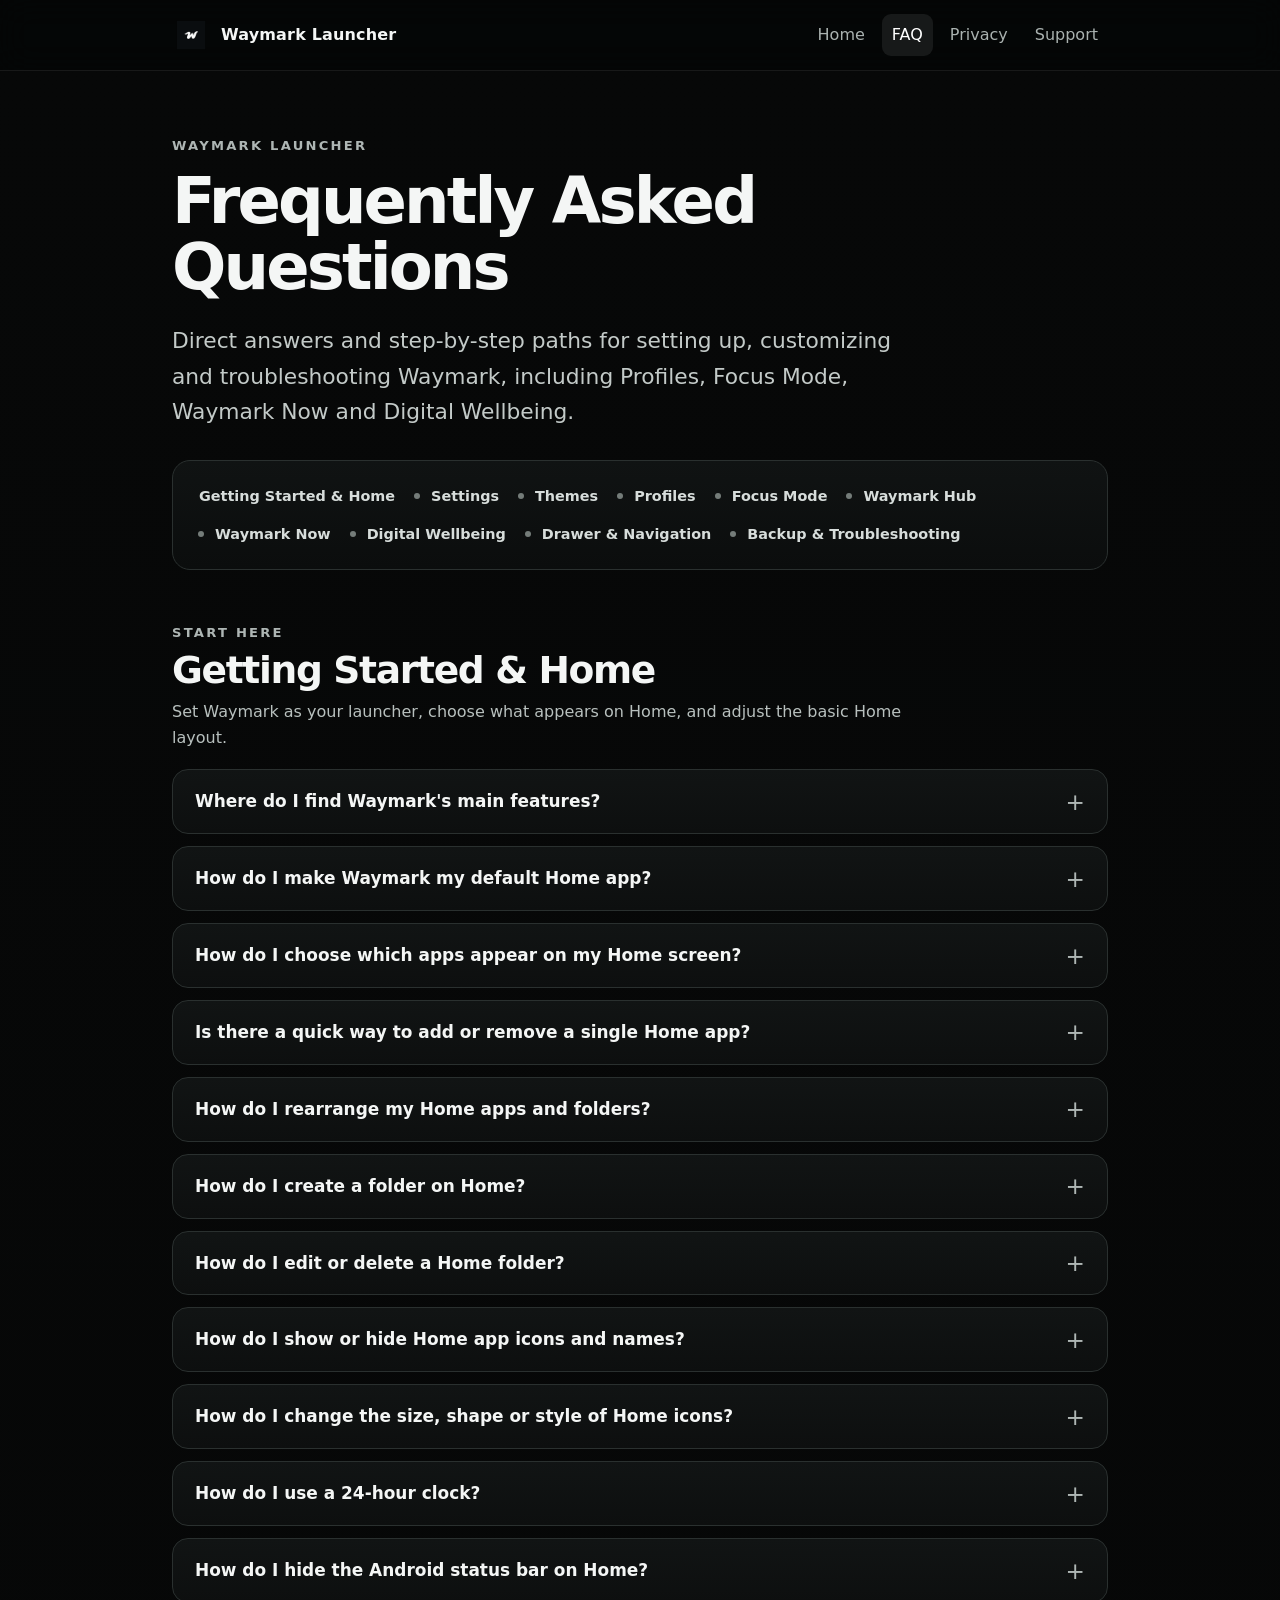
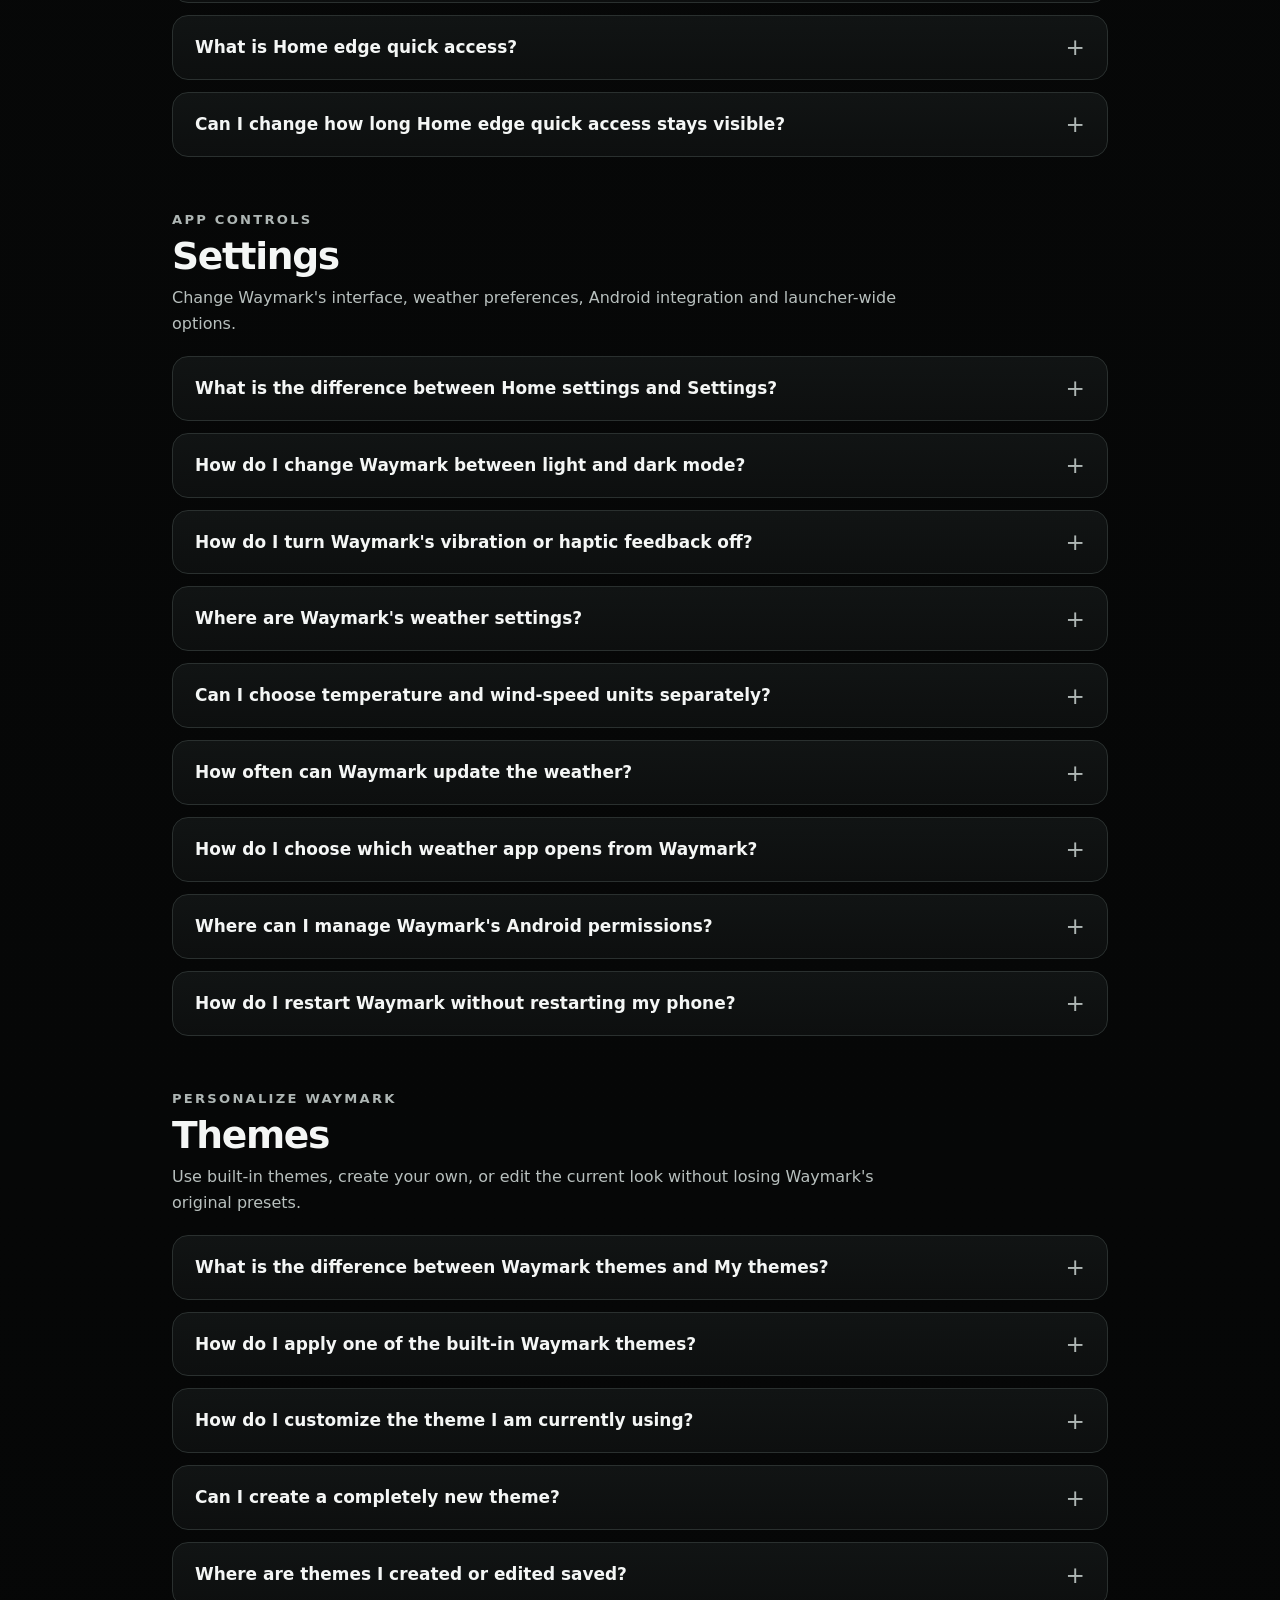
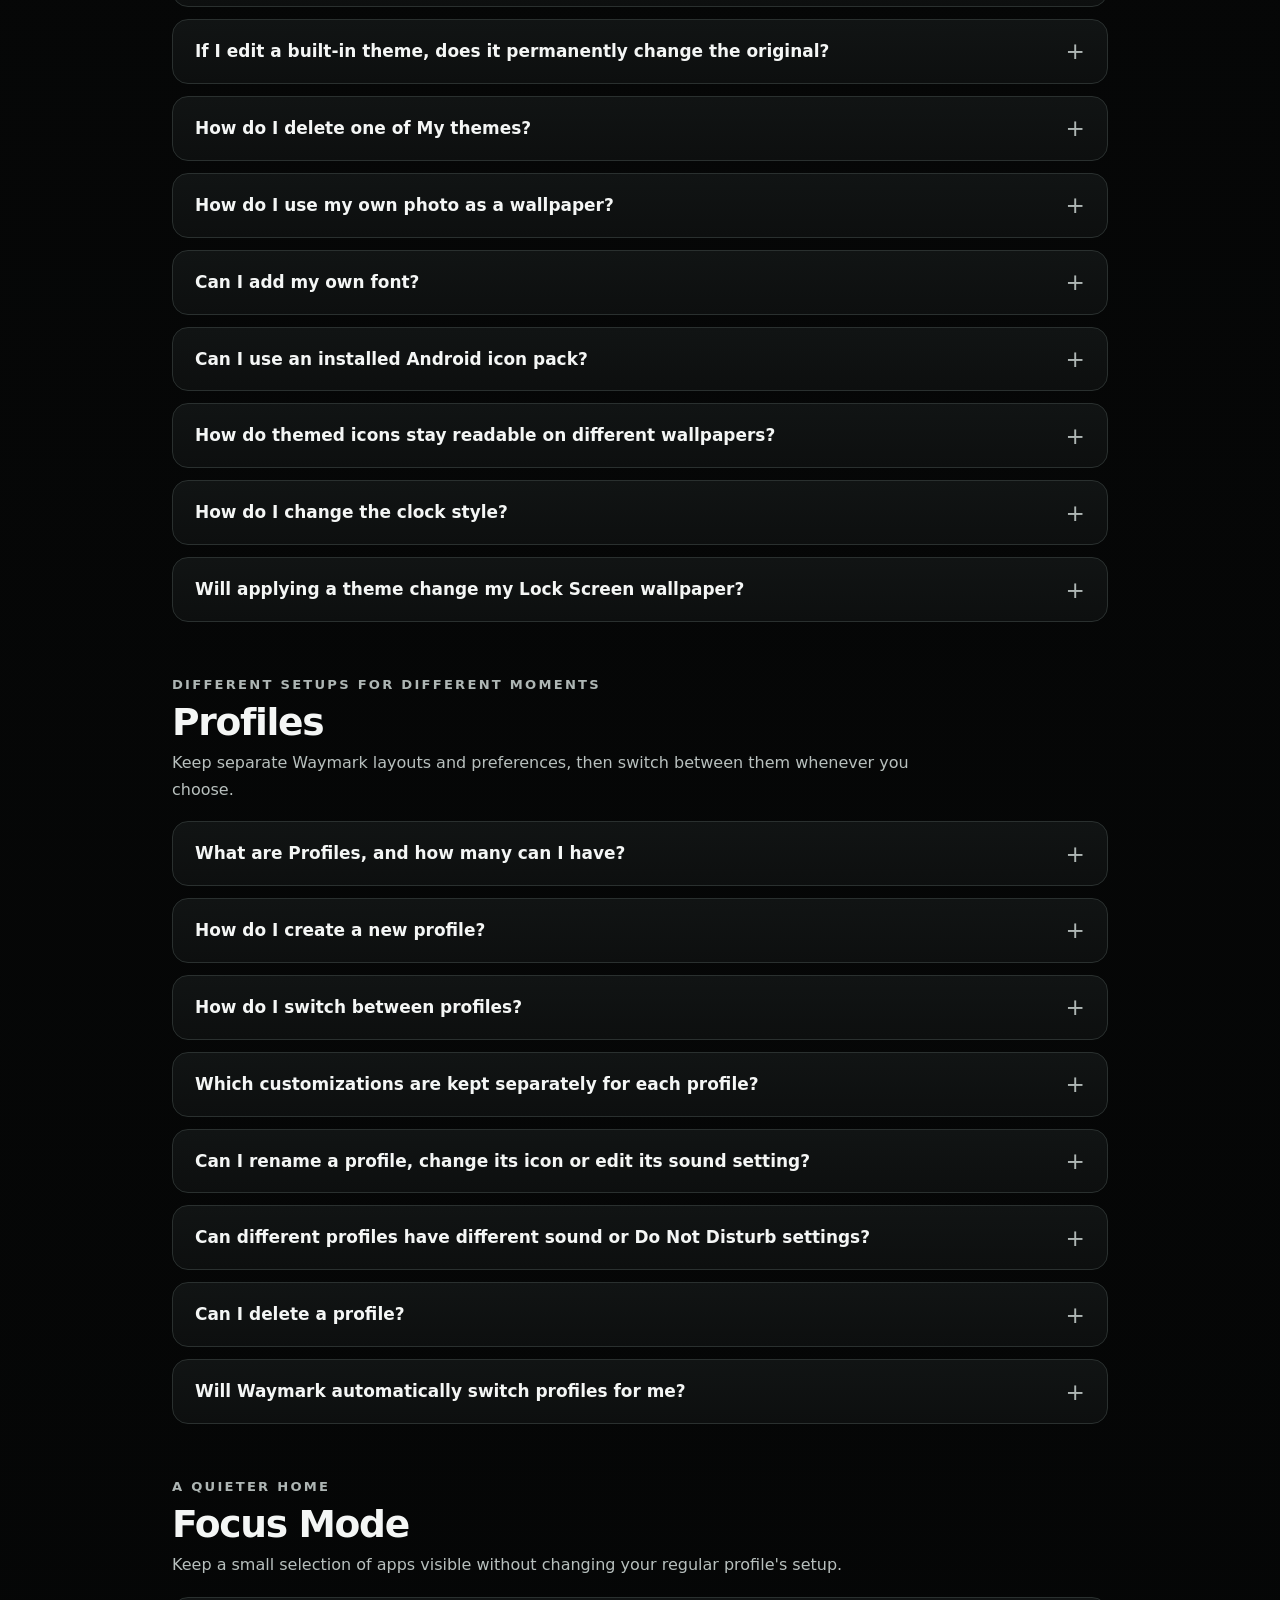
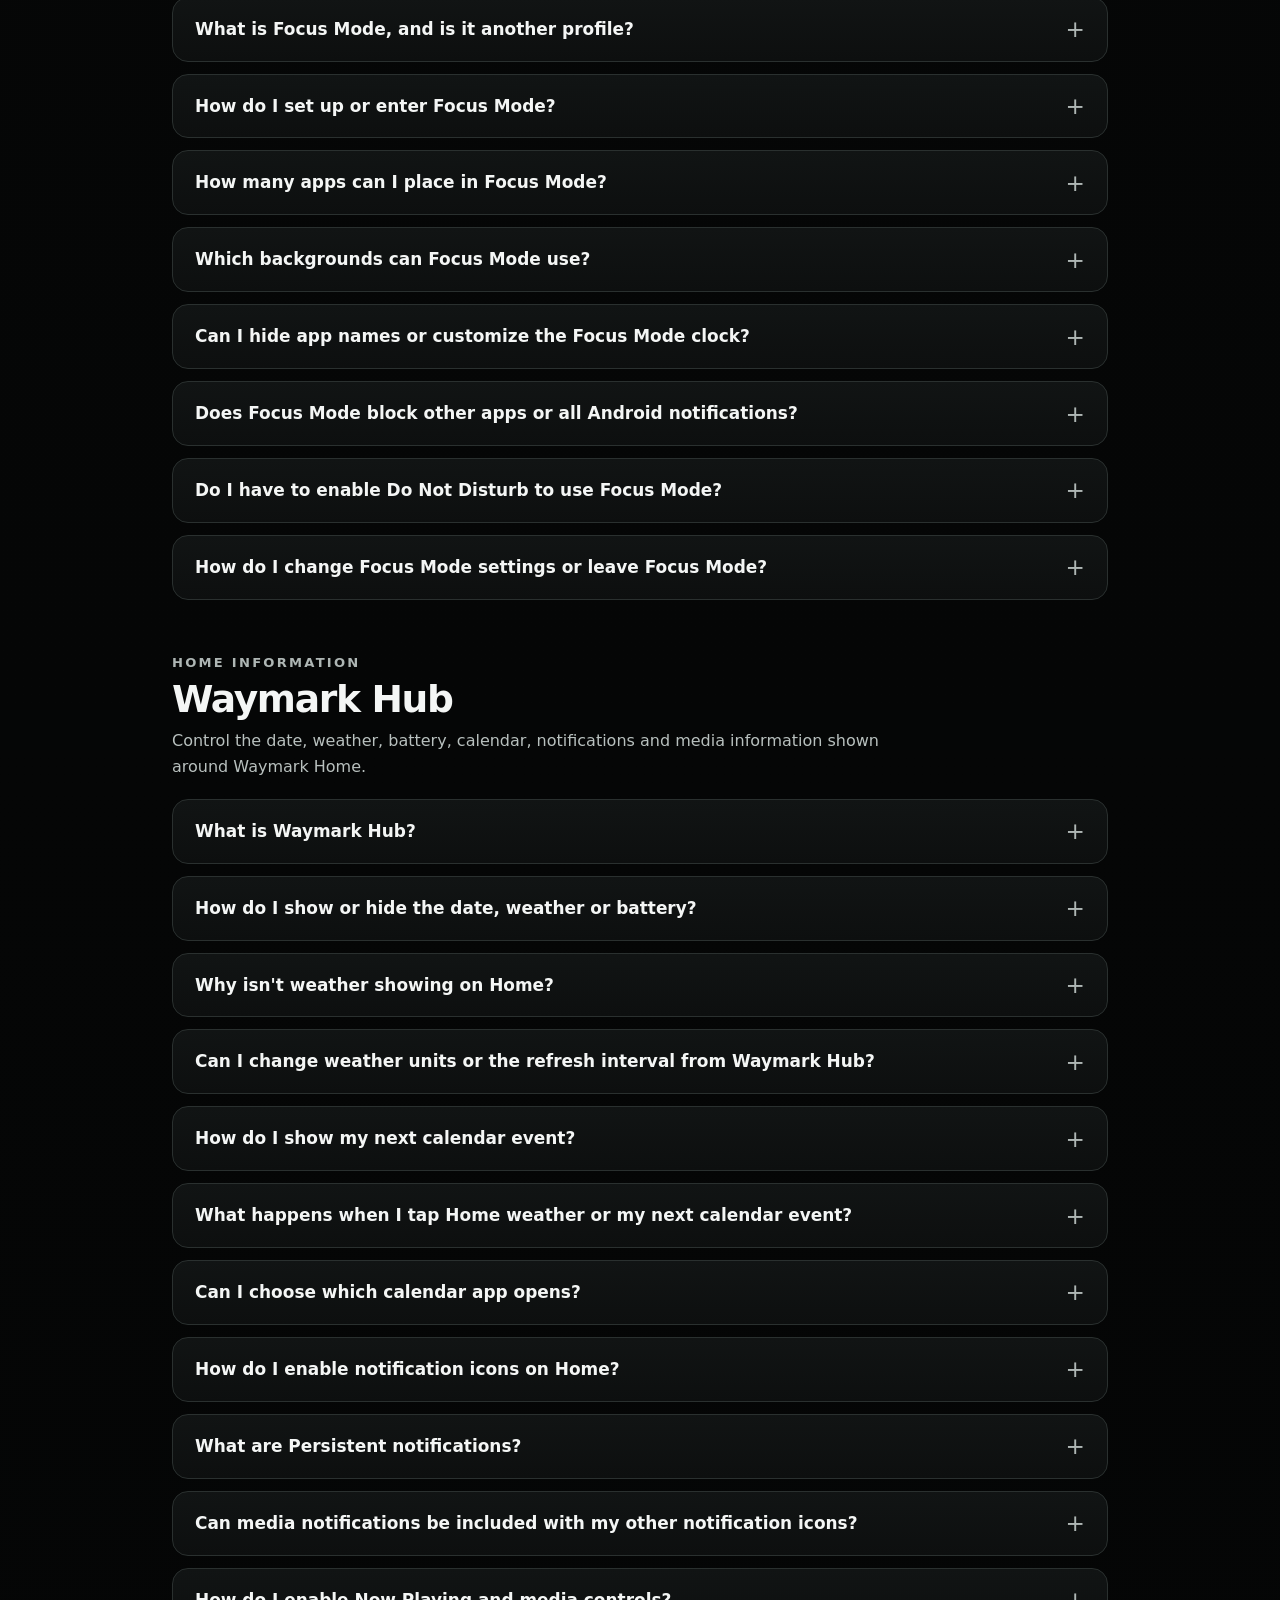
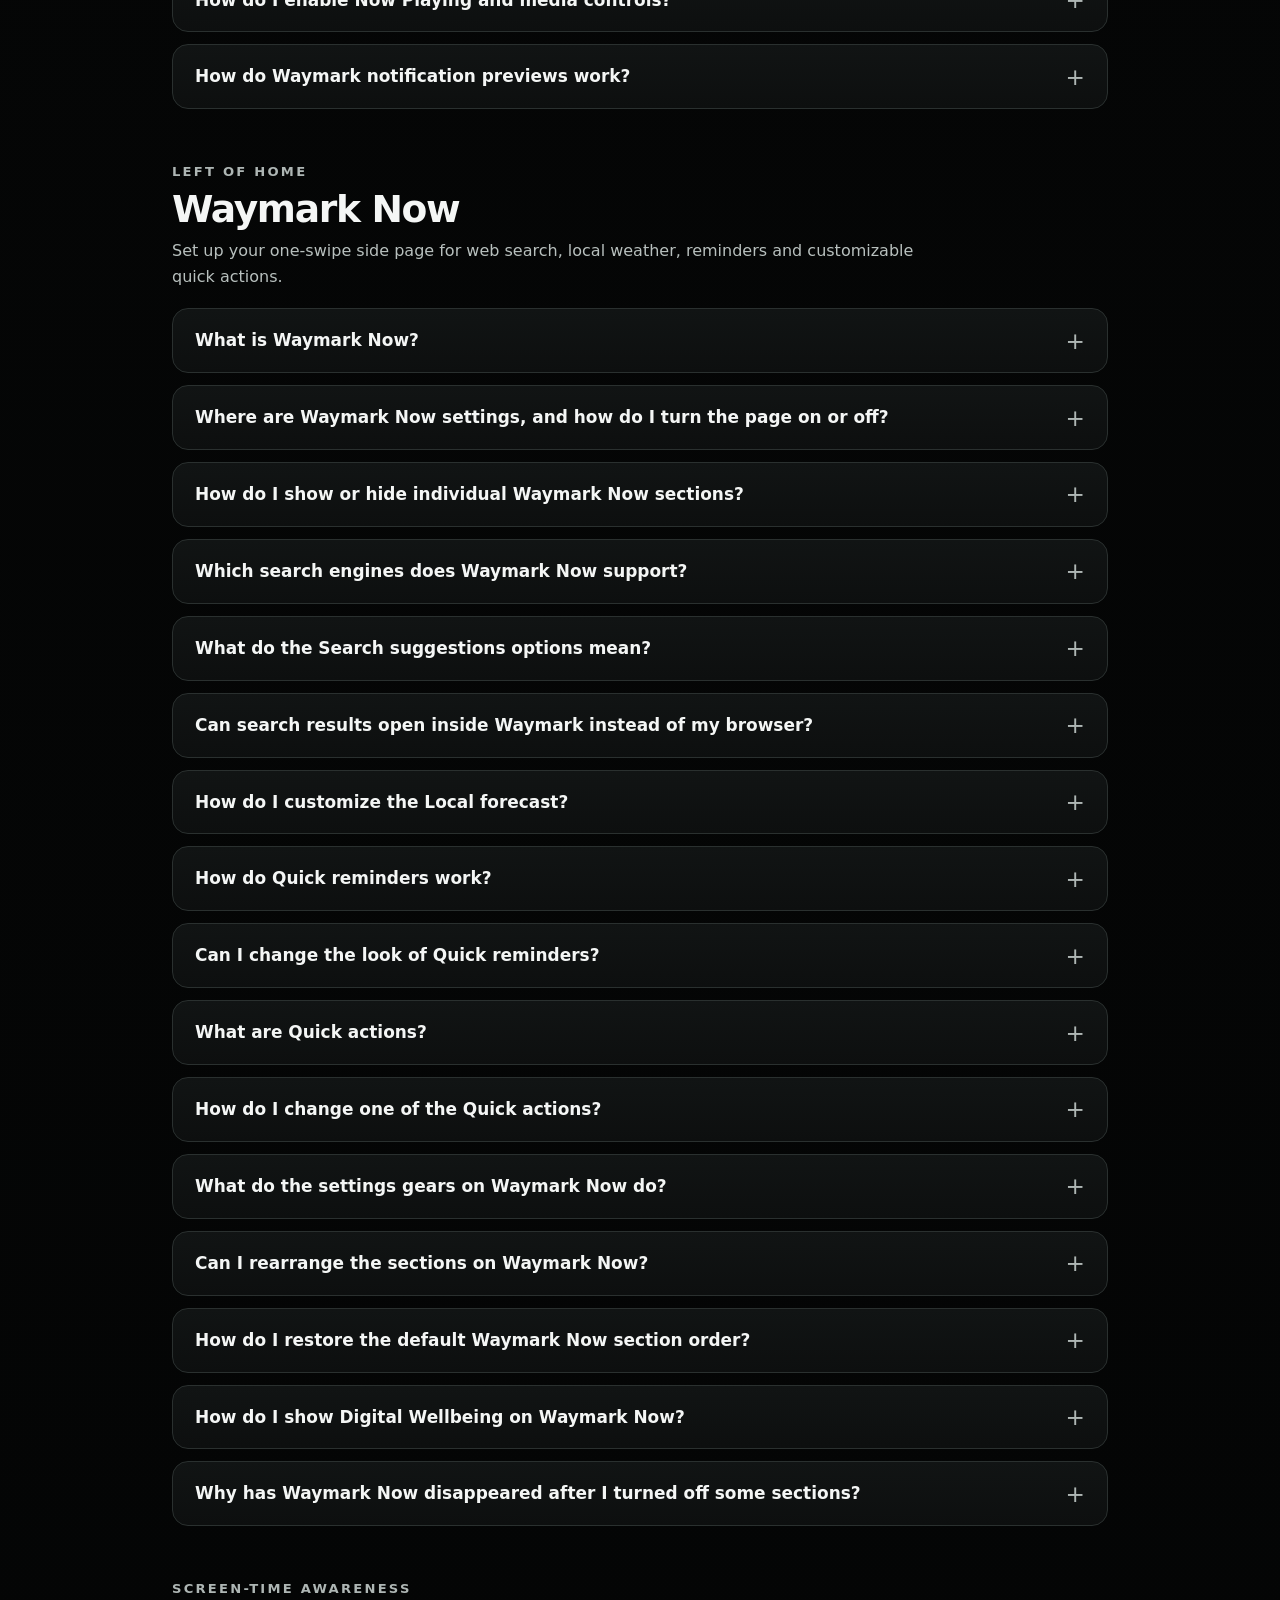
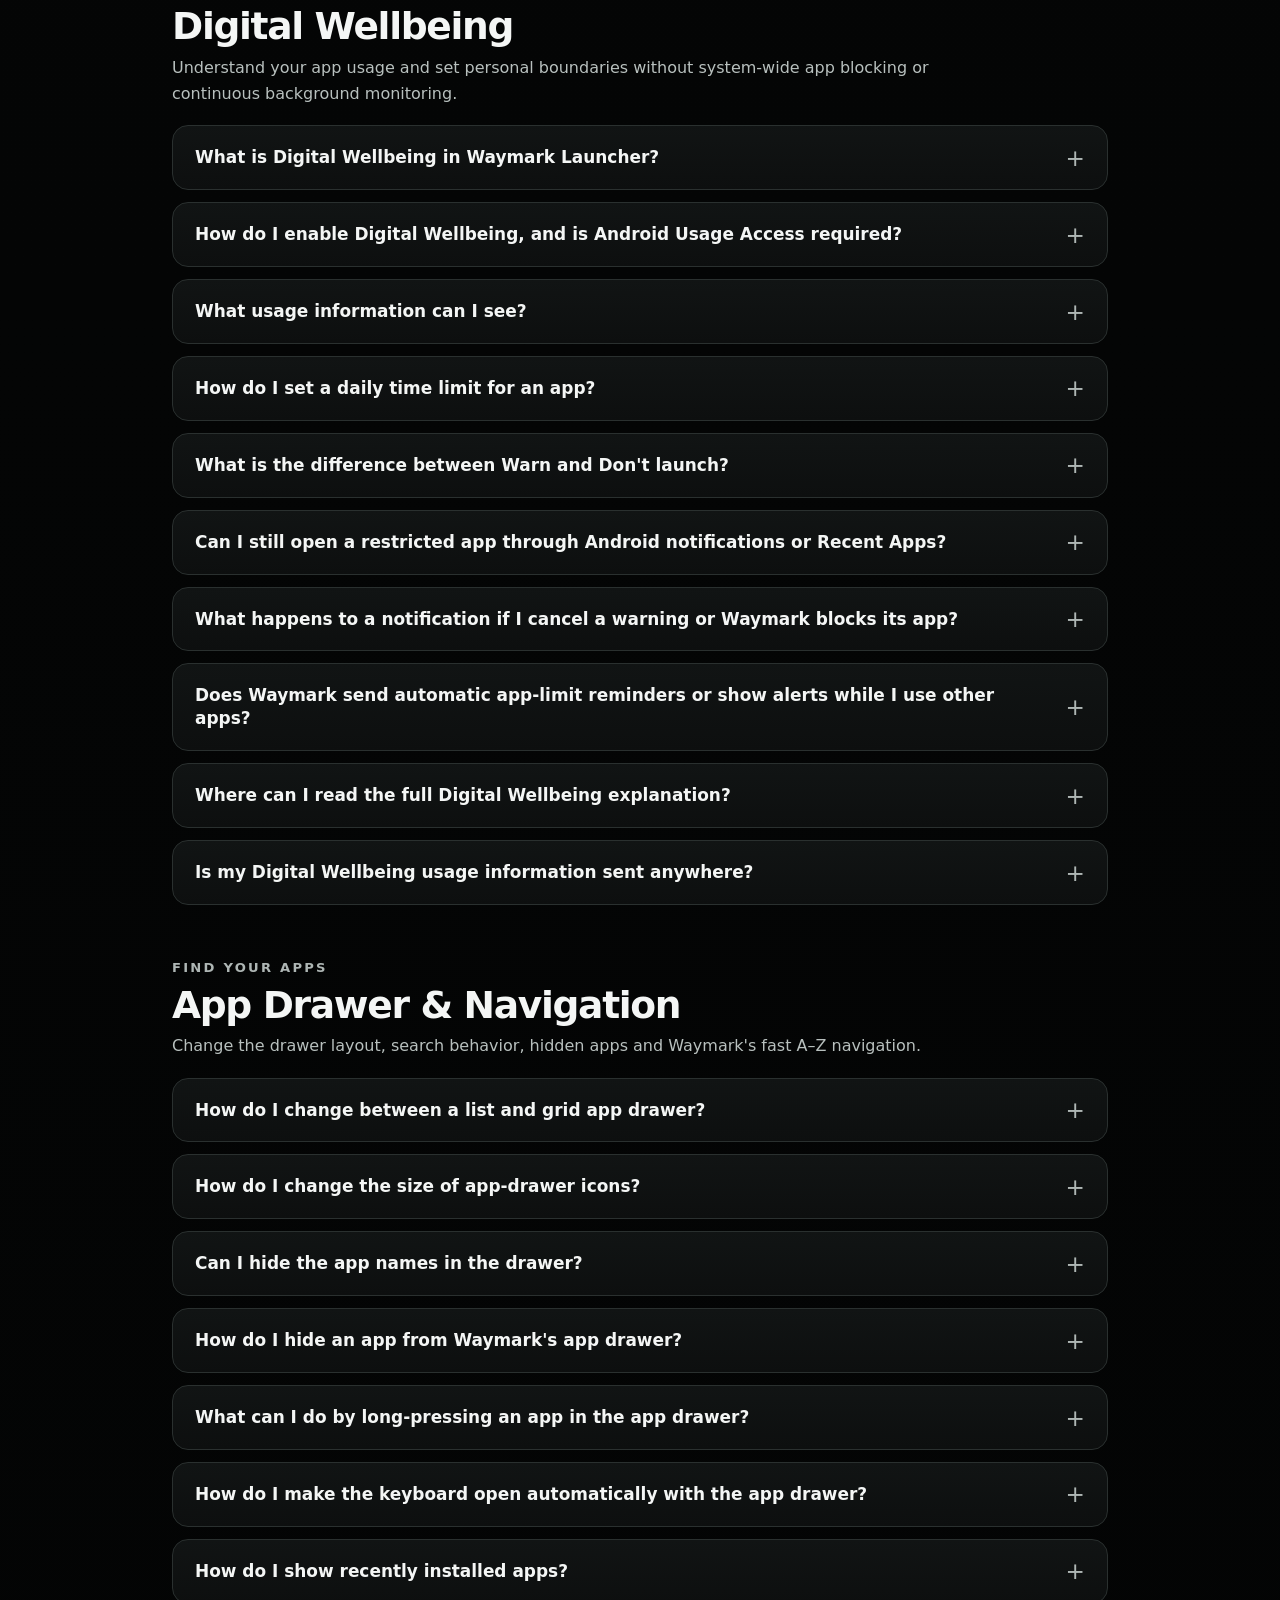
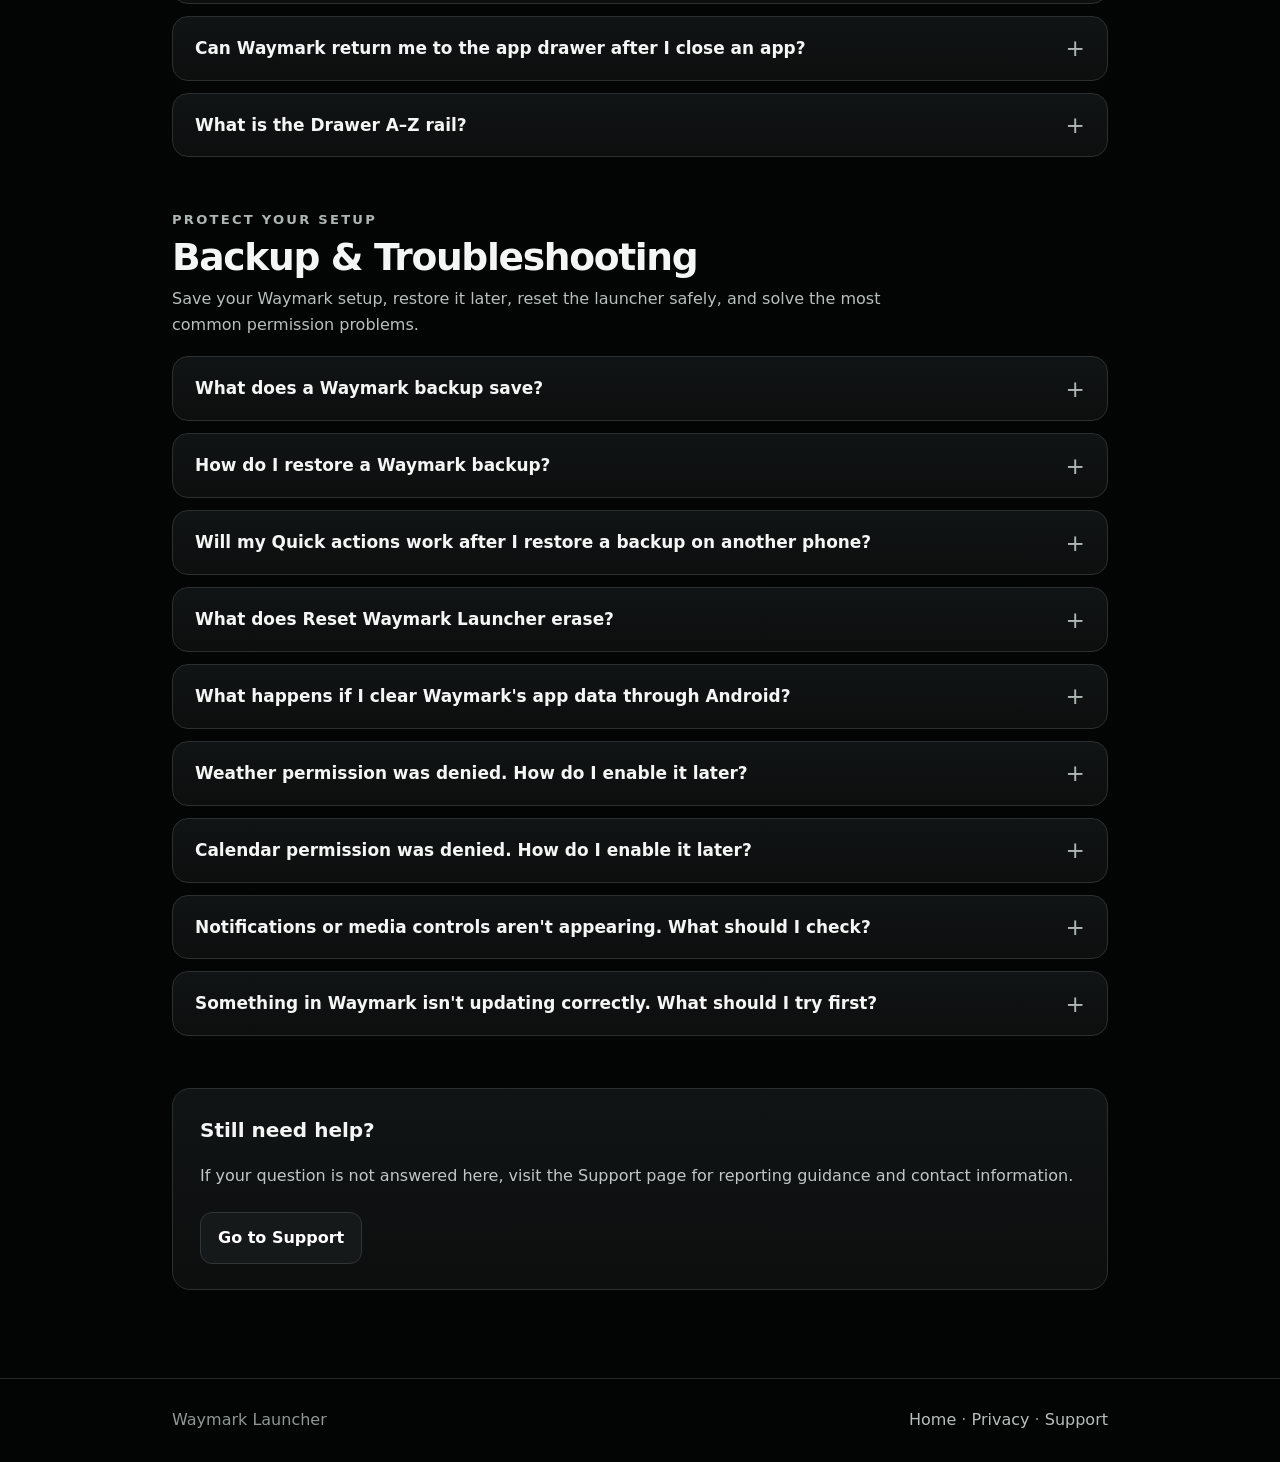
==== commit 8ba31829: "Document Profiles and Focus Mode in Waymark FAQ" ====
--- a/faq.html
+++ b/faq.html
@@ -24,12 +24,14 @@
   <main>
     <div class="eyebrow">Waymark Launcher</div>
     <h1 class="page-title">Frequently Asked Questions</h1>
-    <p class="lead">Direct answers and step-by-step paths for setting up, customizing and troubleshooting Waymark, including Waymark Now and Digital Wellbeing.</p>
+    <p class="lead">Direct answers and step-by-step paths for setting up, customizing and troubleshooting Waymark, including Profiles, Focus Mode, Waymark Now and Digital Wellbeing.</p>
 
     <nav class="faq-jump-nav" aria-label="FAQ sections">
       <a href="#getting-started">Getting Started &amp; Home</a>
       <a href="#settings">Settings</a>
       <a href="#themes">Themes</a>
+      <a href="#profiles">Profiles</a>
+      <a href="#focus-mode">Focus Mode</a>
       <a href="#waymark-hub">Waymark Hub</a>
       <a href="#waymark-now">Waymark Now</a>
       <a href="#digital-wellbeing">Digital Wellbeing</a>
@@ -49,7 +51,7 @@
           <div class="faq-answer">
             <p>Tap the <strong>Waymark button</strong> on Home to open the main menu. The destinations are grouped for easier navigation:</p>
             <p><strong>Home &amp; navigation:</strong> Home apps, Home settings, and Waymark Hub.<br>
-            <strong>Features &amp; appearance:</strong> Waymark Now and Themes.<br>
+            <strong>Features &amp; appearance:</strong> Waymark Now, Profiles and Themes.<br>
             <strong>More:</strong> Settings, Digital Wellbeing, and About Waymark Launcher.</p>
             <p>Digital Wellbeing is optional; the rest of Waymark works without granting Android Usage Access.</p>
           </div>
@@ -362,6 +364,160 @@
       </div>
     </section>
 
+
+    <section class="faq-section" id="profiles">
+      <div class="faq-section-heading">
+        <div class="eyebrow">Different setups for different moments</div>
+        <h2>Profiles</h2>
+        <p>Keep separate Waymark layouts and preferences, then switch between them whenever you choose.</p>
+      </div>
+      <div class="faq-list">
+        <details class="faq-item">
+          <summary>What are Profiles, and how many can I have?</summary>
+          <div class="faq-answer">
+            <p>Profiles let you keep up to <strong>three separate Waymark setups</strong> on the same device. Your original Home profile counts toward the three. Each profile can have its own Home apps and folders, theme, wallpaper, app drawer, Waymark Now arrangement and other customizations.</p>
+            <p><strong>Focus Mode is separate</strong> and does not take one of your three profile slots.</p>
+            <p class="faq-path"><strong>Path:</strong> Waymark button → Profiles</p>
+          </div>
+        </details>
+
+        <details class="faq-item">
+          <summary>How do I create a new profile?</summary>
+          <div class="faq-answer">
+            <p>Open <strong>Profiles</strong>, choose <strong>Create a profile</strong>, enter a name and select an icon. Then choose <strong>Start Fresh</strong> for a new default Waymark setup or <strong>Duplicate Setup</strong> to copy one of your existing profiles. You can choose a sound preference before creating it.</p>
+            <p>After you tap <strong>Create and switch</strong>, Waymark activates the new profile so you can customize it. A fresh profile enables Home Weather and the next calendar event by default when the corresponding Android permissions are already available.</p>
+            <p class="faq-path"><strong>Path:</strong> Waymark button → Profiles → Create a profile</p>
+          </div>
+        </details>
+
+        <details class="faq-item">
+          <summary>How do I switch between profiles?</summary>
+          <div class="faq-answer">
+            <p>Open <strong>Profiles</strong> and tap <strong>Switch</strong> beside the profile you want. For faster access, <strong>long-press the Waymark button on Home</strong> to open the quick profile-switch menu. Waymark uses a brief visual wash during a profile switch.</p>
+            <p>The currently selected profile appears first in the Profiles screen and has a green <strong>Active</strong> indicator. Switching is manual; your phone does not change profiles according to time or location.</p>
+            <p class="faq-path"><strong>Main path:</strong> Waymark button → Profiles → Switch</p>
+            <p class="faq-path"><strong>Quick way:</strong> Home → long-press the Waymark button</p>
+          </div>
+        </details>
+
+        <details class="faq-item">
+          <summary>Which customizations are kept separately for each profile?</summary>
+          <div class="faq-answer">
+            <p>Each profile preserves its own Home layout, apps, folders, app drawer preferences, hidden apps, themes and wallpaper, Waymark Now configuration, and supported launcher settings. Changes made in one profile do not overwrite the saved setup of another.</p>
+            <p>Android permissions still belong to the app on your device, not to an individual profile. Digital Wellbeing usage history and app-limit accounting are not reset when you switch profiles.</p>
+          </div>
+        </details>
+
+        <details class="faq-item">
+          <summary>Can I rename a profile, change its icon or edit its sound setting?</summary>
+          <div class="faq-answer">
+            <p>Yes. Tap <strong>Edit</strong> on a profile card to change its name, choose another profile icon and set its sound preference. To change that profile's Home apps, themes or other launcher preferences, switch to the profile first and use the normal Waymark controls.</p>
+            <p class="faq-path"><strong>Path:</strong> Waymark button → Profiles → Edit</p>
+          </div>
+        </details>
+
+        <details class="faq-item">
+          <summary>Can different profiles have different sound or Do Not Disturb settings?</summary>
+          <div class="faq-answer">
+            <p>Yes. Each profile offers <strong>Leave unchanged</strong>, <strong>Sound on</strong>, <strong>Vibrate</strong>, <strong>Silent</strong> or <strong>Do Not Disturb</strong>. The selected preference is applied when you activate that profile. <strong>Leave unchanged</strong> preserves the phone's current sound setting.</p>
+            <p>Android may require Notification Policy / Do Not Disturb access for some sound changes. Waymark provides a <strong>Grant Do Not Disturb access</strong> option when needed; Android controls the permission and any notification exceptions.</p>
+            <p class="faq-path"><strong>Path:</strong> Waymark button → Profiles → Edit → Sound when this profile is activated</p>
+          </div>
+        </details>
+
+        <details class="faq-item">
+          <summary>Can I delete a profile?</summary>
+          <div class="faq-answer">
+            <p>You can delete an <strong>inactive secondary profile</strong> from the Profiles screen. The original Home profile is protected, and you cannot delete the profile that is currently active. Switch to another profile before deleting a secondary one.</p>
+            <p>Deleting a profile removes its saved Waymark setup, not the Android apps installed on your phone. Make a Waymark backup if you want to preserve your personalized configurations.</p>
+            <p class="faq-path"><strong>Path:</strong> Waymark button → Profiles → choose an inactive secondary profile → Delete</p>
+          </div>
+        </details>
+
+        <details class="faq-item">
+          <summary>Will Waymark automatically switch profiles for me?</summary>
+          <div class="faq-answer">
+            <p>No. Profiles change <strong>only when you select one</strong>. Waymark does not automatically switch them by schedule, location or app activity.</p>
+          </div>
+        </details>
+      </div>
+    </section>
+
+    <section class="faq-section" id="focus-mode">
+      <div class="faq-section-heading">
+        <div class="eyebrow">A quieter Home</div>
+        <h2>Focus Mode</h2>
+        <p>Keep a small selection of apps visible without changing your regular profile's setup.</p>
+      </div>
+      <div class="faq-list">
+        <details class="faq-item">
+          <summary>What is Focus Mode, and is it another profile?</summary>
+          <div class="faq-answer">
+            <p><strong>Focus Mode</strong> is a simplified Waymark Home that shows the clock, battery and the apps you select. Waymark Now and Waymark's Home notification features are hidden while it is active.</p>
+            <p>It is a separate temporary mode, <strong>not a fourth saved profile</strong> and not one of your three regular profile slots. Exiting returns you to a regular profile.</p>
+          </div>
+        </details>
+
+        <details class="faq-item">
+          <summary>How do I set up or enter Focus Mode?</summary>
+          <div class="faq-answer">
+            <p>Open <strong>Profiles</strong>, find the <strong>Focus Mode</strong> section, and tap <strong>Set up</strong> or <strong>Edit</strong>. Choose your background, optional Do Not Disturb setting, whether to display app names, and the apps to keep on Focus Home. Once configured, choose <strong>Enter Focus Mode</strong>.</p>
+            <p>You can also access Focus Mode from the quick profile-switch menu opened by long-pressing the Waymark button on regular Home.</p>
+            <p class="faq-path"><strong>Path:</strong> Waymark button → Profiles → Focus Mode → Set up / Edit → Enter Focus Mode</p>
+          </div>
+        </details>
+
+        <details class="faq-item">
+          <summary>How many apps can I place in Focus Mode?</summary>
+          <div class="faq-answer">
+            <p>Choose <strong>one to four apps</strong>. At least one app must be selected before you enter Focus Mode. Unused slots are not shown, so a two-app setup displays only those two apps. Open Focus Mode Settings to add, remove or replace your selections.</p>
+          </div>
+        </details>
+
+        <details class="faq-item">
+          <summary>Which backgrounds can Focus Mode use?</summary>
+          <div class="faq-answer">
+            <p>Choose from the three muted gradients — <strong>Slate, Plum or Teal</strong> — or use your own wallpaper image. Focus Mode temporarily matches Android's Home wallpaper to your selected background, including during Android's Recents view.</p>
+            <p>When you leave Focus Mode, Waymark restores the regular profile's wallpaper. Your normal profile's theme and wallpaper settings are kept separately.</p>
+            <p class="faq-path"><strong>Path:</strong> Waymark button → Profiles → Focus Mode → Set up / Edit → Choose a background</p>
+          </div>
+        </details>
+
+        <details class="faq-item">
+          <summary>Can I hide app names or customize the Focus Mode clock?</summary>
+          <div class="faq-answer">
+            <p>Use <strong>Display app names</strong> to show or hide labels for the selected apps. Their icons adjust to the Focus Mode appearance. The clock uses Waymark's <strong>standard default clock style</strong> rather than inheriting the decorative clock style from your regular profile's theme.</p>
+            <p class="faq-path"><strong>Path:</strong> Waymark button → Profiles → Focus Mode → Set up / Edit → Display app names</p>
+          </div>
+        </details>
+
+        <details class="faq-item">
+          <summary>Does Focus Mode block other apps or all Android notifications?</summary>
+          <div class="faq-answer">
+            <p>No. Focus Mode simplifies <strong>Waymark's Home screen</strong>; it is not a system-wide app blocker. The regular Home shortcuts, Waymark Now and Waymark Home notification features are not shown, but other apps are not uninstalled or disabled.</p>
+            <p>If you want Android to silence interruptions as well, enable Focus Mode's optional <strong>Do Not Disturb</strong> setting. Android may still allow exceptions according to your device settings.</p>
+          </div>
+        </details>
+
+        <details class="faq-item">
+          <summary>Do I have to enable Do Not Disturb to use Focus Mode?</summary>
+          <div class="faq-answer">
+            <p>No. <strong>Do Not Disturb is optional.</strong> You can use Focus Mode's simplified Home without giving Waymark notification-policy access. If you enable the option, Android may ask you to allow Waymark to control Do Not Disturb.</p>
+            <p class="faq-path"><strong>Path:</strong> Waymark button → Profiles → Focus Mode → Set up / Edit → Do Not Disturb</p>
+          </div>
+        </details>
+
+        <details class="faq-item">
+          <summary>How do I change Focus Mode settings or leave Focus Mode?</summary>
+          <div class="faq-answer">
+            <p>While Focus Mode is active, tap the <strong>Waymark button</strong> to open the profile menu. Choose <strong>Settings</strong> to edit Focus Mode, <strong>Exit</strong> to return to the regular profile, or select another profile to switch to it.</p>
+            <p>Simply opening and closing Focus Mode Settings without changing the background does not trigger another profile-switch wash. Your regular profiles remain available and unchanged.</p>
+            <p class="faq-path"><strong>Path:</strong> Focus Mode Home → Waymark button → Settings / Exit / choose a profile</p>
+          </div>
+        </details>
+      </div>
+    </section>
+
     <section class="faq-section" id="waymark-hub">
       <div class="faq-section-heading">
         <div class="eyebrow">Home information</div>
@@ -815,7 +971,8 @@
         <details class="faq-item">
           <summary>What does a Waymark backup save?</summary>
           <div class="faq-answer">
-            <p>A Waymark backup saves your <strong>Home layout, folders, themes, settings, imported wallpapers and imported fonts</strong>. It also includes your <strong>Waymark Now</strong> setup, including which sections are enabled and their custom order.</p>
+            <p>A Waymark backup saves your <strong>Home layout, folders, themes, settings, imported wallpapers and imported fonts</strong>. It includes your <strong>Profiles</strong>, their individual configurations and sound preferences, plus your saved <strong>Focus Mode</strong> setup (selected apps, background, app-label preference and optional Do Not Disturb preference).</p>
+            <p>It also includes your <strong>Waymark Now</strong> setup, including which sections are enabled and their custom order. The temporary state of actively being in Focus Mode is not treated as another saved profile.</p>
             <p>Backups also retain your <strong>Digital Wellbeing preferences</strong>, including configured daily app limits, Warn or Don't launch choices, and the optional Dismiss blocked notifications setting. Android Usage Access itself is not a transferable permission and may need to be granted again after restoring.</p>
             <p>Your <strong>Quick reminders</strong> are included, with their text, completion status and appearance preferences. Your <strong>Quick actions</strong> are included too, with their selected actions, order, custom names, icons and app-shortcut references. Only phone numbers you have chosen to assign to Quick actions are included; Waymark does not back up your entire contacts list.</p>
             <p><strong>May Contain Sensitive Information</strong></p>
@@ -828,7 +985,7 @@
         <details class="faq-item">
           <summary>How do I restore a Waymark backup?</summary>
           <div class="faq-answer">
-            <p>Choose <strong>Restore Waymark</strong> and select a previously saved Waymark backup file. Restoring replaces your current Waymark setup with the backed-up layout, themes, settings, Quick reminders and customized Quick actions, including their saved details. Waymark Now section ordering and your saved Digital Wellbeing limit preferences are restored as well.</p>
+            <p>Choose <strong>Restore Waymark</strong> and select a previously saved Waymark backup file. Restoring replaces your current Waymark setup with the backed-up profiles, their individual layouts, themes and settings, your saved Focus Mode setup, Quick reminders and customized Quick actions, including their saved details. Waymark Now section ordering and your saved Digital Wellbeing limit preferences are restored as well.</p>
             <p>If Waymark has been reset or its app data was cleared, the <strong>Welcome Back</strong> screen also offers <strong>Restore backup</strong> before starting setup again.</p>
             <p>Shortcuts to third-party apps depend on those apps and their shortcuts still being available. If an app was uninstalled or a shortcut can no longer be resolved, you may need to choose a new Quick action. Android permissions or special access may also need to be granted again, particularly when restoring on a different device.</p>
             <p class="faq-path"><strong>Settings path:</strong> Waymark button → Settings → Backup &amp; reset → Restore Waymark</p>
@@ -848,7 +1005,7 @@
         <details class="faq-item">
           <summary>What does Reset Waymark Launcher erase?</summary>
           <div class="faq-answer">
-            <p><strong>Reset Waymark Launcher</strong> removes the current Waymark setup and returns you to the first-run experience. This includes the Home layout, folders, custom themes, imported Waymark assets and settings.</p>
+            <p><strong>Reset Waymark Launcher</strong> removes the current Waymark setup and returns you to the first-run experience. This includes all saved Profiles and Focus Mode preferences, Home layouts, folders, custom themes, imported Waymark assets and settings.</p>
             <p>It also clears <strong>Quick reminders</strong>, including their text and completion status, and removes your customized <strong>Quick actions</strong>, such as selected app shortcuts and call or text contact assignments. Waymark Now section visibility and order return to their defaults. Saved <strong>Digital Wellbeing app limits and preferences</strong> are reset too.</p>
             <p><strong>Create a backup before resetting</strong> if you might want to restore your setup later. Resetting Waymark does not uninstall your Android apps or delete the contacts stored in your phone.</p>
             <p class="faq-path"><strong>Path:</strong> Waymark button → Settings → Backup &amp; reset → Reset Waymark Launcher</p>
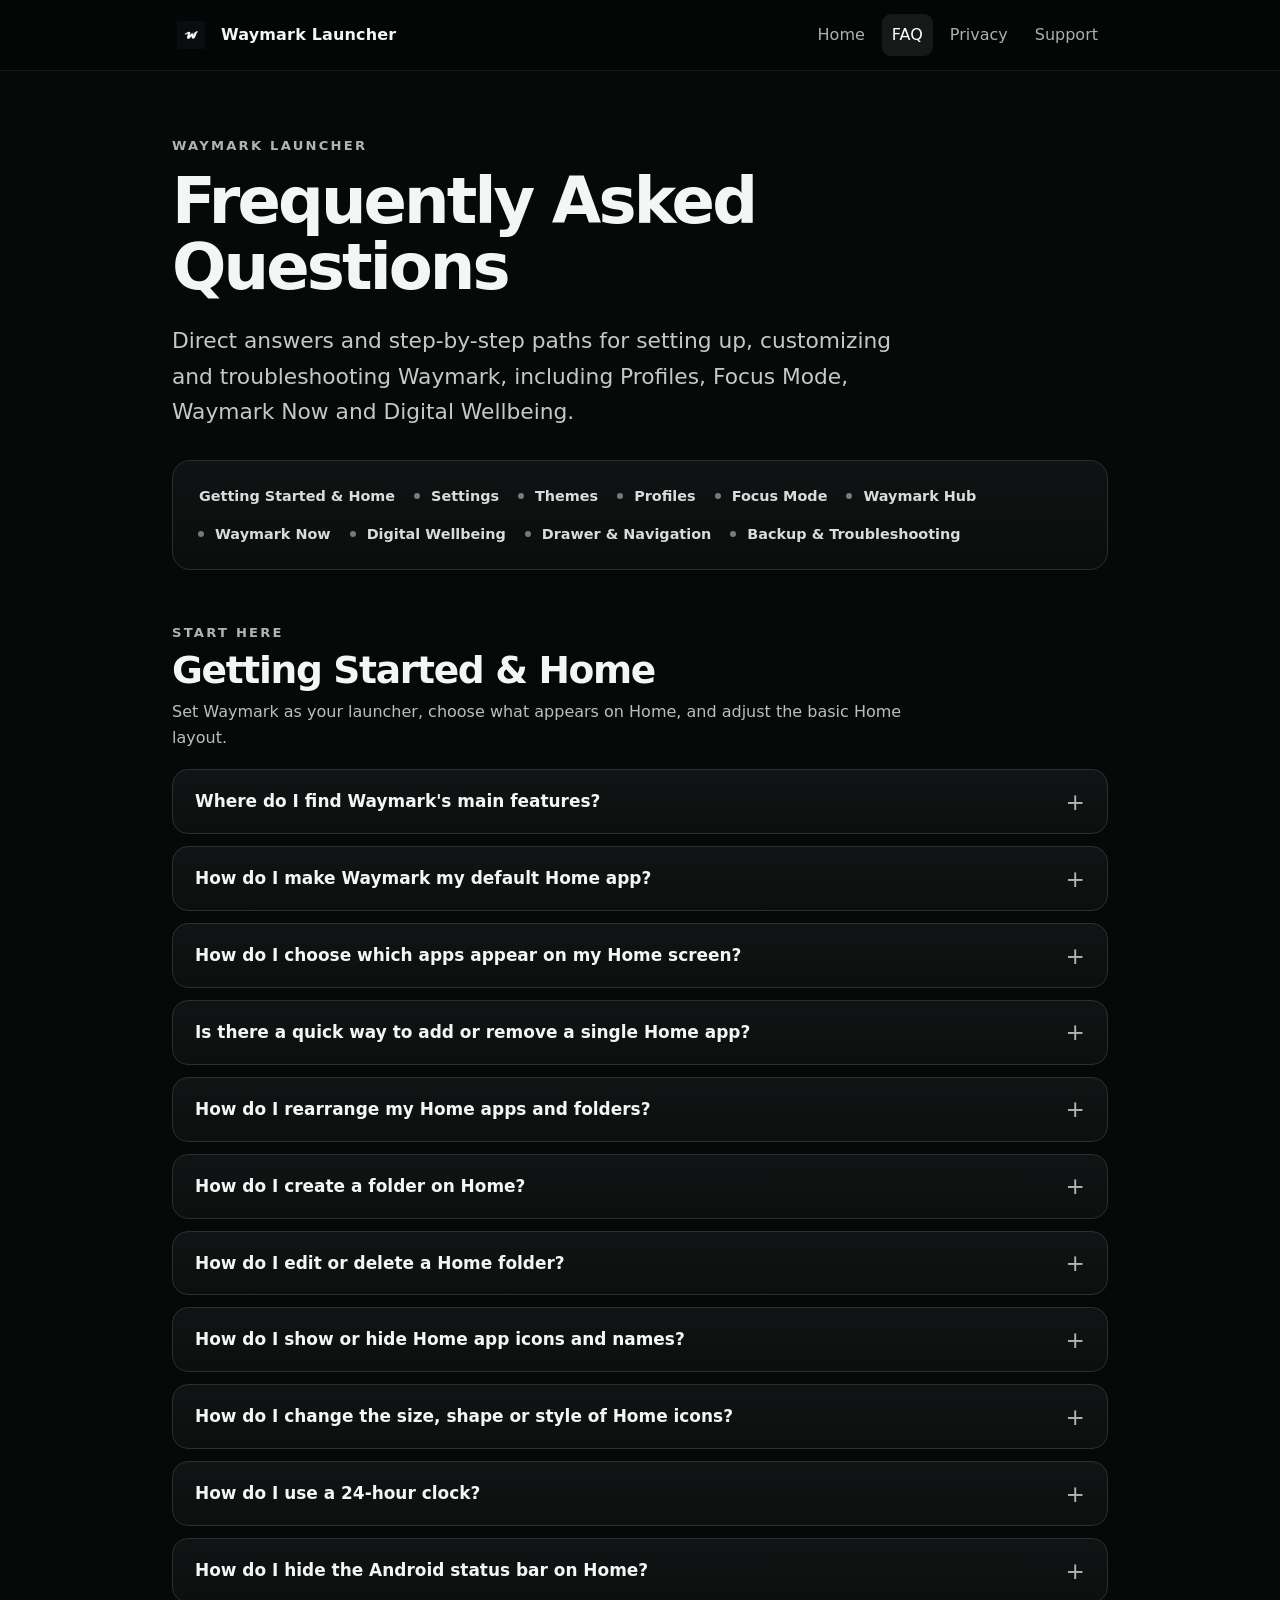
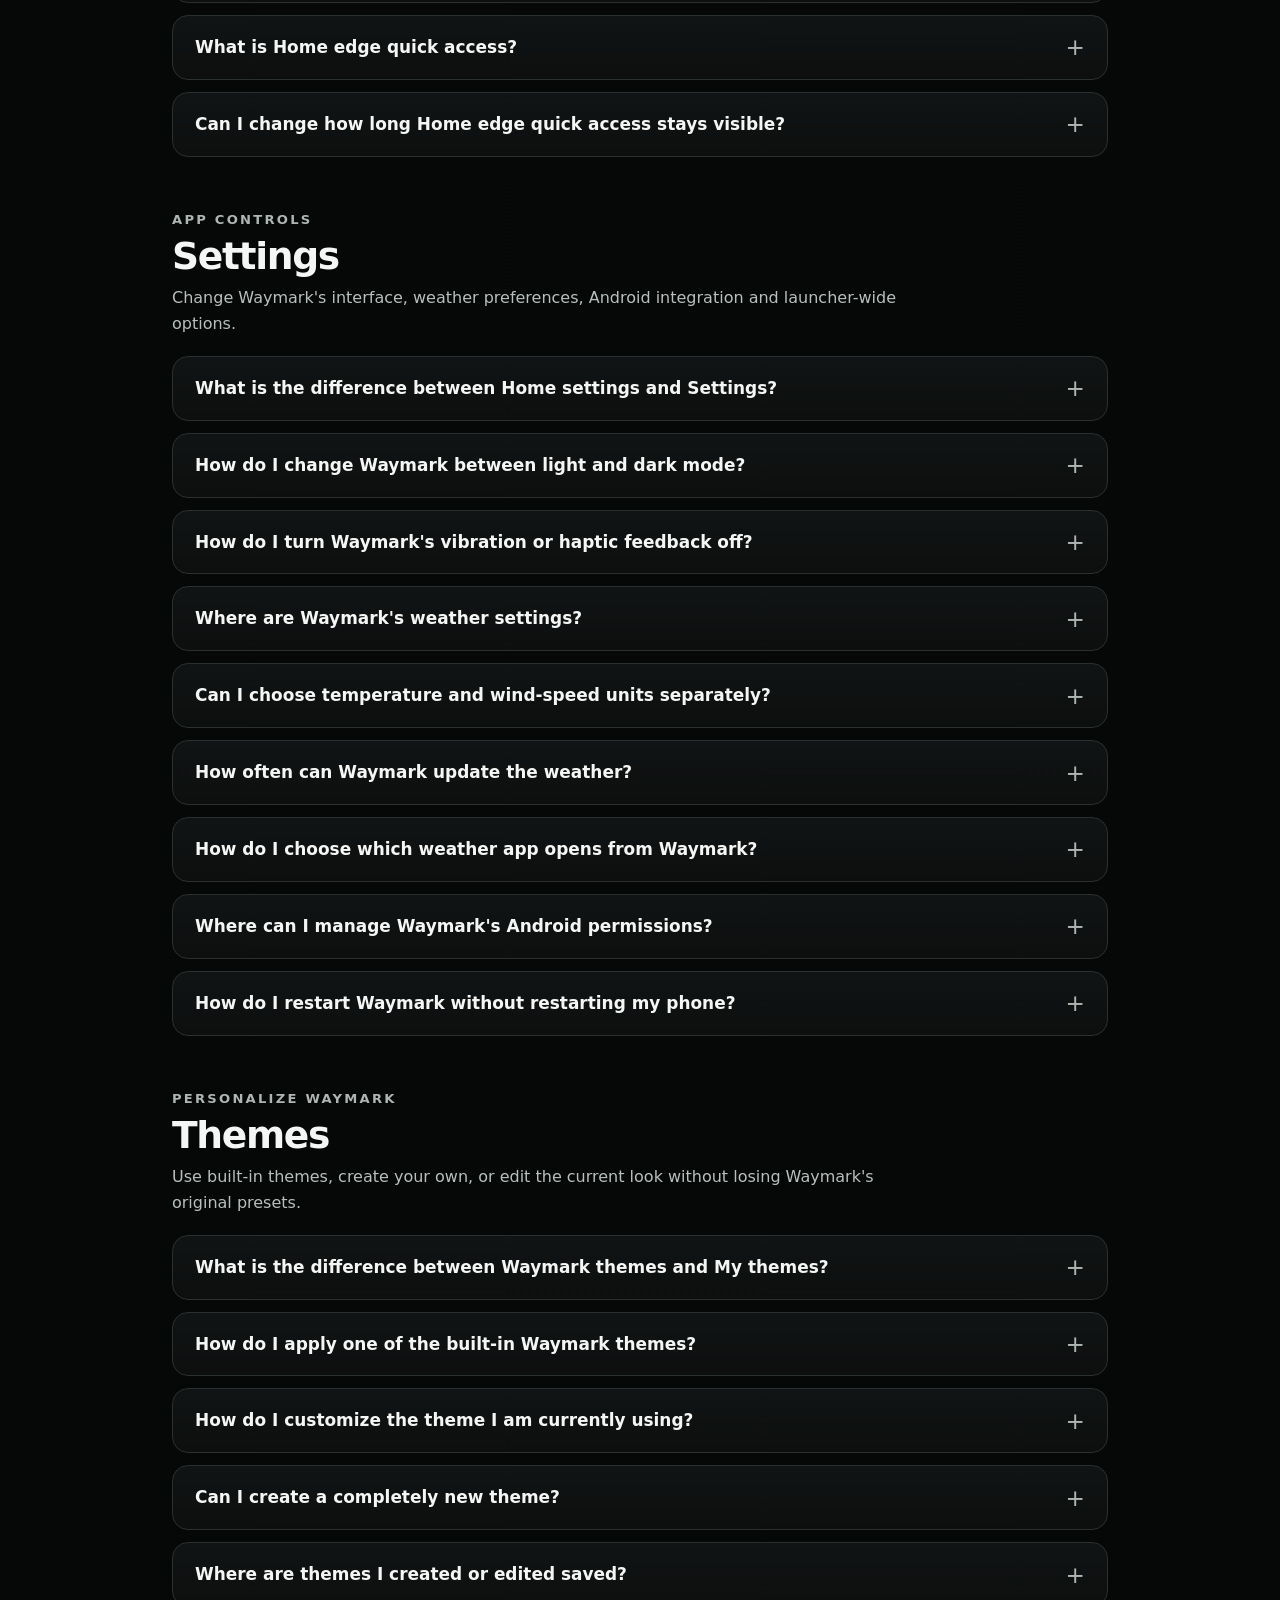
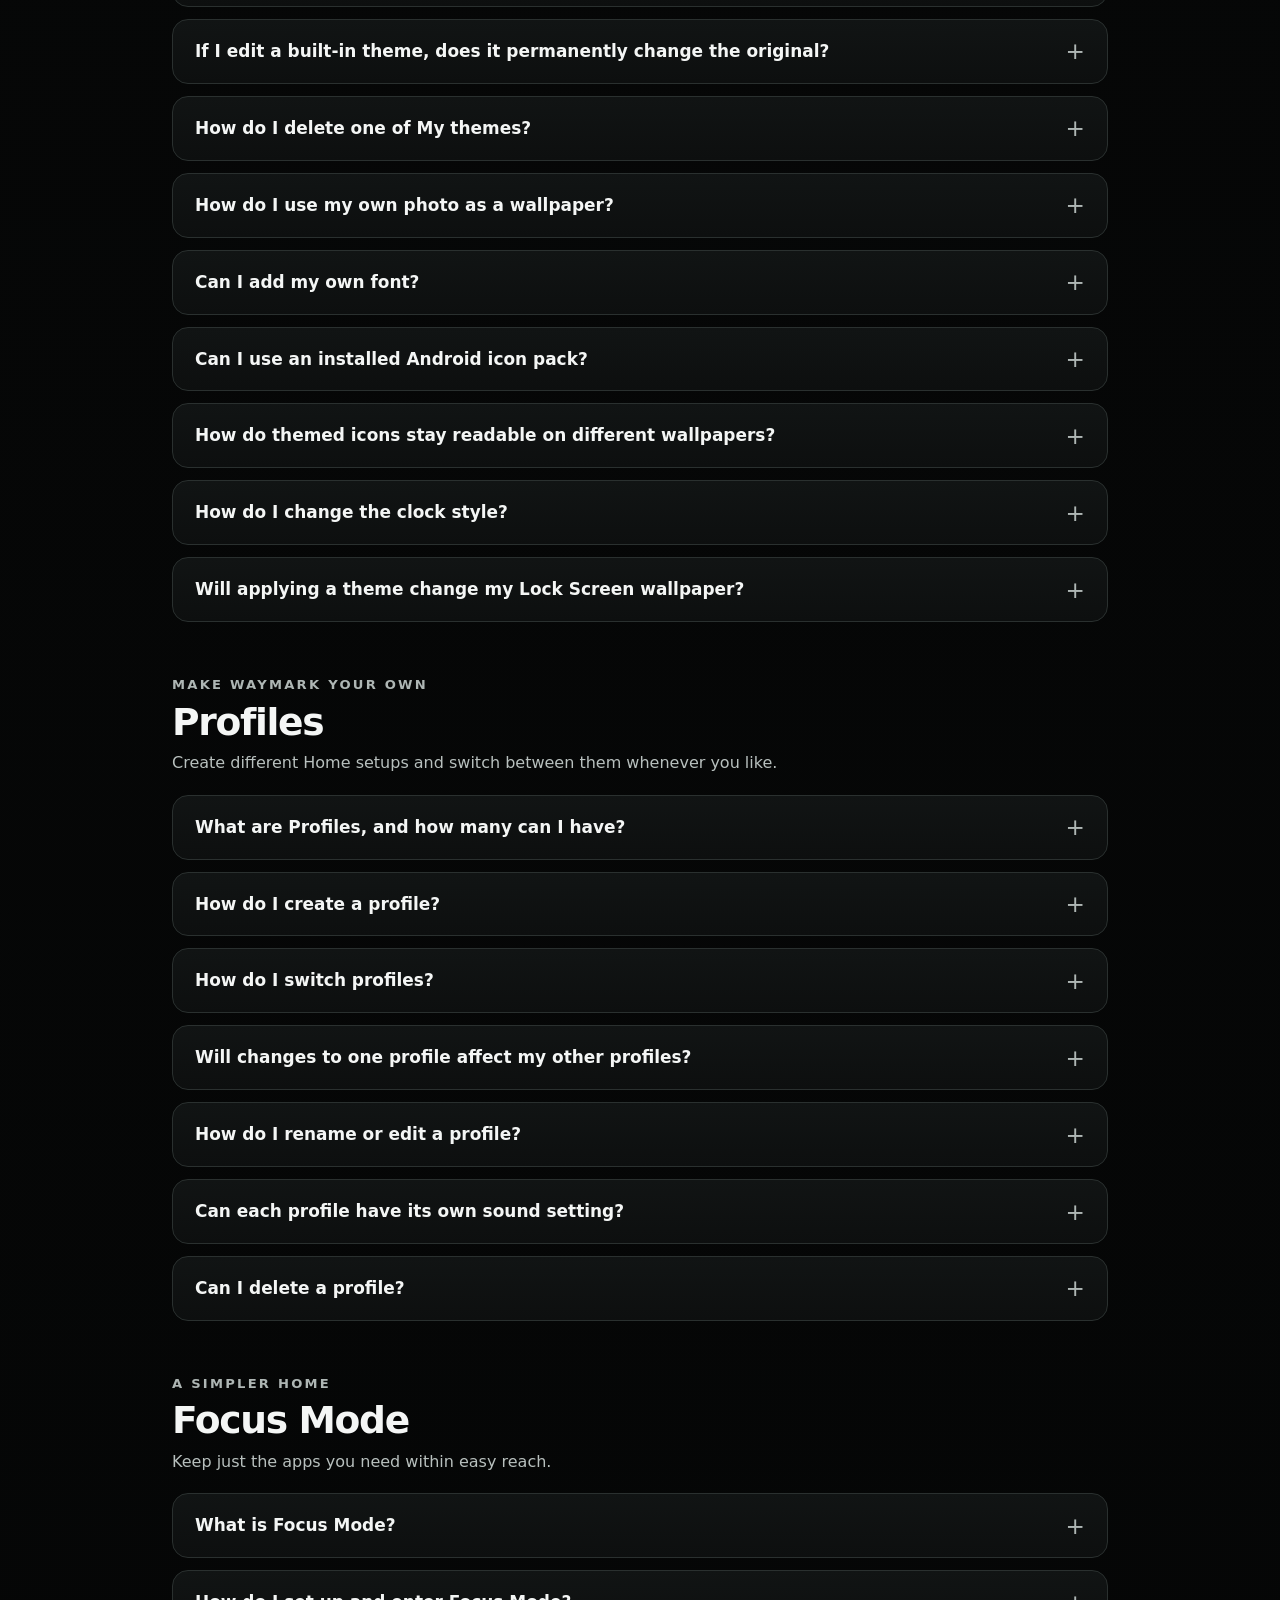
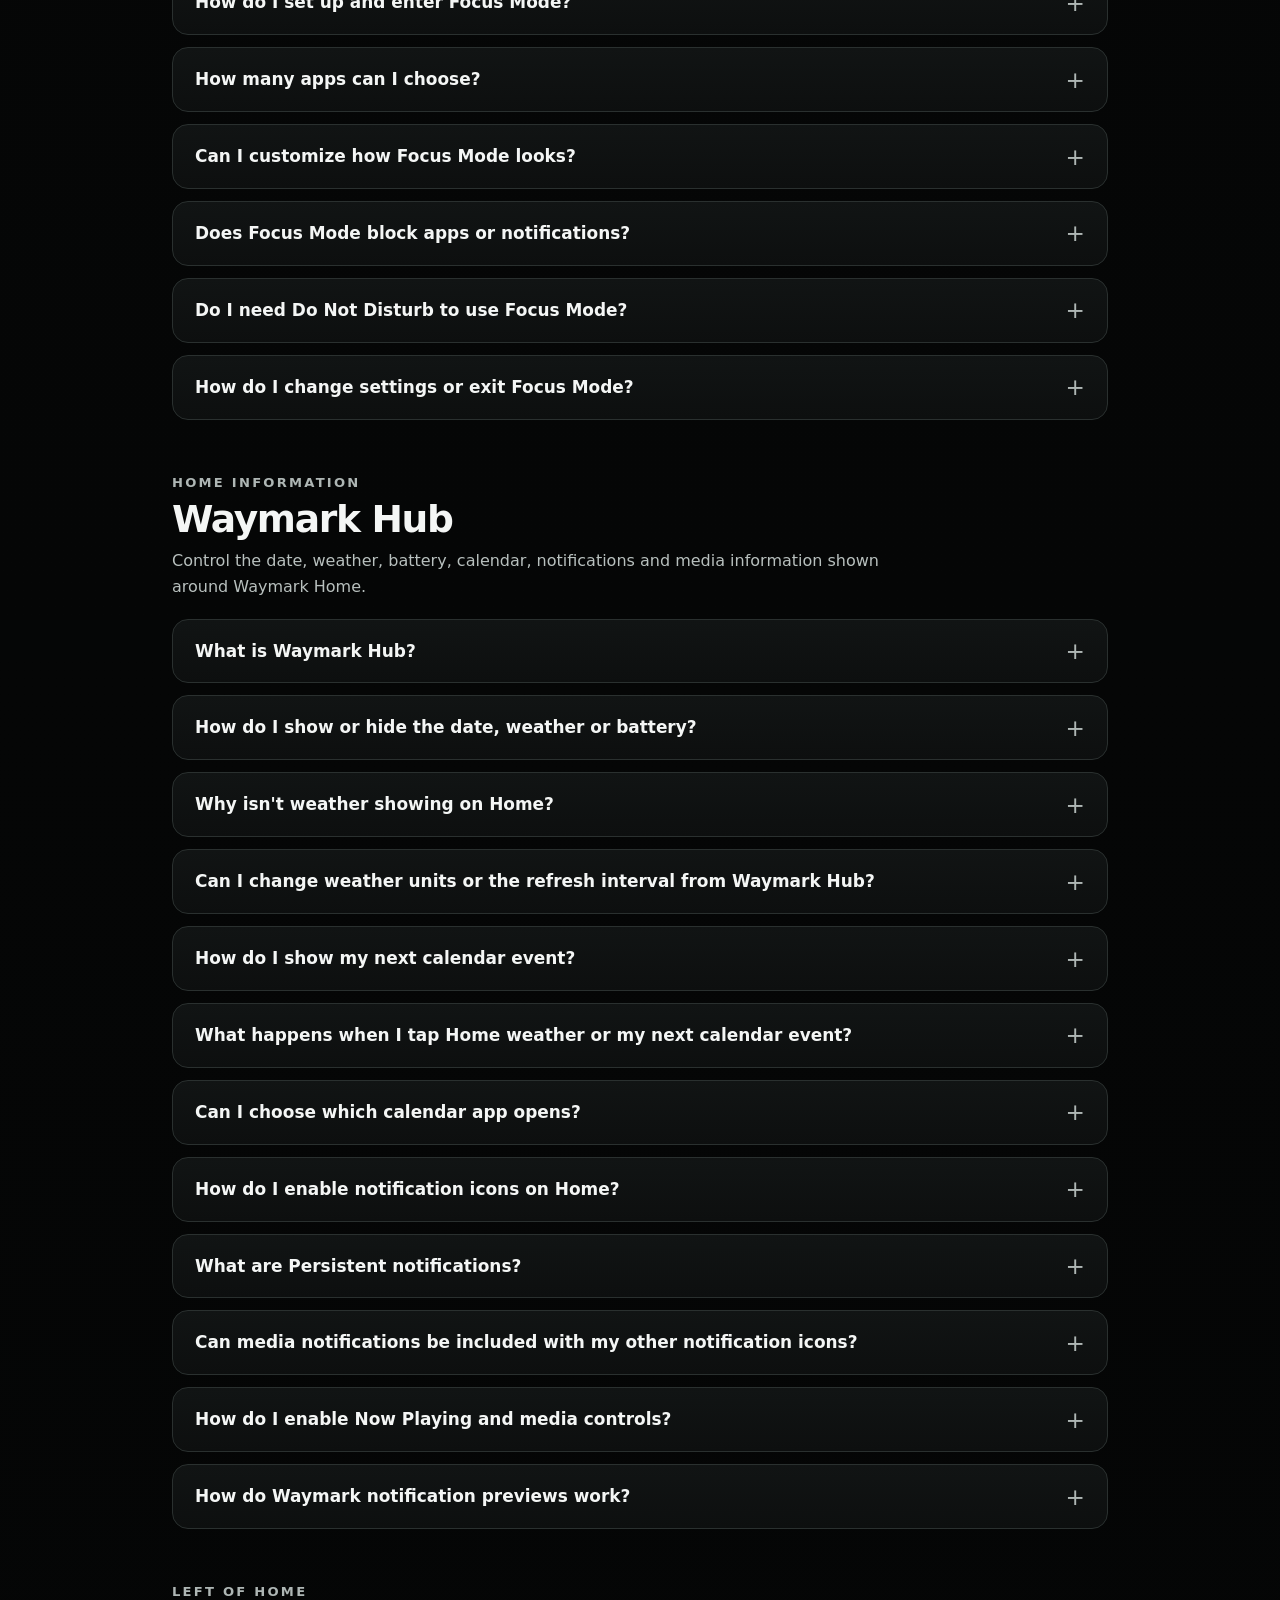
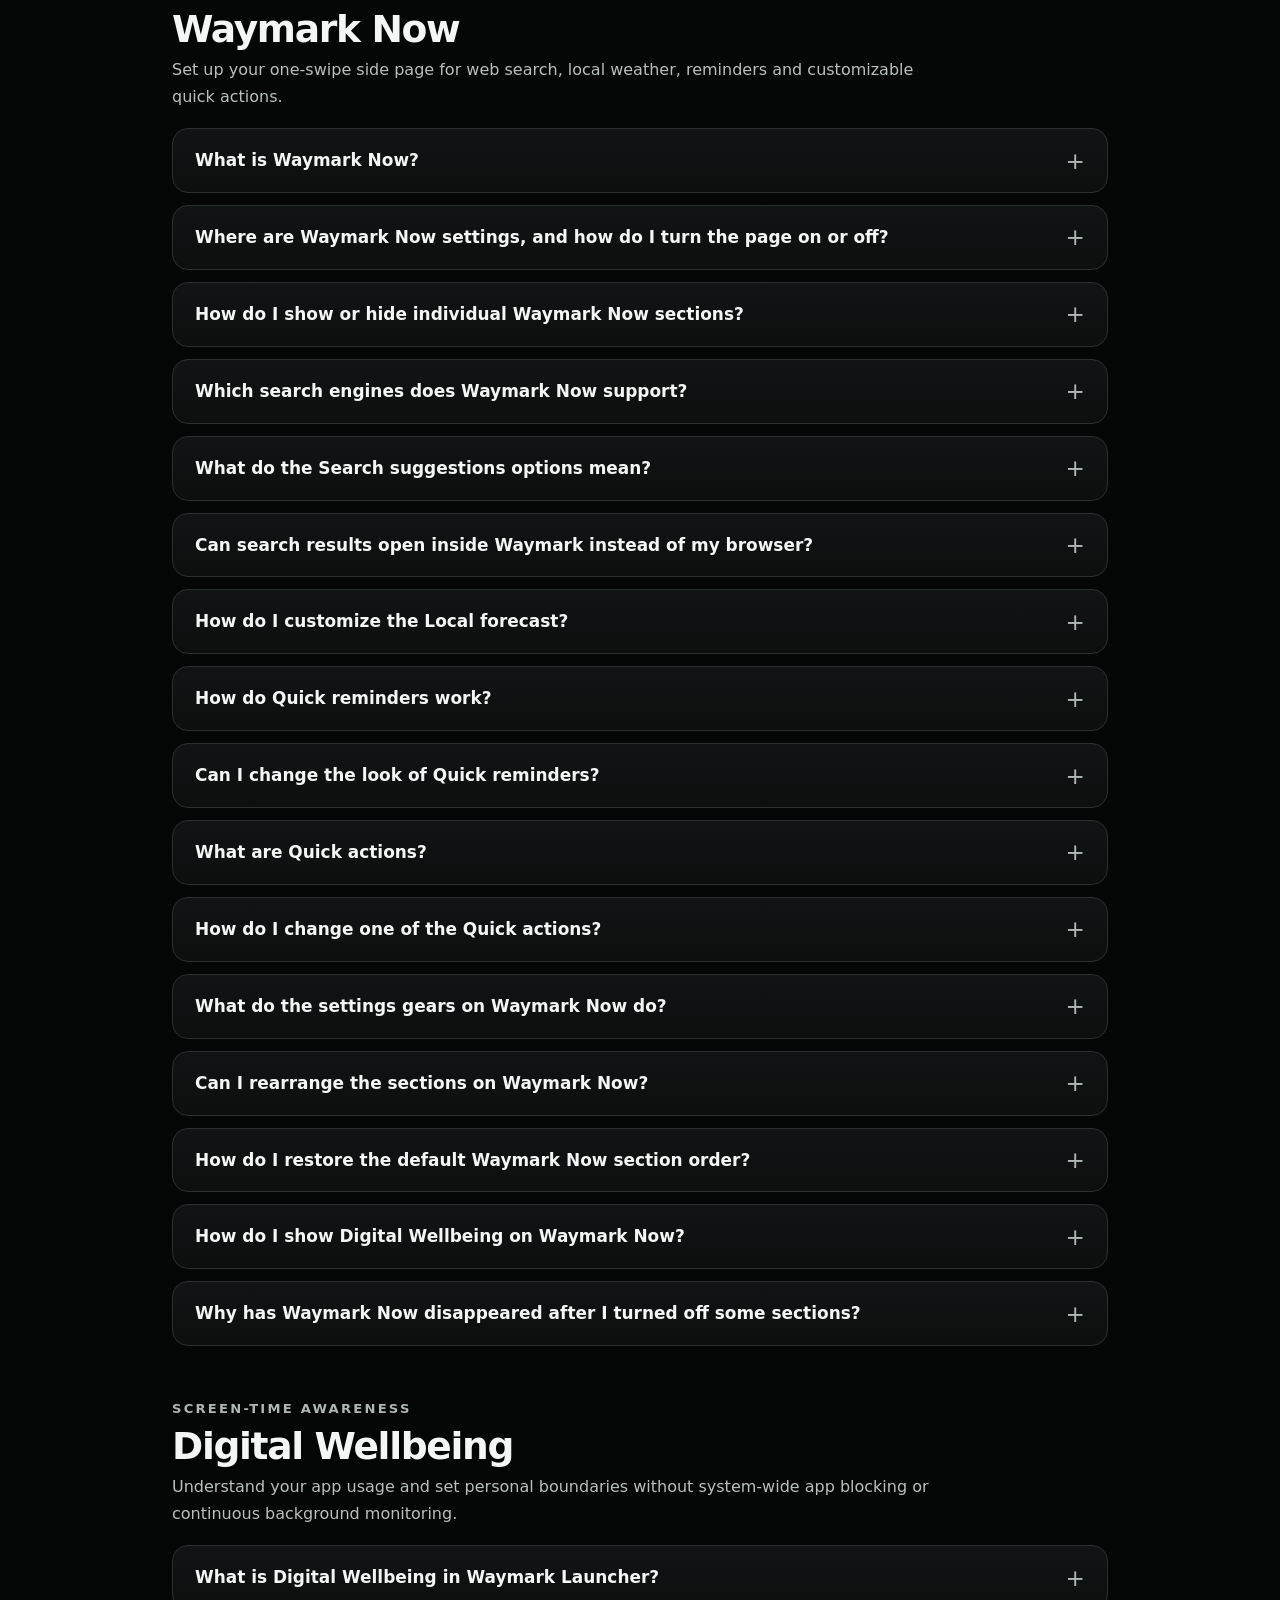
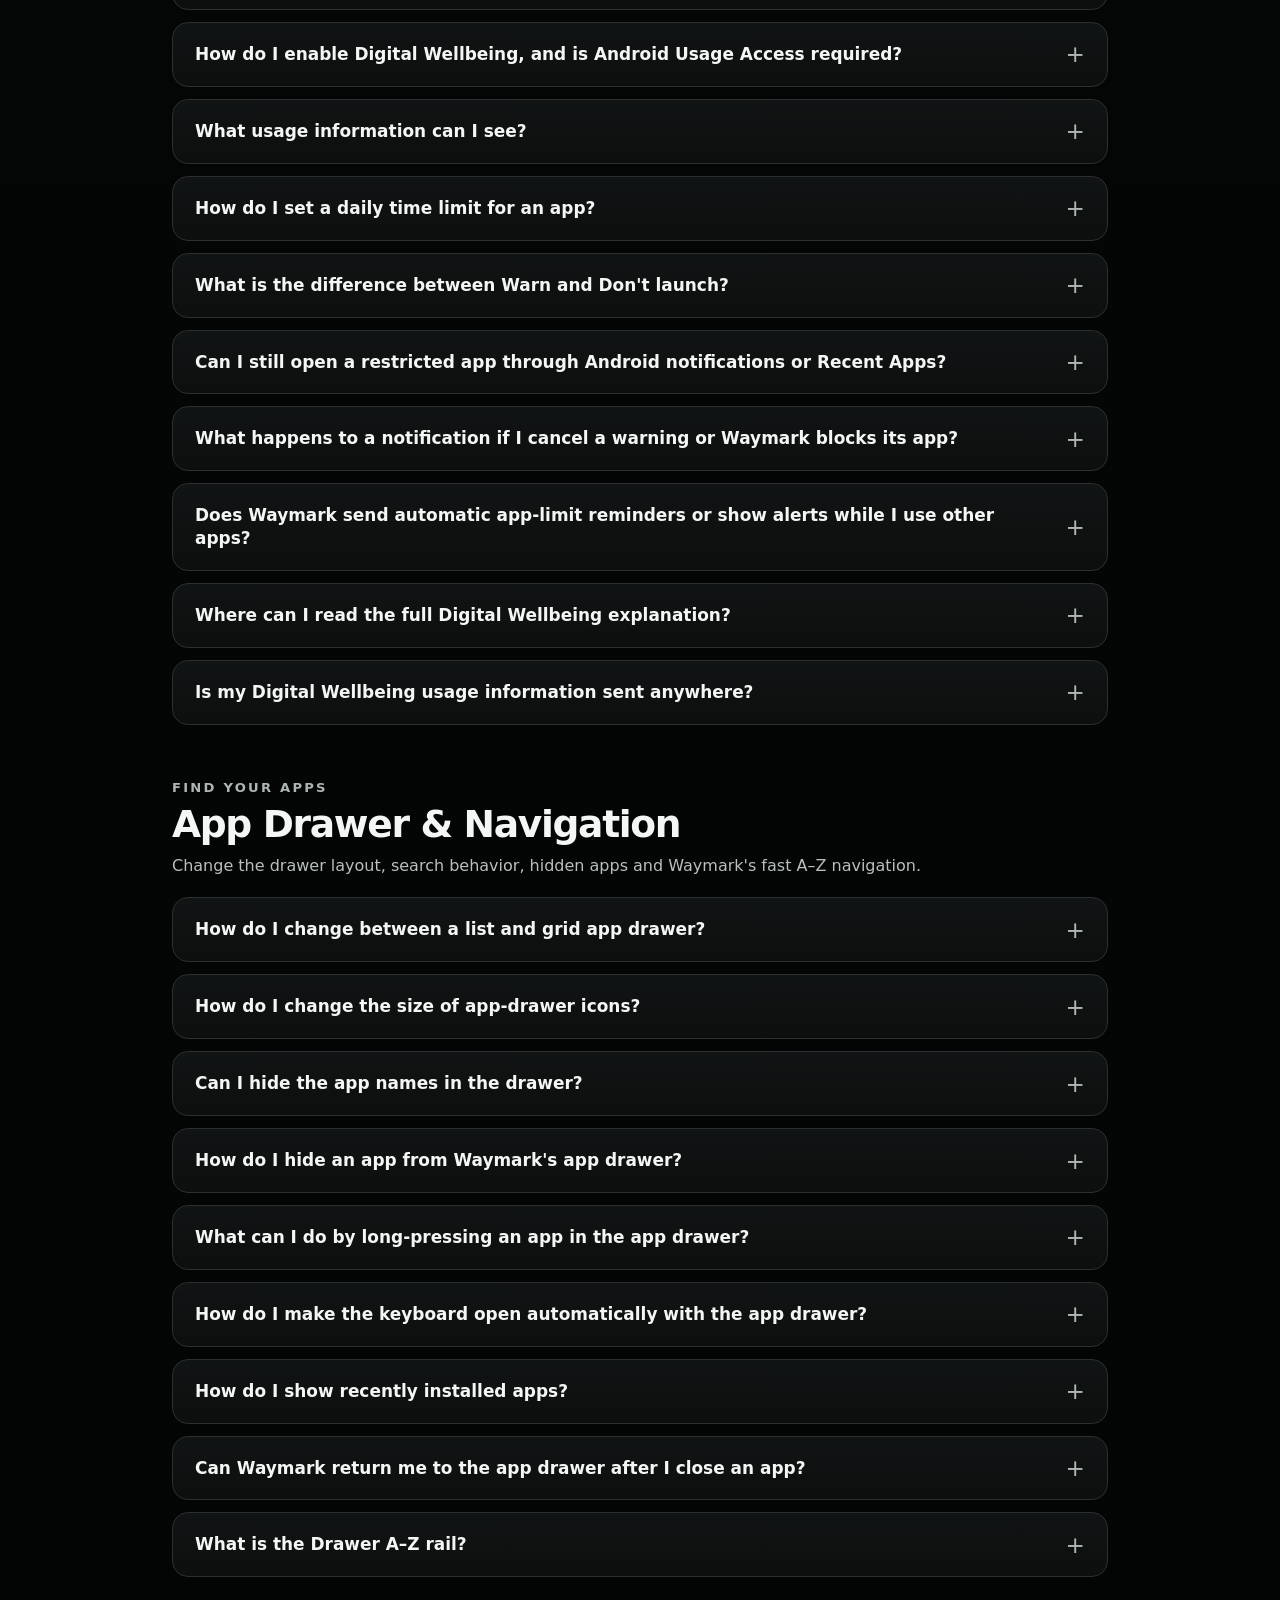
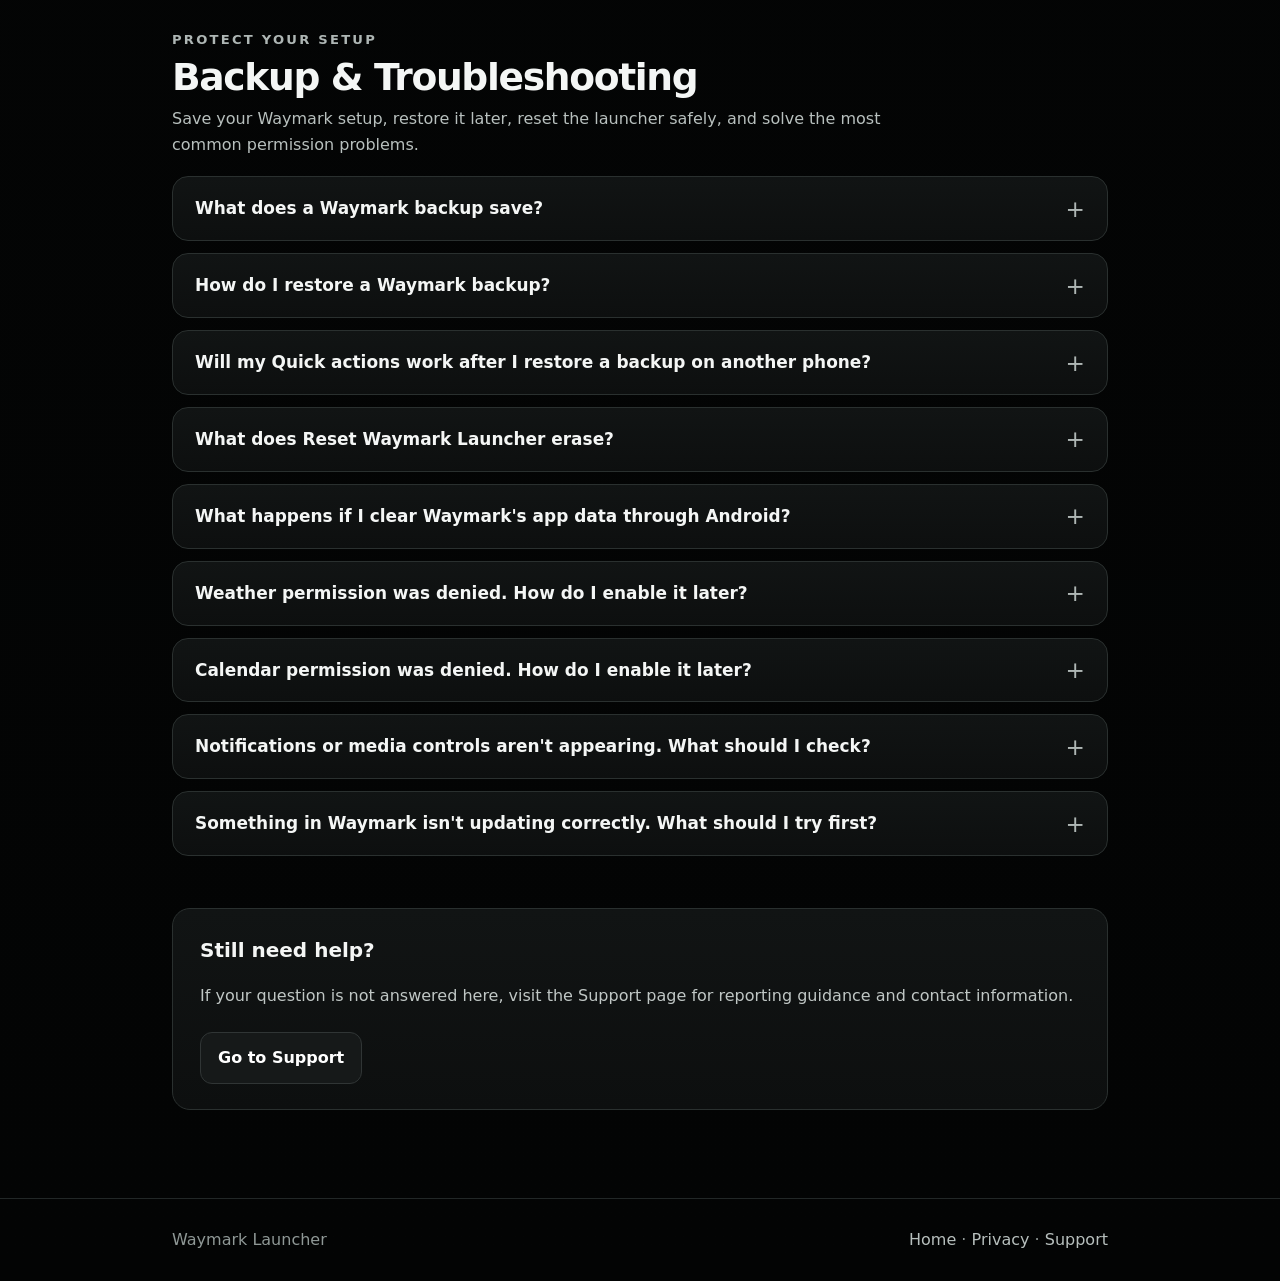
==== commit eadcd362: "Simplify Profiles and Focus Mode FAQ for end users" ====
--- a/faq.html
+++ b/faq.html
@@ -367,60 +367,57 @@
 
     <section class="faq-section" id="profiles">
       <div class="faq-section-heading">
-        <div class="eyebrow">Different setups for different moments</div>
+        <div class="eyebrow">Make Waymark your own</div>
         <h2>Profiles</h2>
-        <p>Keep separate Waymark layouts and preferences, then switch between them whenever you choose.</p>
+        <p>Create different Home setups and switch between them whenever you like.</p>
       </div>
       <div class="faq-list">
         <details class="faq-item">
           <summary>What are Profiles, and how many can I have?</summary>
           <div class="faq-answer">
-            <p>Profiles let you keep up to <strong>three separate Waymark setups</strong> on the same device. Your original Home profile counts toward the three. Each profile can have its own Home apps and folders, theme, wallpaper, app drawer, Waymark Now arrangement and other customizations.</p>
-            <p><strong>Focus Mode is separate</strong> and does not take one of your three profile slots.</p>
+            <p>You can have up to <strong>three profiles</strong>, including your original Home profile. Each can have its own apps, folders, wallpaper, theme, app drawer, Waymark Now layout and settings.</p>
+            <p>Focus Mode is separate and does not count toward the three-profile limit.</p>
             <p class="faq-path"><strong>Path:</strong> Waymark button → Profiles</p>
           </div>
         </details>
 
         <details class="faq-item">
-          <summary>How do I create a new profile?</summary>
-          <div class="faq-answer">
-            <p>Open <strong>Profiles</strong>, choose <strong>Create a profile</strong>, enter a name and select an icon. Then choose <strong>Start Fresh</strong> for a new default Waymark setup or <strong>Duplicate Setup</strong> to copy one of your existing profiles. You can choose a sound preference before creating it.</p>
-            <p>After you tap <strong>Create and switch</strong>, Waymark activates the new profile so you can customize it. A fresh profile enables Home Weather and the next calendar event by default when the corresponding Android permissions are already available.</p>
+          <summary>How do I create a profile?</summary>
+          <div class="faq-answer">
+            <p>Tap <strong>Create a profile</strong>, give it a name, choose an icon and select a sound preference. Choose <strong>Start Fresh</strong> for a new setup or <strong>Duplicate Setup</strong> to copy an existing profile. Tap <strong>Create and switch</strong> to start using it.</p>
             <p class="faq-path"><strong>Path:</strong> Waymark button → Profiles → Create a profile</p>
           </div>
         </details>
 
         <details class="faq-item">
-          <summary>How do I switch between profiles?</summary>
-          <div class="faq-answer">
-            <p>Open <strong>Profiles</strong> and tap <strong>Switch</strong> beside the profile you want. For faster access, <strong>long-press the Waymark button on Home</strong> to open the quick profile-switch menu. Waymark uses a brief visual wash during a profile switch.</p>
-            <p>The currently selected profile appears first in the Profiles screen and has a green <strong>Active</strong> indicator. Switching is manual; your phone does not change profiles according to time or location.</p>
+          <summary>How do I switch profiles?</summary>
+          <div class="faq-answer">
+            <p>Open <strong>Profiles</strong> and tap <strong>Switch</strong> beside the profile you want. You can also <strong>long-press the Waymark button on Home</strong> for a quick-switch menu. The active profile is marked in green.</p>
+            <p>Profiles only change when you choose to switch; they do not switch automatically.</p>
             <p class="faq-path"><strong>Main path:</strong> Waymark button → Profiles → Switch</p>
             <p class="faq-path"><strong>Quick way:</strong> Home → long-press the Waymark button</p>
           </div>
         </details>
 
         <details class="faq-item">
-          <summary>Which customizations are kept separately for each profile?</summary>
-          <div class="faq-answer">
-            <p>Each profile preserves its own Home layout, apps, folders, app drawer preferences, hidden apps, themes and wallpaper, Waymark Now configuration, and supported launcher settings. Changes made in one profile do not overwrite the saved setup of another.</p>
-            <p>Android permissions still belong to the app on your device, not to an individual profile. Digital Wellbeing usage history and app-limit accounting are not reset when you switch profiles.</p>
-          </div>
-        </details>
-
-        <details class="faq-item">
-          <summary>Can I rename a profile, change its icon or edit its sound setting?</summary>
-          <div class="faq-answer">
-            <p>Yes. Tap <strong>Edit</strong> on a profile card to change its name, choose another profile icon and set its sound preference. To change that profile's Home apps, themes or other launcher preferences, switch to the profile first and use the normal Waymark controls.</p>
+          <summary>Will changes to one profile affect my other profiles?</summary>
+          <div class="faq-answer">
+            <p>No. Each profile keeps its own Home layout, appearance and supported settings. You can customize one profile without changing the others.</p>
+          </div>
+        </details>
+
+        <details class="faq-item">
+          <summary>How do I rename or edit a profile?</summary>
+          <div class="faq-answer">
+            <p>Tap <strong>Edit</strong> on its profile card to change its name, icon or sound preference. To customize its Home apps, wallpaper or other features, switch to that profile first.</p>
             <p class="faq-path"><strong>Path:</strong> Waymark button → Profiles → Edit</p>
           </div>
         </details>
 
         <details class="faq-item">
-          <summary>Can different profiles have different sound or Do Not Disturb settings?</summary>
-          <div class="faq-answer">
-            <p>Yes. Each profile offers <strong>Leave unchanged</strong>, <strong>Sound on</strong>, <strong>Vibrate</strong>, <strong>Silent</strong> or <strong>Do Not Disturb</strong>. The selected preference is applied when you activate that profile. <strong>Leave unchanged</strong> preserves the phone's current sound setting.</p>
-            <p>Android may require Notification Policy / Do Not Disturb access for some sound changes. Waymark provides a <strong>Grant Do Not Disturb access</strong> option when needed; Android controls the permission and any notification exceptions.</p>
+          <summary>Can each profile have its own sound setting?</summary>
+          <div class="faq-answer">
+            <p>Yes. Choose <strong>Leave unchanged</strong>, <strong>Sound on</strong>, <strong>Vibrate</strong>, <strong>Silent</strong> or <strong>Do Not Disturb</strong>. The selected setting applies when you switch to that profile. Android may require permission to use Do Not Disturb.</p>
             <p class="faq-path"><strong>Path:</strong> Waymark button → Profiles → Edit → Sound when this profile is activated</p>
           </div>
         </details>
@@ -428,16 +425,7 @@
         <details class="faq-item">
           <summary>Can I delete a profile?</summary>
           <div class="faq-answer">
-            <p>You can delete an <strong>inactive secondary profile</strong> from the Profiles screen. The original Home profile is protected, and you cannot delete the profile that is currently active. Switch to another profile before deleting a secondary one.</p>
-            <p>Deleting a profile removes its saved Waymark setup, not the Android apps installed on your phone. Make a Waymark backup if you want to preserve your personalized configurations.</p>
-            <p class="faq-path"><strong>Path:</strong> Waymark button → Profiles → choose an inactive secondary profile → Delete</p>
-          </div>
-        </details>
-
-        <details class="faq-item">
-          <summary>Will Waymark automatically switch profiles for me?</summary>
-          <div class="faq-answer">
-            <p>No. Profiles change <strong>only when you select one</strong>. Waymark does not automatically switch them by schedule, location or app activity.</p>
+            <p>Yes, you can delete a secondary profile that is not currently active. Your original Home profile cannot be deleted. Deleting a profile removes its Waymark setup, not the apps installed on your phone.</p>
           </div>
         </details>
       </div>
@@ -445,74 +433,61 @@
 
     <section class="faq-section" id="focus-mode">
       <div class="faq-section-heading">
-        <div class="eyebrow">A quieter Home</div>
+        <div class="eyebrow">A simpler Home</div>
         <h2>Focus Mode</h2>
-        <p>Keep a small selection of apps visible without changing your regular profile's setup.</p>
+        <p>Keep just the apps you need within easy reach.</p>
       </div>
       <div class="faq-list">
         <details class="faq-item">
-          <summary>What is Focus Mode, and is it another profile?</summary>
-          <div class="faq-answer">
-            <p><strong>Focus Mode</strong> is a simplified Waymark Home that shows the clock, battery and the apps you select. Waymark Now and Waymark's Home notification features are hidden while it is active.</p>
-            <p>It is a separate temporary mode, <strong>not a fourth saved profile</strong> and not one of your three regular profile slots. Exiting returns you to a regular profile.</p>
-          </div>
-        </details>
-
-        <details class="faq-item">
-          <summary>How do I set up or enter Focus Mode?</summary>
-          <div class="faq-answer">
-            <p>Open <strong>Profiles</strong>, find the <strong>Focus Mode</strong> section, and tap <strong>Set up</strong> or <strong>Edit</strong>. Choose your background, optional Do Not Disturb setting, whether to display app names, and the apps to keep on Focus Home. Once configured, choose <strong>Enter Focus Mode</strong>.</p>
-            <p>You can also access Focus Mode from the quick profile-switch menu opened by long-pressing the Waymark button on regular Home.</p>
-            <p class="faq-path"><strong>Path:</strong> Waymark button → Profiles → Focus Mode → Set up / Edit → Enter Focus Mode</p>
-          </div>
-        </details>
-
-        <details class="faq-item">
-          <summary>How many apps can I place in Focus Mode?</summary>
-          <div class="faq-answer">
-            <p>Choose <strong>one to four apps</strong>. At least one app must be selected before you enter Focus Mode. Unused slots are not shown, so a two-app setup displays only those two apps. Open Focus Mode Settings to add, remove or replace your selections.</p>
-          </div>
-        </details>
-
-        <details class="faq-item">
-          <summary>Which backgrounds can Focus Mode use?</summary>
-          <div class="faq-answer">
-            <p>Choose from the three muted gradients — <strong>Slate, Plum or Teal</strong> — or use your own wallpaper image. Focus Mode temporarily matches Android's Home wallpaper to your selected background, including during Android's Recents view.</p>
-            <p>When you leave Focus Mode, Waymark restores the regular profile's wallpaper. Your normal profile's theme and wallpaper settings are kept separately.</p>
-            <p class="faq-path"><strong>Path:</strong> Waymark button → Profiles → Focus Mode → Set up / Edit → Choose a background</p>
-          </div>
-        </details>
-
-        <details class="faq-item">
-          <summary>Can I hide app names or customize the Focus Mode clock?</summary>
-          <div class="faq-answer">
-            <p>Use <strong>Display app names</strong> to show or hide labels for the selected apps. Their icons adjust to the Focus Mode appearance. The clock uses Waymark's <strong>standard default clock style</strong> rather than inheriting the decorative clock style from your regular profile's theme.</p>
-            <p class="faq-path"><strong>Path:</strong> Waymark button → Profiles → Focus Mode → Set up / Edit → Display app names</p>
-          </div>
-        </details>
-
-        <details class="faq-item">
-          <summary>Does Focus Mode block other apps or all Android notifications?</summary>
-          <div class="faq-answer">
-            <p>No. Focus Mode simplifies <strong>Waymark's Home screen</strong>; it is not a system-wide app blocker. The regular Home shortcuts, Waymark Now and Waymark Home notification features are not shown, but other apps are not uninstalled or disabled.</p>
-            <p>If you want Android to silence interruptions as well, enable Focus Mode's optional <strong>Do Not Disturb</strong> setting. Android may still allow exceptions according to your device settings.</p>
-          </div>
-        </details>
-
-        <details class="faq-item">
-          <summary>Do I have to enable Do Not Disturb to use Focus Mode?</summary>
-          <div class="faq-answer">
-            <p>No. <strong>Do Not Disturb is optional.</strong> You can use Focus Mode's simplified Home without giving Waymark notification-policy access. If you enable the option, Android may ask you to allow Waymark to control Do Not Disturb.</p>
-            <p class="faq-path"><strong>Path:</strong> Waymark button → Profiles → Focus Mode → Set up / Edit → Do Not Disturb</p>
-          </div>
-        </details>
-
-        <details class="faq-item">
-          <summary>How do I change Focus Mode settings or leave Focus Mode?</summary>
-          <div class="faq-answer">
-            <p>While Focus Mode is active, tap the <strong>Waymark button</strong> to open the profile menu. Choose <strong>Settings</strong> to edit Focus Mode, <strong>Exit</strong> to return to the regular profile, or select another profile to switch to it.</p>
-            <p>Simply opening and closing Focus Mode Settings without changing the background does not trigger another profile-switch wash. Your regular profiles remain available and unchanged.</p>
-            <p class="faq-path"><strong>Path:</strong> Focus Mode Home → Waymark button → Settings / Exit / choose a profile</p>
+          <summary>What is Focus Mode?</summary>
+          <div class="faq-answer">
+            <p>Focus Mode gives you a simplified Home screen with a clock, battery information and up to four selected apps. It hides your regular Home shortcuts, Waymark Now and Home notification features until you leave. It does not use one of your three profile slots.</p>
+          </div>
+        </details>
+
+        <details class="faq-item">
+          <summary>How do I set up and enter Focus Mode?</summary>
+          <div class="faq-answer">
+            <p>Open <strong>Profiles</strong>, find <strong>Focus Mode</strong> and tap <strong>Set up</strong> or <strong>Edit</strong>. Choose your apps and appearance, then tap <strong>Enter Focus Mode</strong>. You can also enter using the quick-switch menu on Home after setting it up.</p>
+            <p class="faq-path"><strong>Path:</strong> Waymark button → Profiles → Focus Mode</p>
+            <p class="faq-path"><strong>Quick way:</strong> Home → long-press the Waymark button → Focus Mode</p>
+          </div>
+        </details>
+
+        <details class="faq-item">
+          <summary>How many apps can I choose?</summary>
+          <div class="faq-answer">
+            <p>You can select <strong>one to four apps</strong>. At least one app is required to enter Focus Mode. Return to its settings whenever you want to change your selection.</p>
+          </div>
+        </details>
+
+        <details class="faq-item">
+          <summary>Can I customize how Focus Mode looks?</summary>
+          <div class="faq-answer">
+            <p>Yes. Choose a <strong>Slate, Plum or Teal</strong> background, or use your own wallpaper. You can also show or hide app names. Focus Mode uses Waymark's standard clock style.</p>
+            <p class="faq-path"><strong>Path:</strong> Waymark button → Profiles → Focus Mode → Set up / Edit</p>
+          </div>
+        </details>
+
+        <details class="faq-item">
+          <summary>Does Focus Mode block apps or notifications?</summary>
+          <div class="faq-answer">
+            <p>Focus Mode simplifies the Waymark Home screen; it does not block other Android apps. To reduce notifications and interruptions, you can optionally turn on <strong>Do Not Disturb</strong>. Android may ask you to grant access.</p>
+          </div>
+        </details>
+
+        <details class="faq-item">
+          <summary>Do I need Do Not Disturb to use Focus Mode?</summary>
+          <div class="faq-answer">
+            <p>No. Do Not Disturb is optional. Focus Mode works without it.</p>
+          </div>
+        </details>
+
+        <details class="faq-item">
+          <summary>How do I change settings or exit Focus Mode?</summary>
+          <div class="faq-answer">
+            <p>Tap the <strong>Waymark button</strong> while in Focus Mode. Choose <strong>Settings</strong> to make changes, <strong>Exit</strong> to return to your regular Home, or select another profile.</p>
+            <p class="faq-path"><strong>Path:</strong> Focus Mode Home → Waymark button</p>
           </div>
         </details>
       </div>
@@ -971,8 +946,8 @@
         <details class="faq-item">
           <summary>What does a Waymark backup save?</summary>
           <div class="faq-answer">
-            <p>A Waymark backup saves your <strong>Home layout, folders, themes, settings, imported wallpapers and imported fonts</strong>. It includes your <strong>Profiles</strong>, their individual configurations and sound preferences, plus your saved <strong>Focus Mode</strong> setup (selected apps, background, app-label preference and optional Do Not Disturb preference).</p>
-            <p>It also includes your <strong>Waymark Now</strong> setup, including which sections are enabled and their custom order. The temporary state of actively being in Focus Mode is not treated as another saved profile.</p>
+            <p>A Waymark backup saves your <strong>Home layout, folders, themes, settings, imported wallpapers and imported fonts</strong>. It also includes your <strong>Profiles</strong> and saved <strong>Focus Mode</strong> settings.</p>
+            <p>It also includes your <strong>Waymark Now</strong> setup, including which sections are enabled and their custom order.</p>
             <p>Backups also retain your <strong>Digital Wellbeing preferences</strong>, including configured daily app limits, Warn or Don't launch choices, and the optional Dismiss blocked notifications setting. Android Usage Access itself is not a transferable permission and may need to be granted again after restoring.</p>
             <p>Your <strong>Quick reminders</strong> are included, with their text, completion status and appearance preferences. Your <strong>Quick actions</strong> are included too, with their selected actions, order, custom names, icons and app-shortcut references. Only phone numbers you have chosen to assign to Quick actions are included; Waymark does not back up your entire contacts list.</p>
             <p><strong>May Contain Sensitive Information</strong></p>
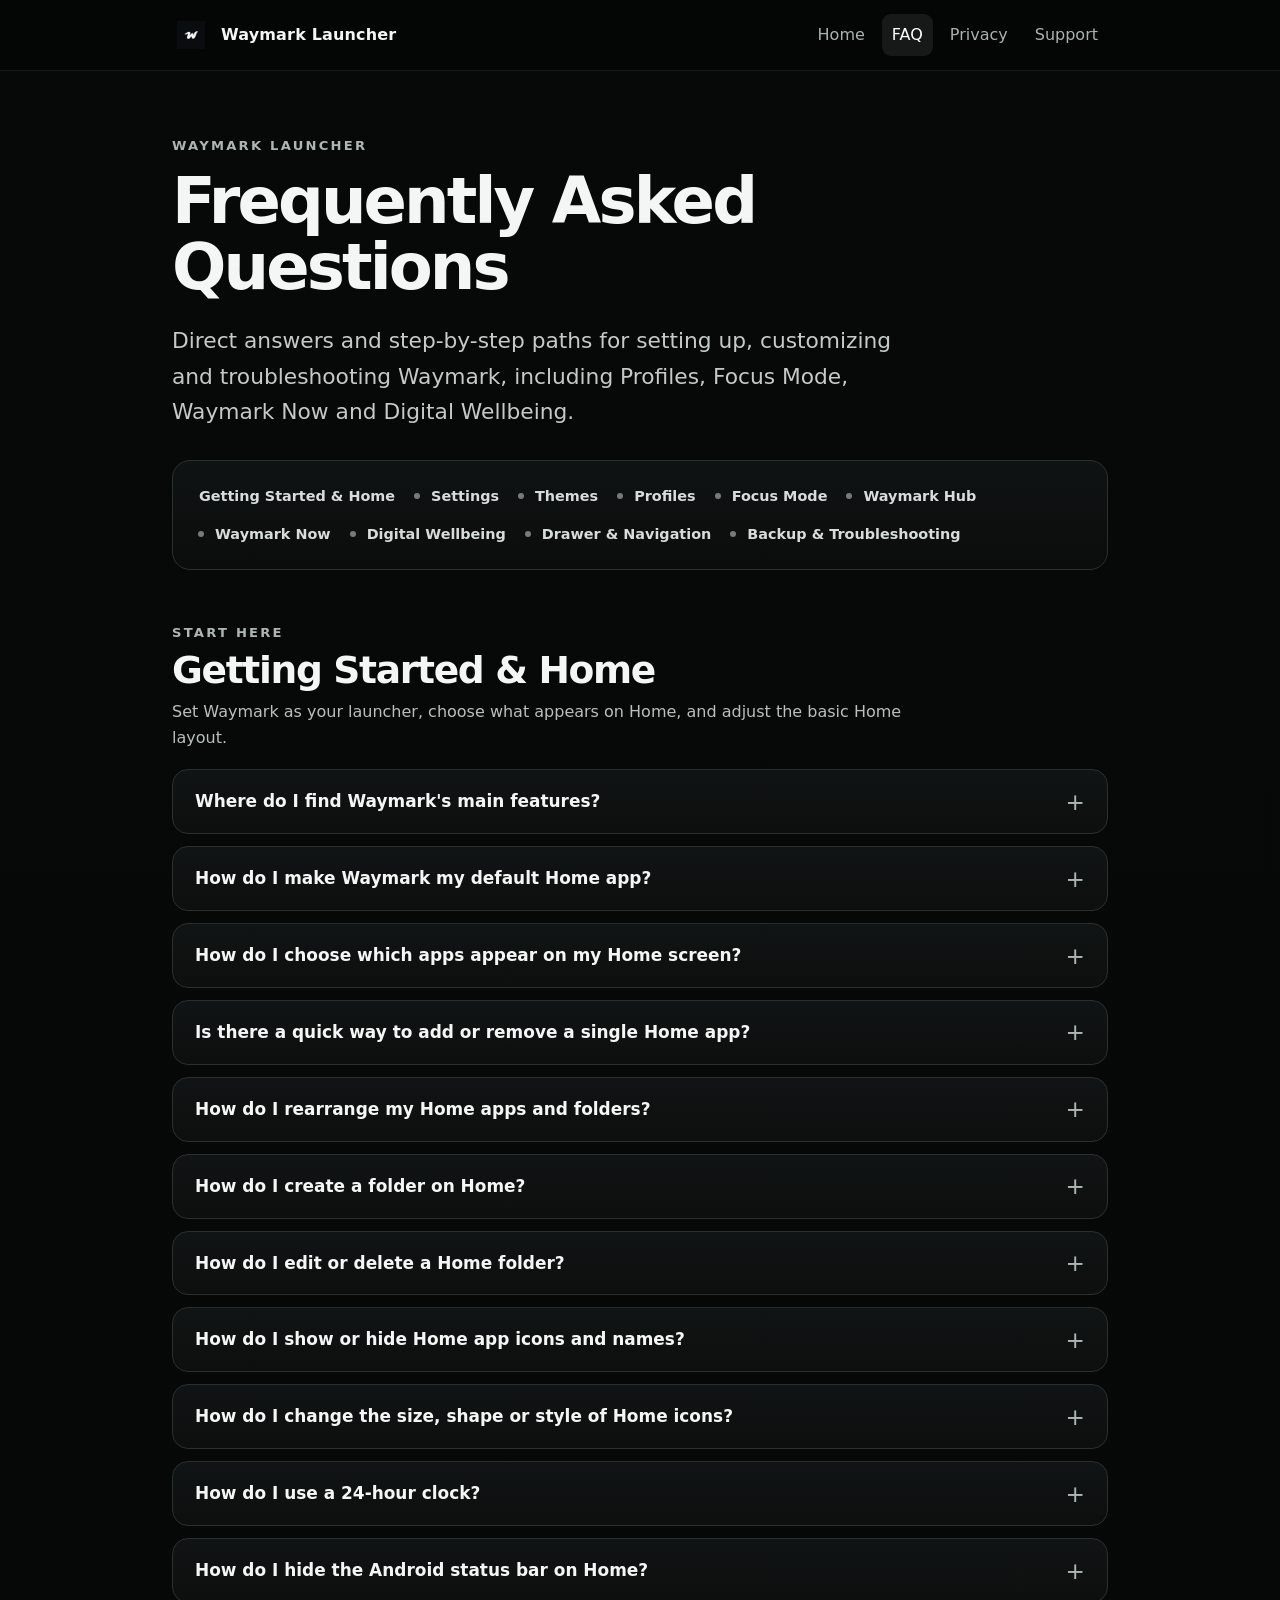
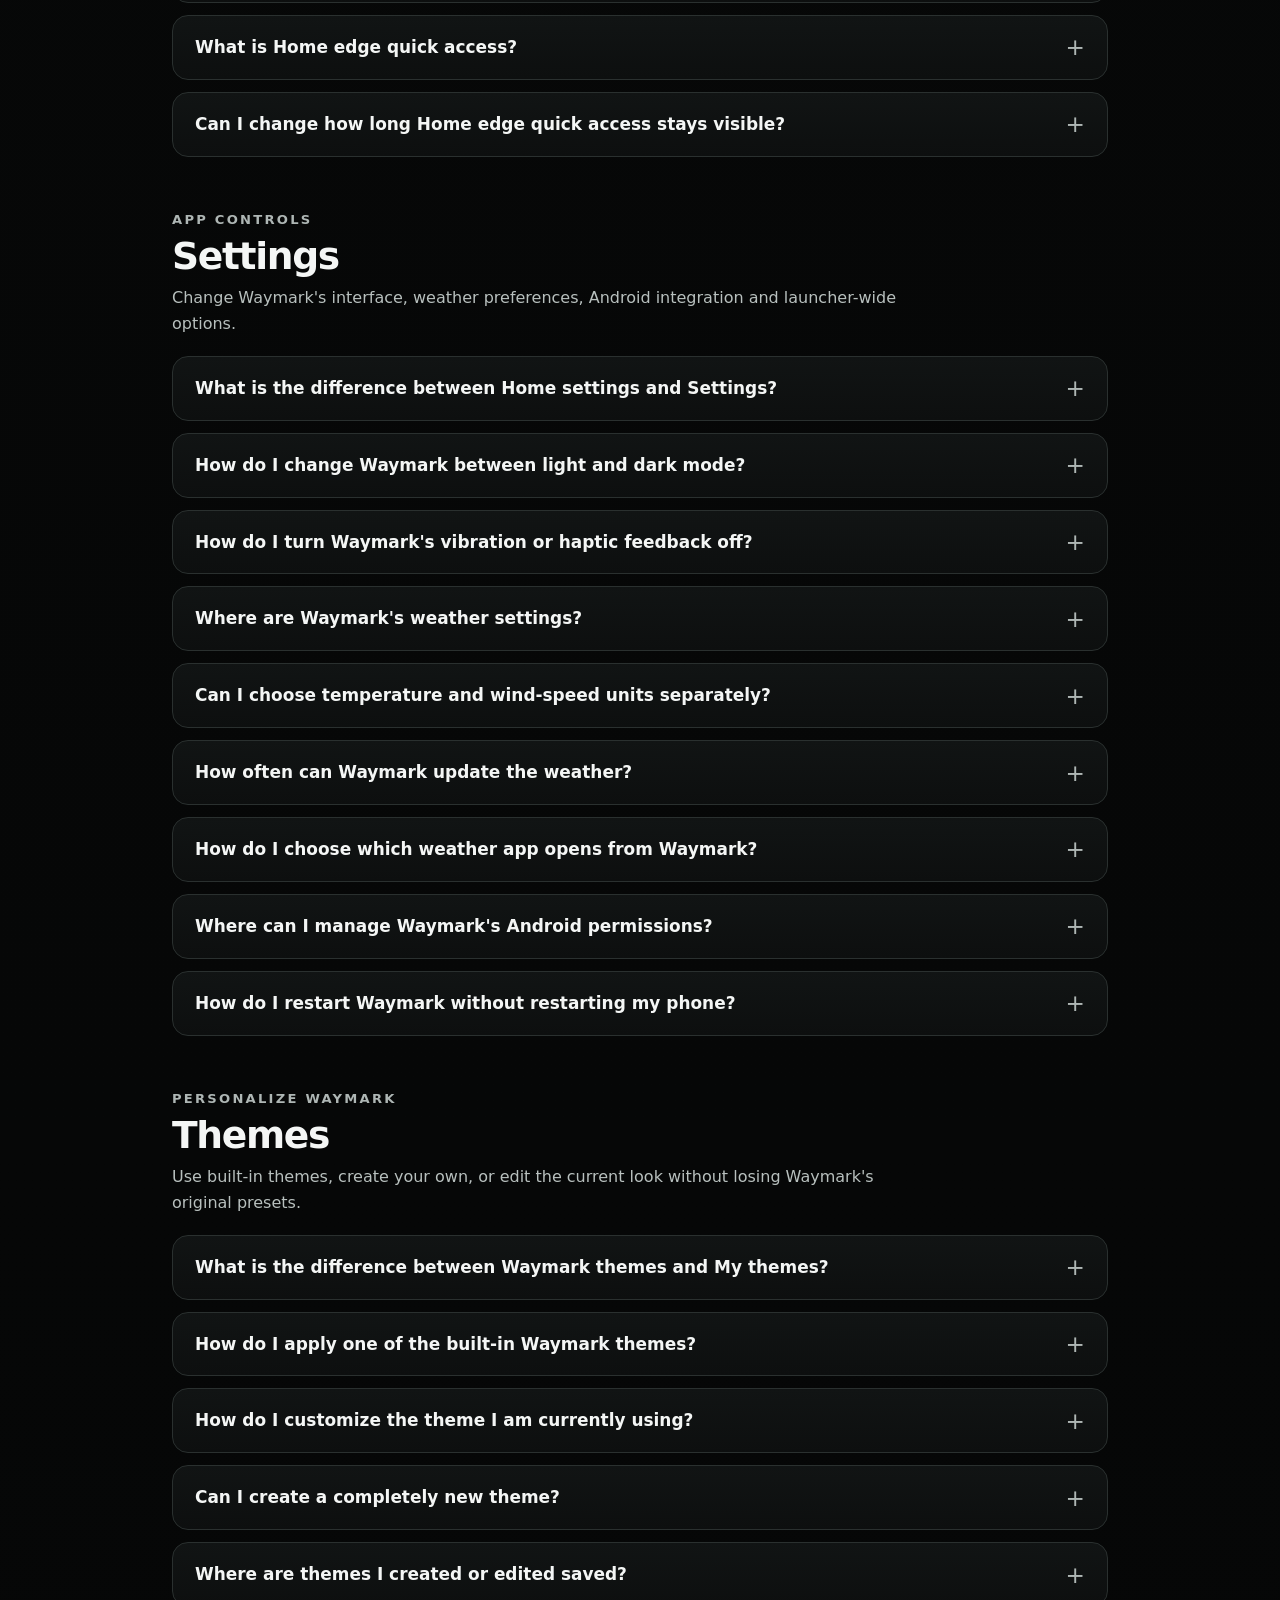
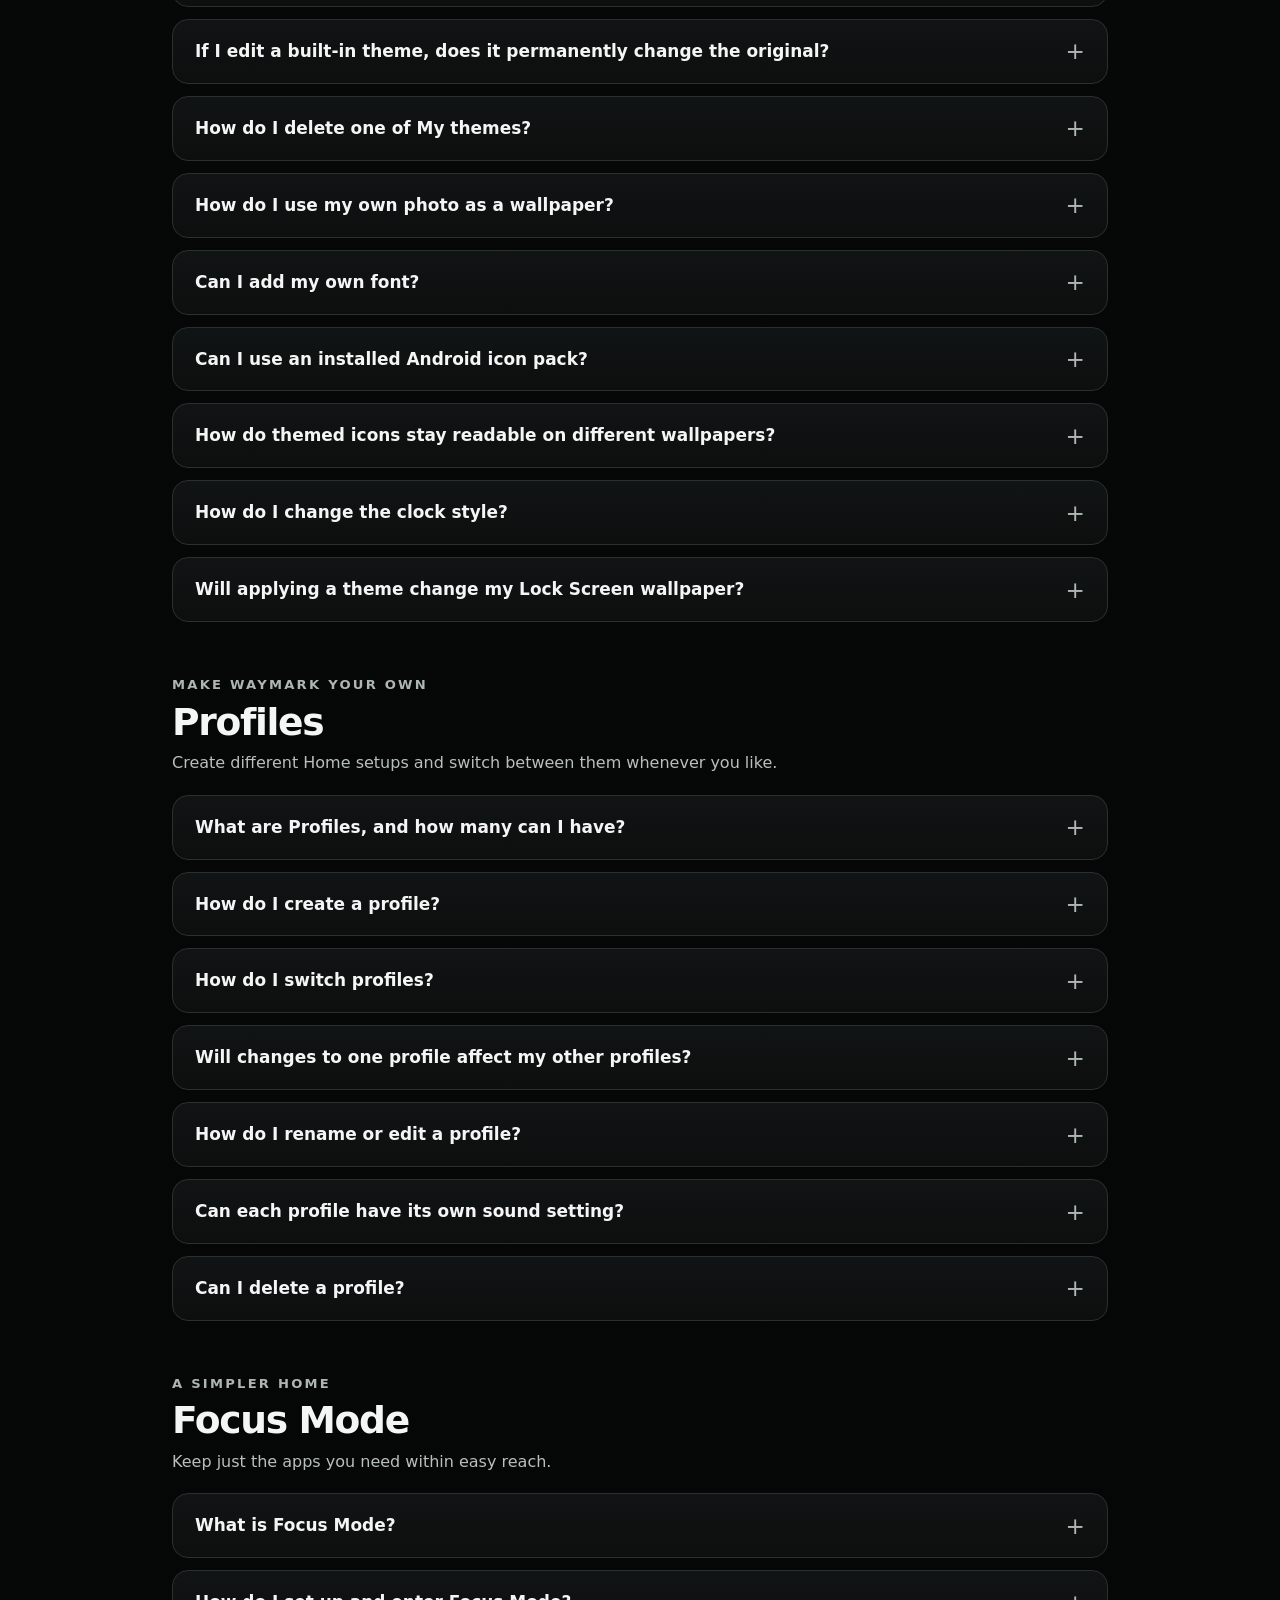
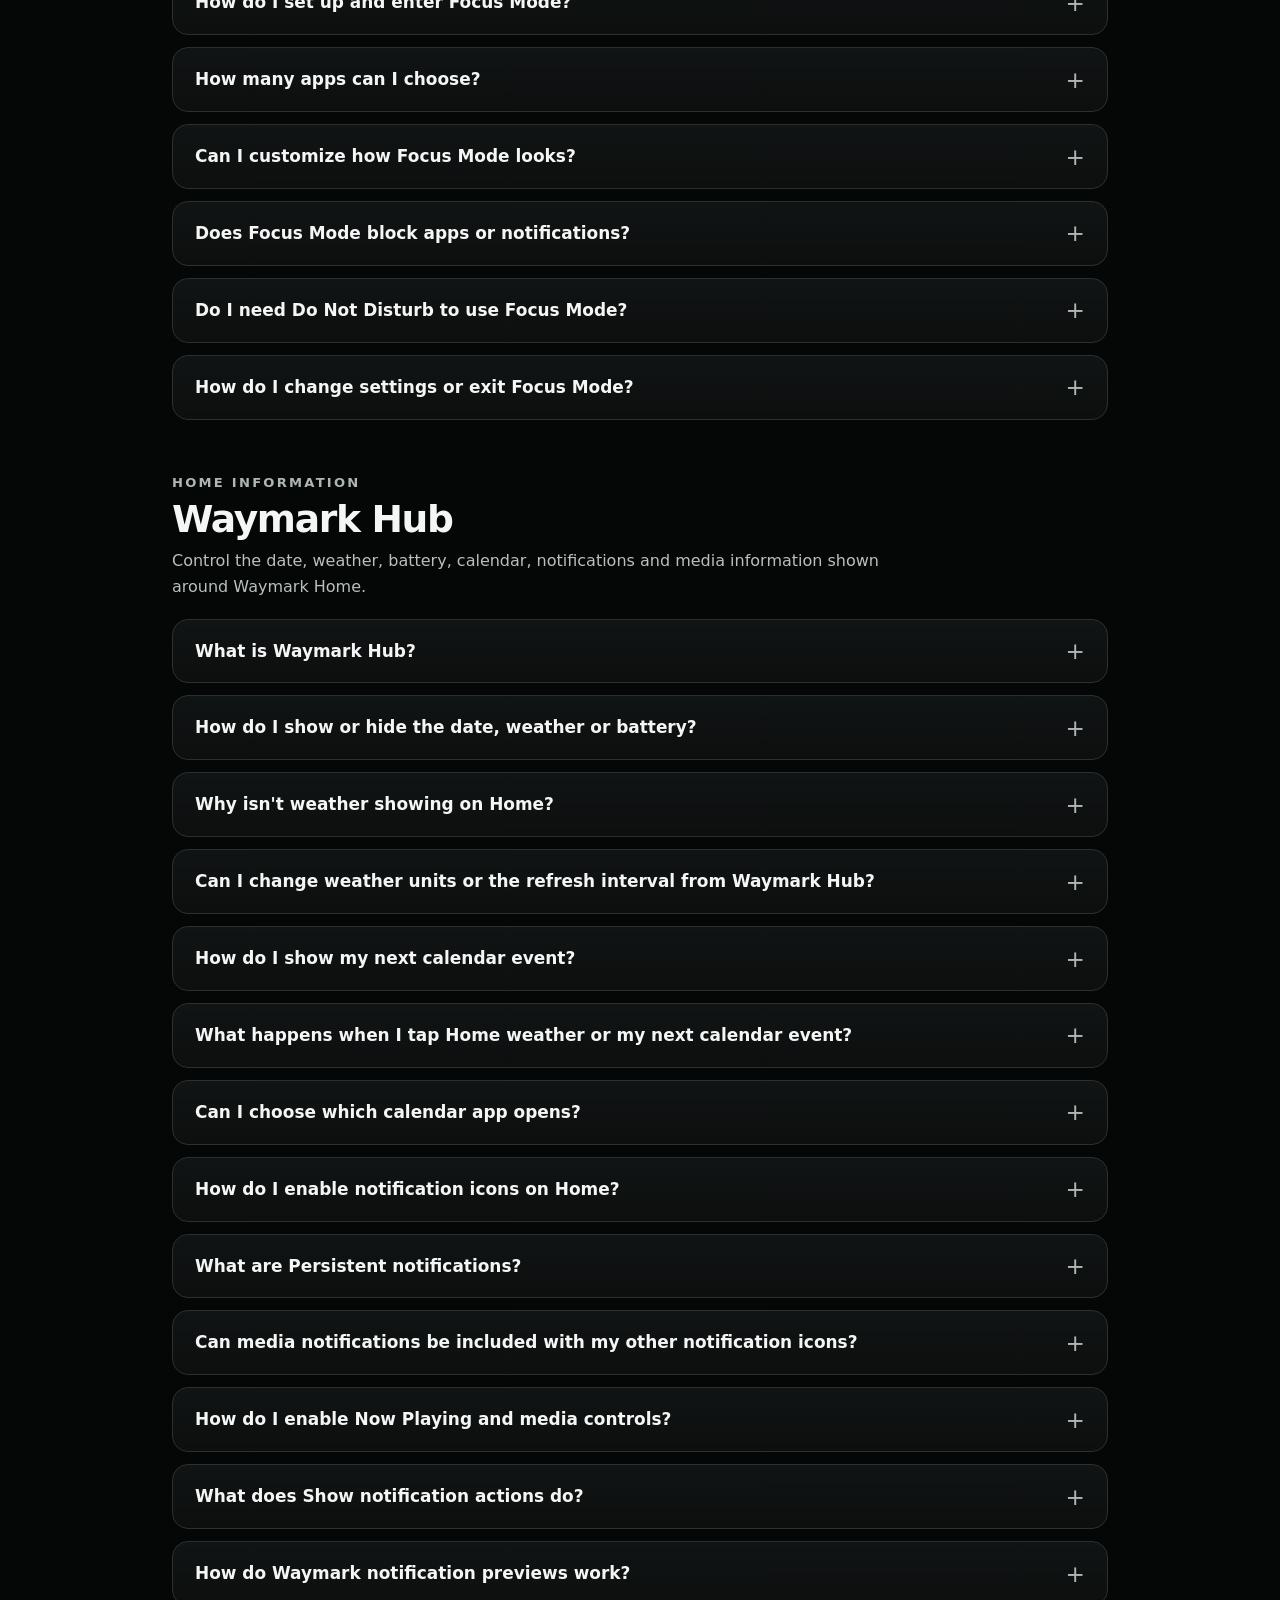
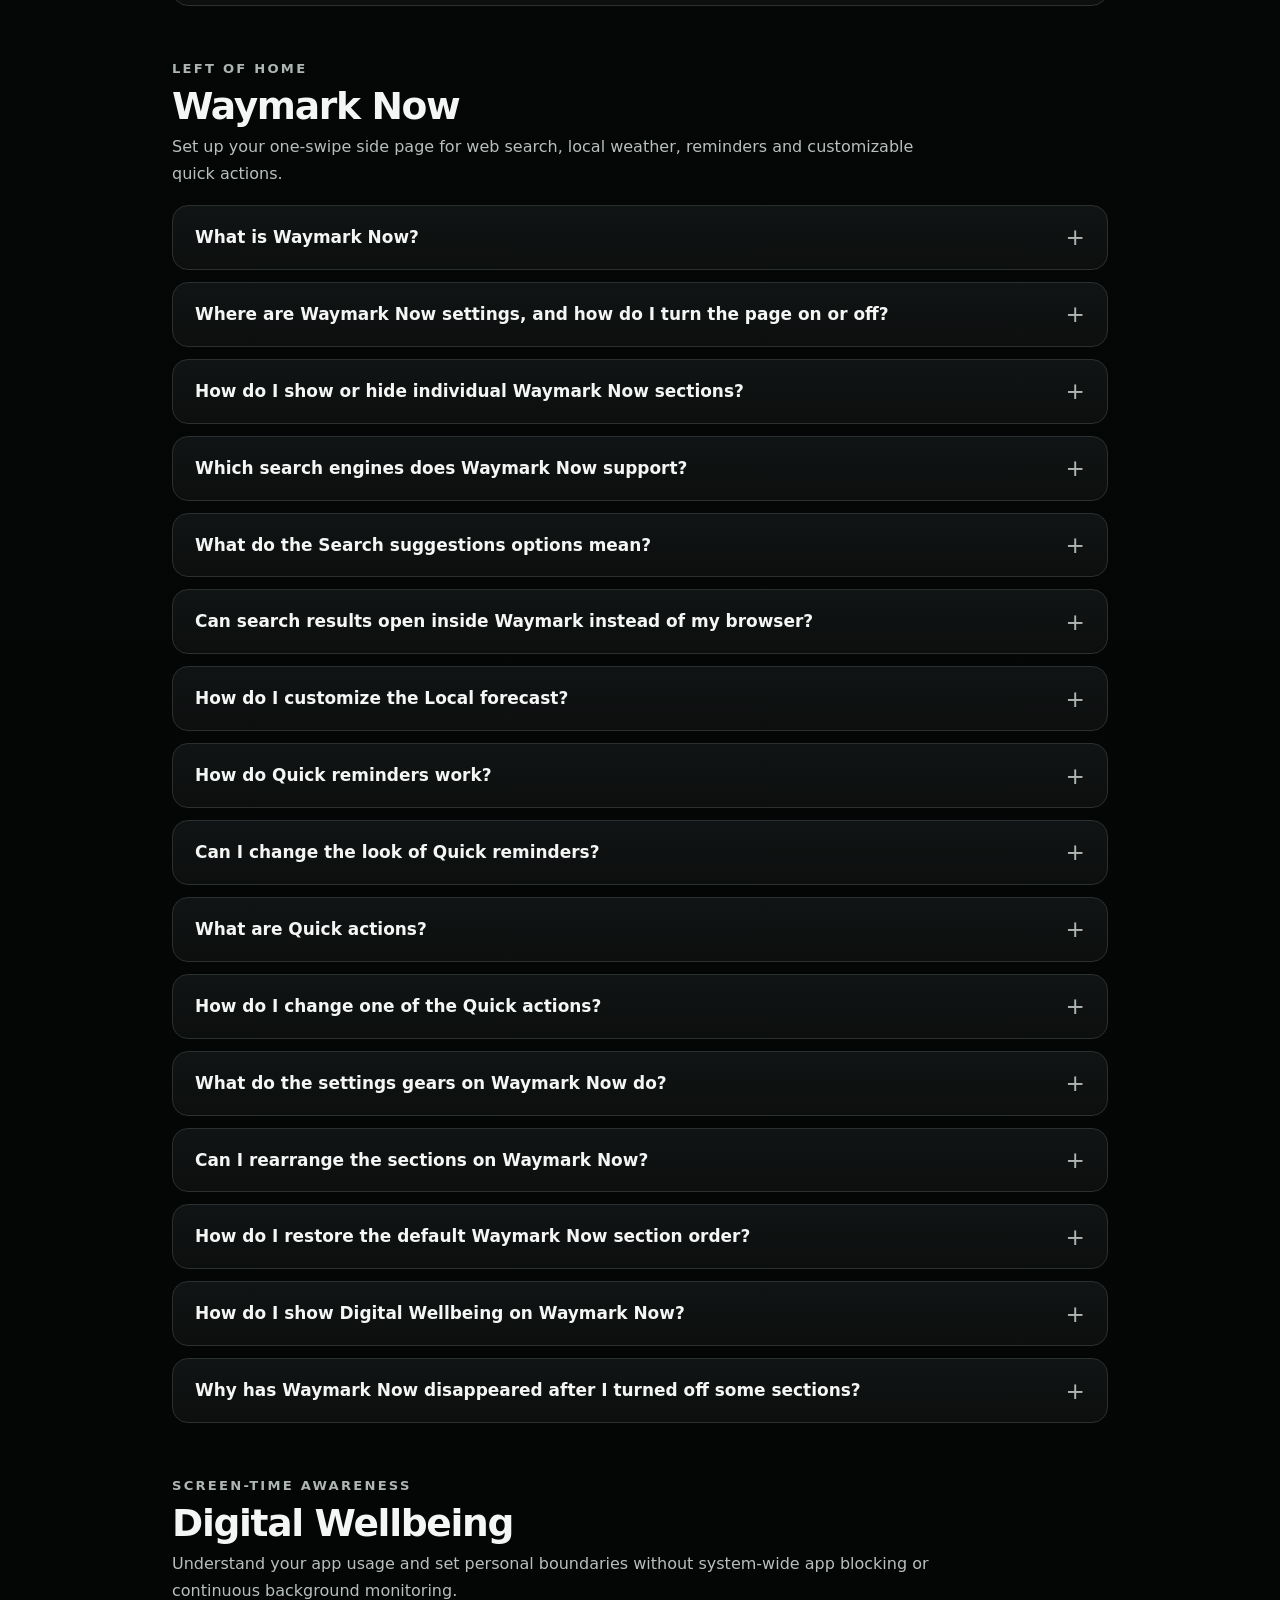
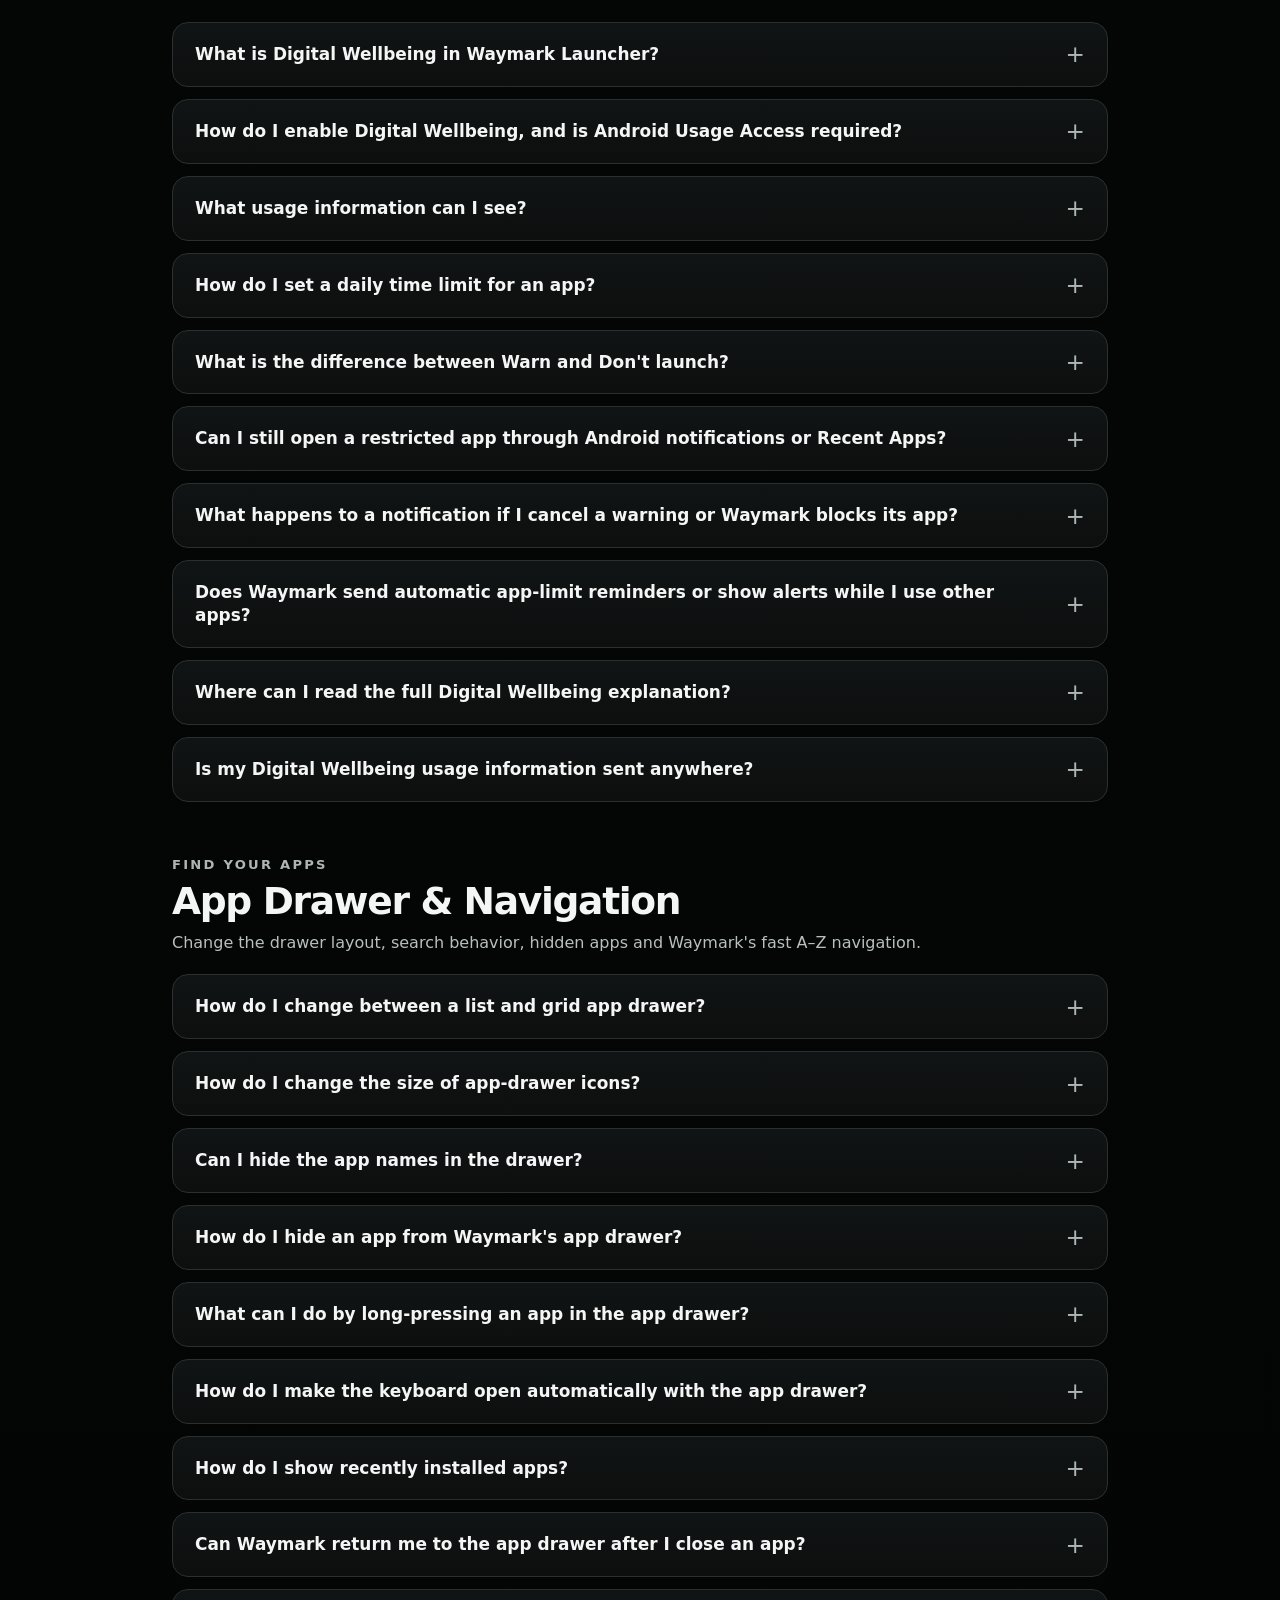
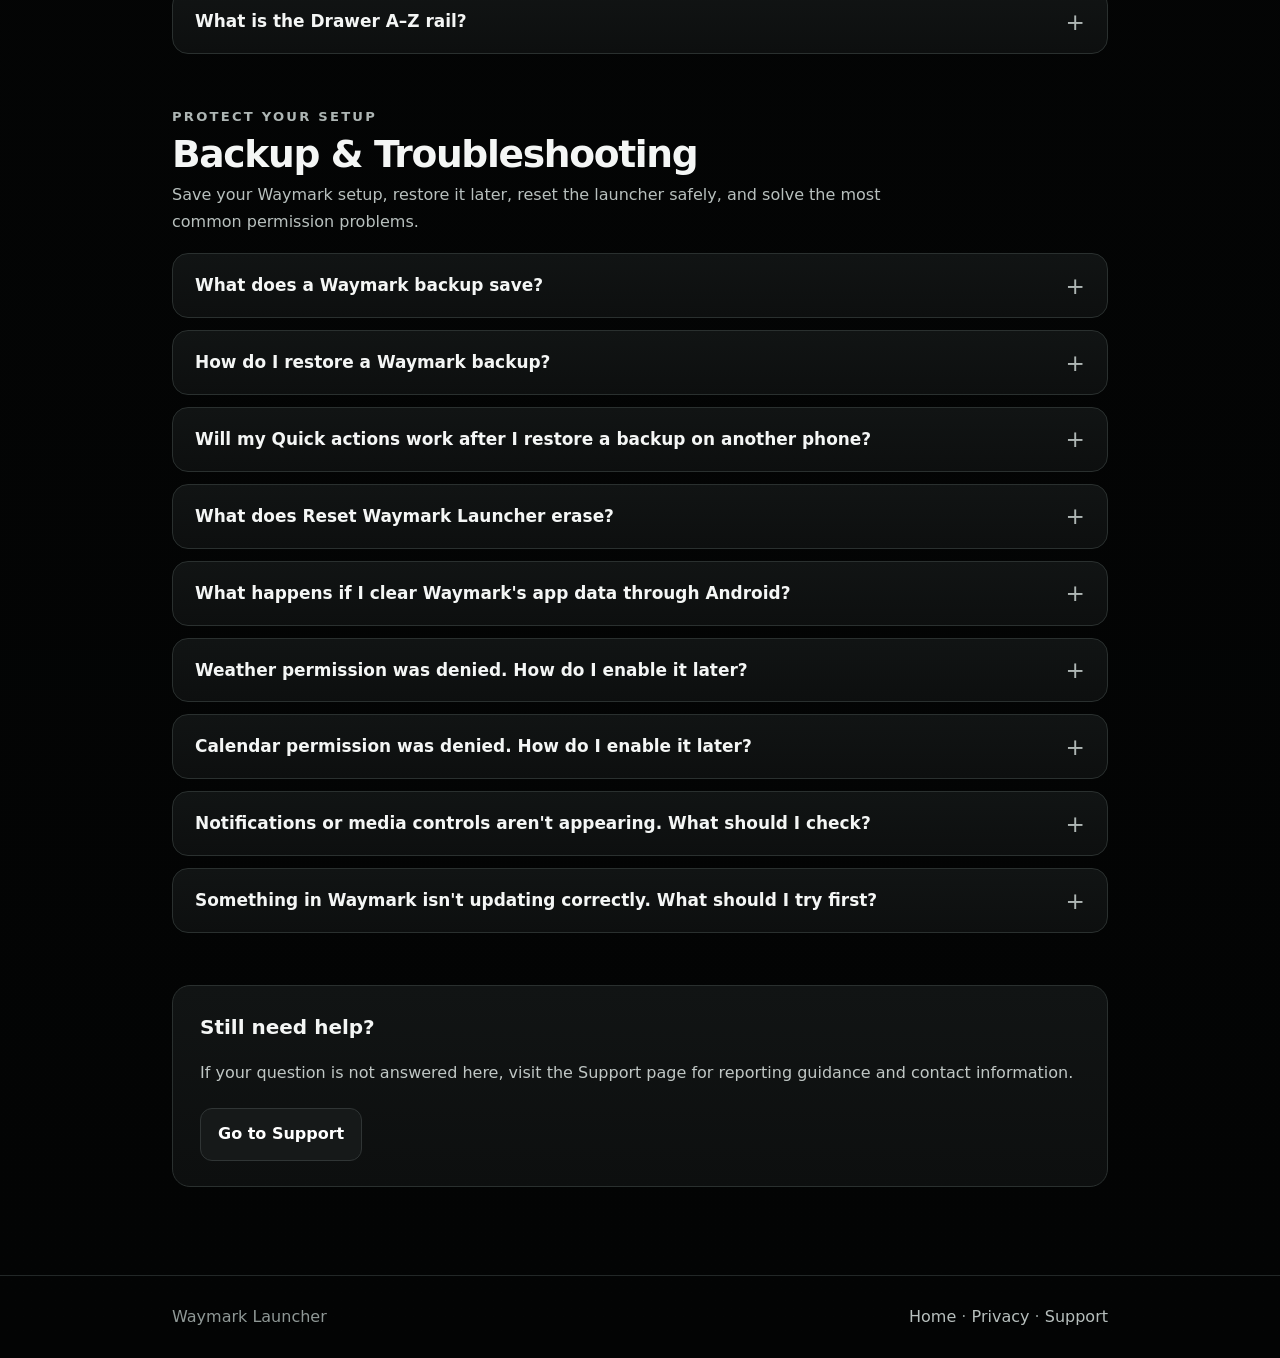
==== commit 8069eda6: "Document Show notification actions in Waymark Hub FAQ" ====
--- a/faq.html
+++ b/faq.html
@@ -590,6 +590,15 @@
         </details>
 
         <details class="faq-item">
+          <summary>What does Show notification actions do?</summary>
+          <div class="faq-answer">
+            <p>When enabled, Waymark shows actions provided by the original app directly beneath a notification preview on Home. Depending on the notification, these might include <strong>Reply</strong>, <strong>Mark as read</strong> or other available actions. You can use them without opening the app.</p>
+            <p><strong>Show notification actions</strong> is on by default. Turn it off to hide the action buttons. Each profile can have its own setting.</p>
+            <p class="faq-path"><strong>Path:</strong> Waymark button → Waymark Hub → Notifications &amp; media → Show notification actions</p>
+          </div>
+        </details>
+
+        <details class="faq-item">
           <summary>How do Waymark notification previews work?</summary>
           <div class="faq-answer">
             <p>Tap a notification icon on Home to view its preview. Tap the preview to open the notification. Swipe <strong>up</strong> to close the preview without removing the notification, or swipe <strong>left or right</strong> to remove the notification.</p>
